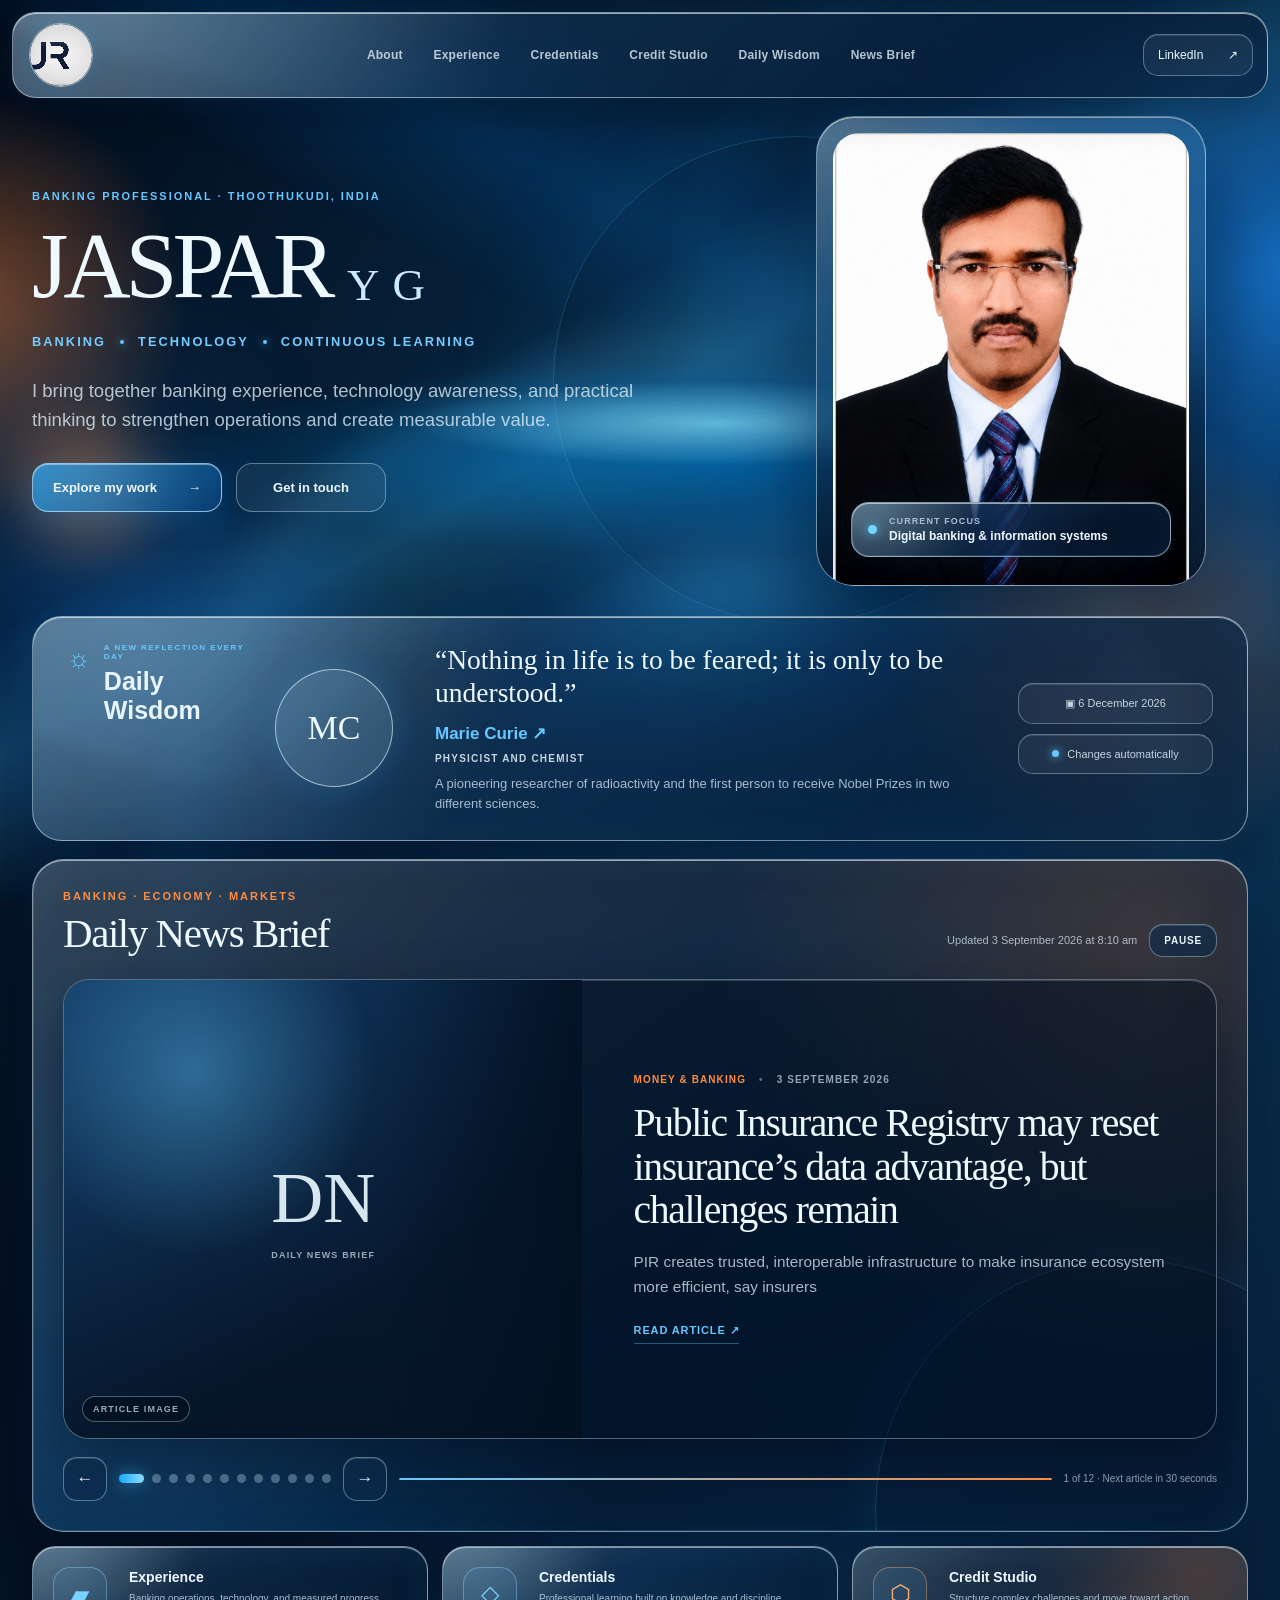
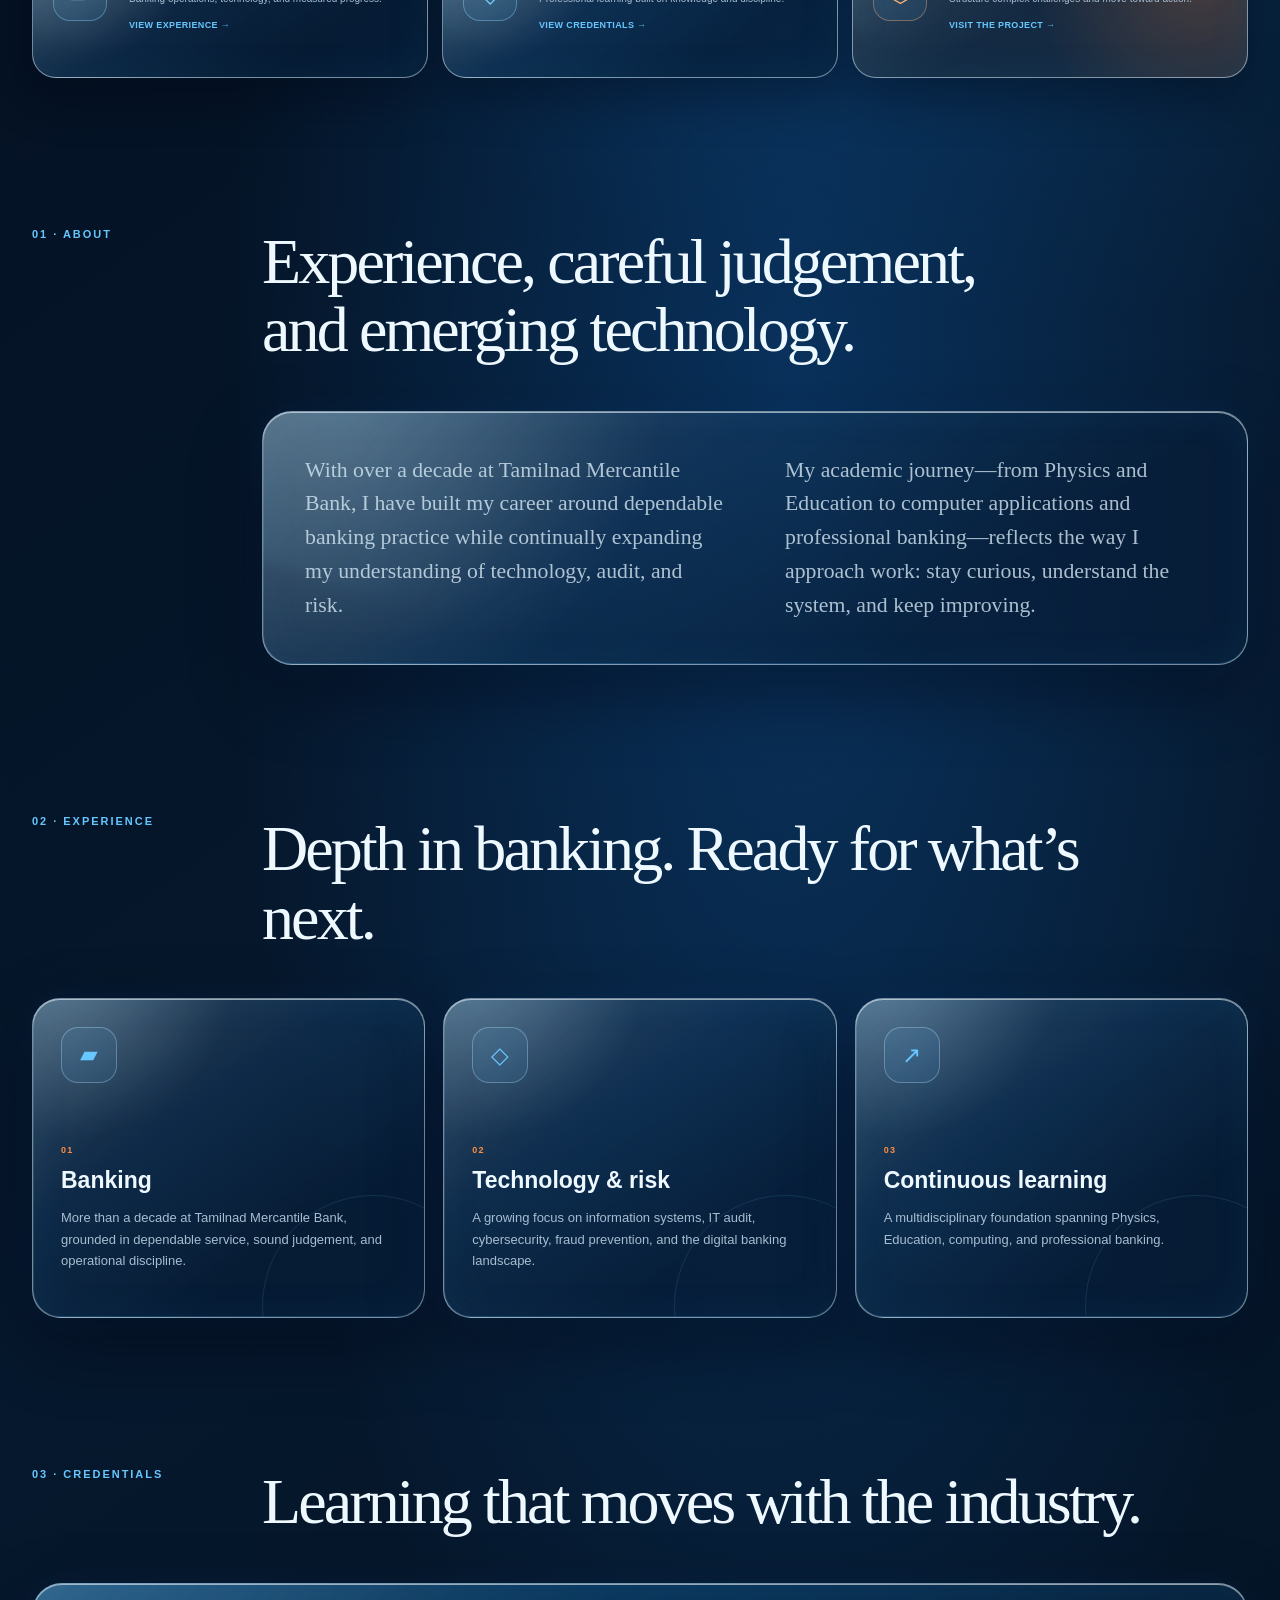
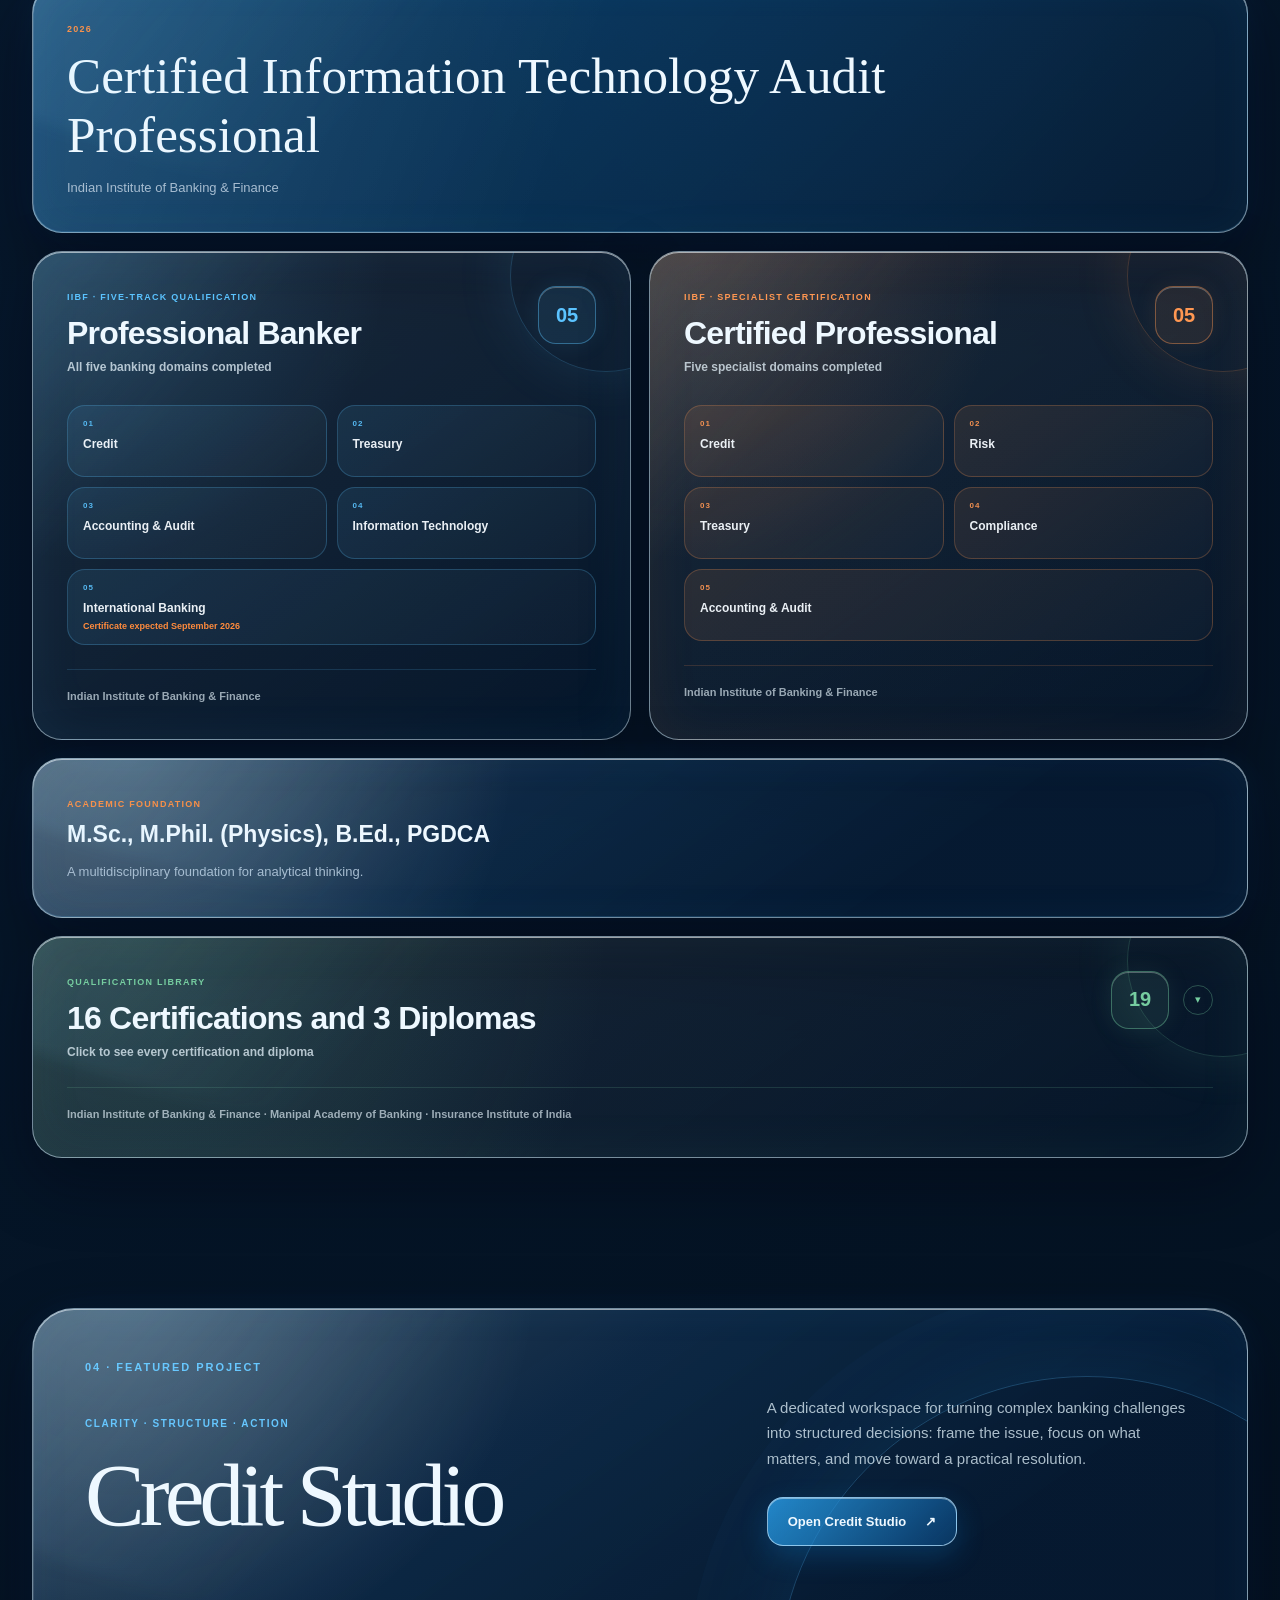
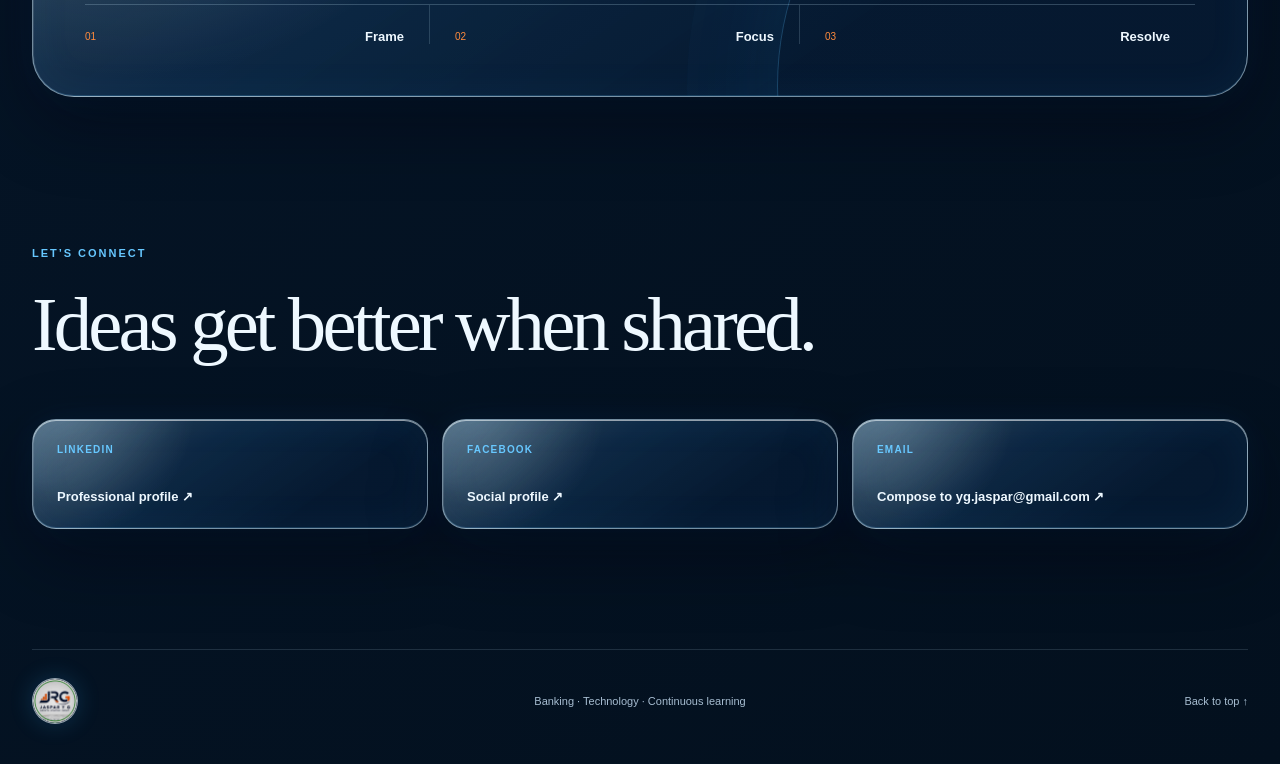
==== portfolio/index.html @ 694147ed "Add files via upload" ====
<!doctype html>
<html lang="en">
  <head>
    <meta charset="utf-8">
    <meta name="viewport" content="width=device-width, initial-scale=1">
    <title>Jaspar Y G — Banking Professional</title>
    <meta name="description" content="Portfolio of Jaspar Y G, a banking professional focused on technology, information systems, and continuous learning.">
    <meta property="og:title" content="Jaspar Y G — Banking Professional">
    <meta property="og:description" content="Experience. Judgement. Progress.">
    <meta property="og:type" content="website">
    <meta property="og:image" content="https://jaspar-yg-portfolio-public.onrender.com/og.png">
    <meta name="twitter:card" content="summary_large_image">
    <meta name="twitter:image" content="https://jaspar-yg-portfolio-public.onrender.com/og.png">
    <link rel="icon" href="jrg-logo-poster.png" type="image/png">
    <link rel="stylesheet" href="styles.css">
    <link rel="stylesheet" href="news.css">
  </head>
  <body>
    <main id="top">
      <div class="ambient ambient-one" aria-hidden="true"></div>
      <div class="ambient ambient-two" aria-hidden="true"></div>
      <div class="ambient ambient-three" aria-hidden="true"></div>

      <header class="site-header glass">
        <a class="brand-seal" href="#top" aria-label="JRG — home">
          <video class="brand-video" autoplay muted loop playsinline preload="metadata" poster="jrg-logo-poster.png" aria-hidden="true">
            <source src="jrg-logo.webm" type="video/webm">
            <source src="jrg-logo.mp4" type="video/mp4">
          </video>
        </a>
        <nav aria-label="Main navigation">
          <a href="#about">About</a>
          <a href="#experience">Experience</a>
          <a href="#credentials">Credentials</a>
          <a href="#resolution-studio">Credit Studio</a>
          <a href="#daily-wisdom">Daily Wisdom</a>
          <a href="#daily-news">News Brief</a>
        </nav>
        <a class="header-link glass-button" href="https://www.linkedin.com/in/jaspar-y-22649a32/">
          LinkedIn <span>↗</span>
        </a>
      </header>

      <section class="hero section-shell">
        <div class="hero-copy">
          <p class="eyebrow">Banking professional · Thoothukudi, India</p>
          <h1 aria-label="Jaspar Y G">
            <span class="hero-name">JASPAR</span>
            <span class="hero-initials">Y G</span>
          </h1>
          <p class="hero-tagline">
            Banking <i></i> Technology <i></i> Continuous learning
          </p>
          <p class="hero-intro">
            I bring together banking experience, technology awareness, and
            practical thinking to strengthen operations and create measurable value.
          </p>
          <div class="hero-actions">
            <a class="primary-action" href="#experience">Explore my work <span>→</span></a>
            <a class="secondary-action" href="#contact">Get in touch</a>
          </div>
        </div>

        <div class="portrait-card glass">
          <div class="portrait-glow" aria-hidden="true"></div>
          <img src="jaspar-profile.jpg" alt="Jaspar Y G">
          <div class="portrait-status glass">
            <span class="status-light"></span>
            <p><small>Current focus</small>Digital banking &amp; information systems</p>
          </div>
        </div>
      </section>

      <section class="wisdom glass section-shell" id="daily-wisdom">
        <div class="wisdom-title">
          <span class="sun-symbol" aria-hidden="true">☼</span>
          <div>
            <p class="eyebrow">A new reflection every day</p>
            <h2>Daily Wisdom</h2>
          </div>
        </div>
        <div class="wisdom-portrait" id="wisdomPortrait">
          <img id="wisdomImage" src="https://commons.wikimedia.org/wiki/Special:FilePath/Albert_Einstein_Head.jpg?width=640" alt="Albert Einstein">
          <span id="wisdomFallback" hidden>AE</span>
        </div>
        <div class="wisdom-copy">
          <blockquote id="wisdomQuote">“The important thing is not to stop questioning.”</blockquote>
          <a id="wisdomName" href="https://en.wikipedia.org/wiki/Albert_Einstein" target="_blank" rel="noreferrer">Albert Einstein <span>↗</span></a>
          <p class="wisdom-role" id="wisdomRole">Theoretical physicist</p>
          <p id="wisdomHistory">A theoretical physicist whose ideas reshaped our understanding of space, time, gravity, and energy.</p>
        </div>
        <div class="wisdom-meta">
          <span class="date-pill glass-button" id="wisdomDate">▣ Today</span>
          <span class="daily-pill glass-button"><i></i> Changes automatically</span>
        </div>
      </section>

      <section class="news-brief glass section-shell" id="daily-news" aria-labelledby="newsBriefTitle">
        <div class="news-brief-head">
          <div>
            <p class="eyebrow">Banking · Economy · Markets</p>
            <h2 id="newsBriefTitle">Daily News Brief</h2>
          </div>
          <div class="news-brief-status">
            <span id="newsUpdated">Loading today’s brief…</span>
            <button class="news-pause glass-button" id="newsPause" type="button" aria-pressed="false">Pause</button>
          </div>
        </div>

        <article class="news-slide" id="newsSlide" aria-live="polite" aria-busy="true">
          <div class="news-image-wrap">
            <img id="newsImage" alt="" hidden>
            <div class="news-image-fallback" id="newsImageFallback">
              <span>DN</span>
              <small>Daily News Brief</small>
            </div>
            <span class="news-image-credit">Article image</span>
          </div>
          <div class="news-copy">
            <div class="news-meta-line">
              <span id="newsCategory">Daily update</span>
              <time id="newsDate">Today</time>
            </div>
            <h3 id="newsHeadline">Preparing the latest business news</h3>
            <p id="newsSummary">The latest verified headlines and short summaries will appear here.</p>
            <a id="newsLink" class="news-source-link" href="https://www.thehindubusinessline.com/" target="_blank" rel="noreferrer">Read article <span>↗</span></a>
          </div>
        </article>

        <div class="news-controls" aria-label="Daily news controls">
          <button class="news-arrow glass-button" id="newsPrevious" type="button" aria-label="Previous article">←</button>
          <div class="news-dots" id="newsDots" aria-label="Choose an article"></div>
          <button class="news-arrow glass-button" id="newsNext" type="button" aria-label="Next article">→</button>
          <div class="news-timer" aria-hidden="true"><span id="newsProgress"></span></div>
          <p><span id="newsPosition">—</span> · Next article in 30 seconds</p>
        </div>
      </section>

      <section class="quick-links section-shell" aria-label="Portfolio highlights">
        <a class="quick-card glass" href="#experience">
          <span class="quick-icon" aria-hidden="true">▰</span>
          <span><strong>Experience</strong><small>Banking operations, technology, and measured progress.</small><em>View experience →</em></span>
        </a>
        <a class="quick-card glass" href="#credentials">
          <span class="quick-icon" aria-hidden="true">◇</span>
          <span><strong>Credentials</strong><small>Professional learning built on knowledge and discipline.</small><em>View credentials →</em></span>
        </a>
        <a class="quick-card glass warm-card" href="#resolution-studio">
          <span class="quick-icon" aria-hidden="true">⬡</span>
          <span><strong>Credit Studio</strong><small>Structure complex challenges and move toward action.</small><em>Visit the project →</em></span>
        </a>
      </section>

      <section class="about section-shell" id="about">
        <div class="section-intro">
          <p class="eyebrow">01 · About</p>
          <h2>Experience, careful judgement,<br>and emerging technology.</h2>
        </div>
        <div class="about-copy glass">
          <p>
            With over a decade at Tamilnad Mercantile Bank, I have built my
            career around dependable banking practice while continually
            expanding my understanding of technology, audit, and risk.
          </p>
          <p>
            My academic journey—from Physics and Education to computer
            applications and professional banking—reflects the way I approach
            work: stay curious, understand the system, and keep improving.
          </p>
        </div>
      </section>

      <section class="experience section-shell" id="experience">
        <div class="section-intro">
          <p class="eyebrow">02 · Experience</p>
          <h2>Depth in banking. Ready for what’s next.</h2>
        </div>
        <div class="strength-grid">
          <article class="strength-card glass">
            <div class="card-icon">▰</div><span>01</span><h3>Banking</h3>
            <p>More than a decade at Tamilnad Mercantile Bank, grounded in dependable service, sound judgement, and operational discipline.</p>
          </article>
          <article class="strength-card glass">
            <div class="card-icon">◇</div><span>02</span><h3>Technology &amp; risk</h3>
            <p>A growing focus on information systems, IT audit, cybersecurity, fraud prevention, and the digital banking landscape.</p>
          </article>
          <article class="strength-card glass">
            <div class="card-icon">↗</div><span>03</span><h3>Continuous learning</h3>
            <p>A multidisciplinary foundation spanning Physics, Education, computing, and professional banking.</p>
          </article>
        </div>
      </section>

      <section class="credentials section-shell" id="credentials">
        <div class="section-intro">
          <p class="eyebrow">03 · Credentials</p>
          <h2>Learning that moves with the industry.</h2>
        </div>
        <div class="credential-grid">
          <article class="credential-feature glass">
            <span>2026</span>
            <h3>Certified Information Technology Audit Professional</h3>
            <p>Indian Institute of Banking &amp; Finance</p>
          </article>
          <article class="credential-card credential-focus-card glass">
            <div class="credential-focus-header">
              <div>
                <span class="credential-kicker">IIBF · Five-track qualification</span>
                <h3>Professional Banker</h3>
                <p class="credential-summary">All five banking domains completed</p>
              </div>
              <strong class="credential-count" aria-label="Five domains">05</strong>
            </div>
            <ul class="credential-domains">
              <li><small>01</small><strong>Credit</strong></li>
              <li><small>02</small><strong>Treasury</strong></li>
              <li><small>03</small><strong>Accounting &amp; Audit</strong></li>
              <li><small>04</small><strong>Information Technology</strong></li>
              <li class="domain-pending"><small>05</small><strong>International Banking</strong><em>Certificate expected September 2026</em></li>
            </ul>
            <p class="credential-issuer">Indian Institute of Banking &amp; Finance</p>
          </article>
          <article class="credential-card credential-focus-card certified-focus-card glass">
            <div class="credential-focus-header">
              <div>
                <span class="credential-kicker">IIBF · Specialist certification</span>
                <h3>Certified Professional</h3>
                <p class="credential-summary">Five specialist domains completed</p>
              </div>
              <strong class="credential-count" aria-label="Five domains">05</strong>
            </div>
            <ul class="credential-domains">
              <li><small>01</small><strong>Credit</strong></li>
              <li><small>02</small><strong>Risk</strong></li>
              <li><small>03</small><strong>Treasury</strong></li>
              <li><small>04</small><strong>Compliance</strong></li>
              <li><small>05</small><strong>Accounting &amp; Audit</strong></li>
            </ul>
            <p class="credential-issuer">Indian Institute of Banking &amp; Finance</p>
          </article>
          <article class="academic-card glass">
            <span>Academic foundation</span>
            <h3>M.Sc., M.Phil. (Physics), B.Ed., PGDCA</h3>
            <p>A multidisciplinary foundation for analytical thinking.</p>
          </article>
          <article class="credential-card credential-focus-card library-focus-card glass">
            <details class="credential-library">
              <summary class="credential-focus-header">
                <div>
                  <span class="credential-kicker">Qualification library</span>
                  <h3>16 Certifications and 3 Diplomas</h3>
                  <p class="credential-summary">Click to see every certification and diploma</p>
                </div>
                <span class="credential-library-toggle" aria-hidden="true">
                  <strong class="credential-count">19</strong>
                  <span class="credential-chevron">▾</span>
                </span>
              </summary>
              <div class="credential-library-body">
                <section class="credential-library-group">
                  <h4>Diplomas <span>03</span></h4>
                  <ol class="credential-list">
                    <li>Diploma in Banking <em>Manipal Academy of Banking</em></li>
                    <li>Diploma in International Banking &amp; Finance <em>IIBF</em></li>
                    <li>Diploma in Information System Audit</li>
                  </ol>
                </section>
                <section class="credential-library-group credential-library-group-wide">
                  <h4>Certifications <span>16</span></h4>
                  <ol class="credential-list">
                    <li>JAIIB — Junior Associate of IIBF</li>
                    <li>CAIIB — Certified Associate of IIBF</li>
                    <li>Certificate Examination in Information Technology <em>IIBF</em></li>
                    <li>Certificate Course in Emerging Technologies <em>IIBF</em></li>
                    <li>Certificate Examination in AML/KYC <em>IIBF</em></li>
                    <li>Certificate Course in Foreign Exchange Operations <em>IIBF</em></li>
                    <li>Certificate Examination in Information System Banker <em>IIBF</em></li>
                    <li>Certificate Course in Strategic Management &amp; Innovations in Banking <em>IIBF</em></li>
                    <li>Certificate Course on MSME <em>IIBF</em></li>
                    <li>Certificate Examination in Prevention of Cyber Crimes and Fraud Management <em>IIBF</em></li>
                    <li>Certificate Examination in IT Security <em>IIBF</em></li>
                    <li>Certificate Course in Digital Banking <em>IIBF</em></li>
                    <li>Certificate in Ethics in Banking <em>IIBF</em></li>
                    <li>Climate Risk &amp; Sustainable Finance — Foundation <em>IIBF</em></li>
                    <li>Climate Risk &amp; Sustainable Finance — Advanced <em>IIBF</em></li>
                    <li>Corporate Agent (Life) Certification <em>Insurance Institute of India</em></li>
                  </ol>
                </section>
              </div>
            </details>
            <p class="credential-issuer">Indian Institute of Banking &amp; Finance · Manipal Academy of Banking · Insurance Institute of India</p>
          </article>
        </div>
      </section>

      <section class="project section-shell glass" id="resolution-studio">
        <div class="project-orbit" aria-hidden="true"></div>
        <p class="eyebrow">04 · Featured project</p>
        <div class="project-content">
          <div>
            <span class="project-kicker">Clarity · Structure · Action</span>
            <h2>Credit Studio</h2>
          </div>
          <div class="project-copy">
            <p>
              A dedicated workspace for turning complex banking challenges into
              structured decisions: frame the issue, focus on what matters, and
              move toward a practical resolution.
            </p>
            <a class="primary-action" href="https://jaspar-1.onrender.com/login?next=/" target="_blank" rel="noreferrer">Open Credit Studio <span>↗</span></a>
          </div>
        </div>
        <div class="resolution-path">
          <div><span>01</span><strong>Frame</strong></div>
          <div><span>02</span><strong>Focus</strong></div>
          <div><span>03</span><strong>Resolve</strong></div>
        </div>
      </section>

      <section class="contact section-shell" id="contact">
        <p class="eyebrow">Let’s connect</p>
        <h2>Ideas get better when shared.</h2>
        <div class="contact-links">
          <a class="glass" href="https://www.linkedin.com/in/jaspar-y-22649a32/"><span>LinkedIn</span><strong>Professional profile ↗</strong></a>
          <a class="glass" href="https://www.facebook.com/yg.jaspar/" target="_blank" rel="noreferrer"><span>Facebook</span><strong>Social profile ↗</strong></a>
          <a class="glass" href="https://mail.google.com/mail/?view=cm&amp;fs=1&amp;to=yg.jaspar%40gmail.com&amp;su=Portfolio%20enquiry"><span>Email</span><strong>Compose to yg.jaspar@gmail.com ↗</strong></a>
        </div>
      </section>

      <footer class="section-shell">
        <a class="brand-seal footer-seal" href="#top" aria-label="JRG — back to top">
          <img class="brand-poster" src="jrg-logo-poster.png" alt="">
        </a>
        <p>Banking · Technology · Continuous learning</p>
        <a href="#top">Back to top ↑</a>
      </footer>
    </main>

    <script>
      (() => {
        const wisdom = [
          {
            name: "Albert Einstein",
            role: "Theoretical physicist",
            quote: "The important thing is not to stop questioning.",
            history: "A theoretical physicist whose ideas reshaped our understanding of space, time, gravity, and energy.",
            image: "https://commons.wikimedia.org/wiki/Special:FilePath/Albert_Einstein_Head.jpg?width=640",
            url: "https://en.wikipedia.org/wiki/Albert_Einstein"
          },
          {
            name: "Marie Curie",
            role: "Physicist and chemist",
            quote: "Nothing in life is to be feared; it is only to be understood.",
            history: "A pioneering researcher of radioactivity and the first person to receive Nobel Prizes in two different sciences.",
            image: "https://commons.wikimedia.org/wiki/Special:FilePath/Marie_Curie.jpg?width=640",
            url: "https://en.wikipedia.org/wiki/Marie_Curie"
          },
          {
            name: "Rabindranath Tagore",
            role: "Poet and philosopher",
            quote: "You can’t cross the sea merely by standing and staring at the water.",
            history: "A Bengali poet, philosopher, composer, and Nobel laureate who transformed modern Indian literature and music.",
            image: "https://commons.wikimedia.org/wiki/Special:FilePath/Rabindranath_Tagore.jpg?width=640",
            url: "https://en.wikipedia.org/wiki/Rabindranath_Tagore"
          },
          {
            name: "Marcus Aurelius",
            role: "Stoic philosopher",
            quote: "You have power over your mind—not outside events.",
            history: "A Roman emperor and Stoic thinker whose private reflections became the enduring work known as Meditations.",
            image: "https://commons.wikimedia.org/wiki/Special:FilePath/Portrait_of_Marcus_Aurelius.jpg?width=640",
            url: "https://en.wikipedia.org/wiki/Marcus_Aurelius"
          },
          {
            name: "Socrates",
            role: "Classical philosopher",
            quote: "The unexamined life is not worth living.",
            history: "An Athenian philosopher whose questioning method became a foundation of Western ethics and critical thought.",
            image: "https://commons.wikimedia.org/wiki/Special:FilePath/Socrates_Louvre.jpg?width=640",
            url: "https://en.wikipedia.org/wiki/Socrates"
          },
          {
            name: "Isaac Newton",
            role: "Mathematician and physicist",
            quote: "If I have seen further, it is by standing on the shoulders of giants.",
            history: "A mathematician and physicist whose work established classical mechanics and transformed the study of light and motion.",
            image: "https://commons.wikimedia.org/wiki/Special:FilePath/GodfreyKneller-IsaacNewton-1689.jpg?width=640",
            url: "https://en.wikipedia.org/wiki/Isaac_Newton"
          },
          {
            name: "Nikola Tesla",
            role: "Inventor and engineer",
            quote: "The present is theirs; the future, for which I really worked, is mine.",
            history: "An inventor and electrical engineer whose alternating-current systems helped shape the modern electrical age.",
            image: "https://commons.wikimedia.org/wiki/Special:FilePath/N.Tesla.JPG?width=640",
            url: "https://en.wikipedia.org/wiki/Nikola_Tesla"
          },
          {
            name: "A. P. J. Abdul Kalam",
            role: "Scientist and statesman",
            quote: "Dream, dream, dream. Dreams transform into thoughts and thoughts result in action.",
            history: "An aerospace scientist, educator, and former President of India remembered for inspiring young people to dream boldly.",
            image: "https://commons.wikimedia.org/wiki/Special:FilePath/A._P._J._Abdul_Kalam.jpg?width=640",
            url: "https://en.wikipedia.org/wiki/A._P._J._Abdul_Kalam"
          }
        ];
        const today = new Date();
        const day = Math.floor(Date.UTC(today.getFullYear(), today.getMonth(), today.getDate()) / 86400000);
        const item = wisdom[day % wisdom.length];
        const image = document.getElementById("wisdomImage");
        const fallback = document.getElementById("wisdomFallback");
        document.getElementById("wisdomQuote").textContent = `“${item.quote}”`;
        document.getElementById("wisdomName").firstChild.textContent = `${item.name} `;
        document.getElementById("wisdomName").href = item.url;
        document.getElementById("wisdomRole").textContent = item.role;
        document.getElementById("wisdomHistory").textContent = item.history;
        document.getElementById("wisdomDate").textContent = `▣ ${today.toLocaleDateString("en-IN", { day: "numeric", month: "long", year: "numeric" })}`;
        image.src = item.image;
        image.alt = item.name;
        image.addEventListener("error", () => {
          image.hidden = true;
          fallback.hidden = false;
          fallback.textContent = item.name.split(" ").map(part => part[0]).join("").slice(0, 2);
        });
      })();

      (() => {
        const intervalMs = 30000;
        const section = document.getElementById("daily-news");
        const slide = document.getElementById("newsSlide");
        const image = document.getElementById("newsImage");
        const fallback = document.getElementById("newsImageFallback");
        const category = document.getElementById("newsCategory");
        const date = document.getElementById("newsDate");
        const headline = document.getElementById("newsHeadline");
        const summary = document.getElementById("newsSummary");
        const link = document.getElementById("newsLink");
        const dots = document.getElementById("newsDots");
        const position = document.getElementById("newsPosition");
        const pause = document.getElementById("newsPause");
        const progress = document.getElementById("newsProgress");
        const updated = document.getElementById("newsUpdated");
        const reduceMotion = window.matchMedia("(prefers-reduced-motion: reduce)").matches;
        let news = [];
        let current = 0;
        let timer;
        let paused = reduceMotion;

        const formatDate = (value, includeTime = false) => {
          const parsed = new Date(value);
          if (Number.isNaN(parsed.getTime())) return value || "Today";
          const options = { day: "numeric", month: "long", year: "numeric" };
          if (includeTime) Object.assign(options, { hour: "numeric", minute: "2-digit" });
          return parsed.toLocaleString("en-IN", options);
        };

        const restartProgress = () => {
          progress.classList.remove("is-running");
          void progress.offsetWidth;
          if (!paused && news.length > 1) progress.classList.add("is-running");
        };

        const schedule = () => {
          window.clearTimeout(timer);
          restartProgress();
          if (!paused && news.length > 1) timer = window.setTimeout(() => show(current + 1), intervalMs);
        };

        const show = (index) => {
          if (!news.length) return;
          current = (index + news.length) % news.length;
          const item = news[current];
          slide.classList.remove("is-changing");
          void slide.offsetWidth;
          slide.classList.add("is-changing");
          image.hidden = !item.image;
          fallback.hidden = Boolean(item.image);
          image.src = item.image || "";
          image.alt = item.image_alt || `Article image for ${item.title}`;
          category.textContent = item.category;
          date.textContent = formatDate(item.date);
          date.dateTime = item.date;
          headline.textContent = item.title;
          summary.textContent = item.summary;
          link.href = item.url;
          position.textContent = `${current + 1} of ${news.length}`;
          [...dots.children].forEach((dot, dotIndex) => {
            dot.classList.toggle("is-active", dotIndex === current);
            dot.setAttribute("aria-current", dotIndex === current ? "true" : "false");
          });
          schedule();
        };

        const installDots = () => {
          dots.replaceChildren();
          news.forEach((item, index) => {
            const dot = document.createElement("button");
            dot.type = "button";
            dot.setAttribute("aria-label", `Show article ${index + 1}: ${item.title}`);
            dot.addEventListener("click", () => show(index));
            dots.appendChild(dot);
          });
        };

        const showError = () => {
          slide.setAttribute("aria-busy", "false");
          updated.textContent = "Feed temporarily unavailable";
          headline.textContent = "Today’s news brief could not be loaded";
          summary.textContent = "Please use the article link to visit the source directly and try this page again shortly.";
          link.href = "https://www.thehindubusinessline.com/";
          pause.disabled = true;
        };

        image.addEventListener("error", () => {
          image.hidden = true;
          fallback.hidden = false;
        });
        document.getElementById("newsPrevious").addEventListener("click", () => show(current - 1));
        document.getElementById("newsNext").addEventListener("click", () => show(current + 1));
        pause.addEventListener("click", () => {
          paused = !paused;
          pause.textContent = paused ? "Resume" : "Pause";
          pause.setAttribute("aria-pressed", paused ? "true" : "false");
          schedule();
        });
        section.addEventListener("mouseenter", () => {
          if (!paused) window.clearTimeout(timer);
          progress.classList.remove("is-running");
        });
        section.addEventListener("mouseleave", schedule);
        section.addEventListener("focusin", () => {
          if (!paused) window.clearTimeout(timer);
          progress.classList.remove("is-running");
        });
        section.addEventListener("focusout", (event) => {
          if (!section.contains(event.relatedTarget)) schedule();
        });

        if (reduceMotion) {
          pause.textContent = "Resume";
          pause.setAttribute("aria-pressed", "true");
        }

        fetch(`news.json?v=${Date.now()}`, { cache: "no-store" })
          .then((response) => {
            if (!response.ok) throw new Error(`HTTP ${response.status}`);
            return response.json();
          })
          .then((payload) => {
            news = Array.isArray(payload.articles) ? payload.articles.filter((item) => item.title && item.summary && item.url) : [];
            if (!news.length) throw new Error("No valid articles");
            updated.textContent = `Updated ${formatDate(payload.updated_at, true)}`;
            installDots();
            slide.setAttribute("aria-busy", "false");
            show(0);
          })
          .catch(showError);
      })();

      (() => {
        const logo = document.querySelector(".brand-video");
        const reduceMotion = window.matchMedia("(prefers-reduced-motion: reduce)");
        if (!logo || !reduceMotion.matches) return;

        const showCompletedLogo = () => {
          logo.pause();
          logo.currentTime = Math.min(9.1, logo.duration || 9.1);
        };
        if (logo.readyState >= 1) showCompletedLogo();
        else logo.addEventListener("loadedmetadata", showCompletedLogo, { once: true });
      })();
    </script>
  </body>
</html>
---- portfolio/styles.css ----
:root {
  --night: #061426;
  --night-soft: #0b2441;
  --blue: #66c7ff;
  --blue-bright: #16a9ff;
  --ice: #eef8ff;
  --muted: #a7bdd1;
  --orange: #ff8b3d;
  --glass: rgba(14, 44, 76, 0.48);
  --glass-light: rgba(255, 255, 255, 0.08);
  --line: rgba(215, 241, 255, 0.52);
  --shadow:
    0 26px 70px rgba(0, 5, 18, 0.46),
    0 0 34px rgba(32, 155, 242, 0.08);
}

* {
  box-sizing: border-box;
}

html {
  scroll-behavior: smooth;
  background: var(--night);
}

body {
  position: relative;
  margin: 0;
  min-height: 100vh;
  overflow-x: hidden;
  background:
    radial-gradient(ellipse 72% 46% at 62% 36%, rgba(17, 114, 210, 0.3), transparent 62%),
    radial-gradient(circle at 84% 12%, rgba(28, 165, 255, 0.27), transparent 25%),
    linear-gradient(145deg, #020b19 0%, #06182d 46%, #03101e 100%);
  color: var(--ice);
  font-family: Inter, ui-sans-serif, -apple-system, BlinkMacSystemFont, "Segoe UI", sans-serif;
}

body::before {
  position: fixed;
  z-index: 0;
  inset: 0;
  background:
    radial-gradient(ellipse 46% 9% at 56% 47%, rgba(152, 226, 255, 0.8), transparent 52%),
    radial-gradient(ellipse 70% 18% at 55% 51%, rgba(25, 153, 255, 0.48), transparent 60%),
    linear-gradient(151deg, transparent 39%, rgba(93, 197, 255, 0.24) 47%, transparent 57%),
    linear-gradient(27deg, transparent 55%, rgba(27, 134, 245, 0.17) 65%, transparent 76%);
  content: "";
  filter: saturate(125%);
  opacity: 0.9;
  pointer-events: none;
}

body::after {
  position: fixed;
  z-index: 0;
  inset: 0;
  background:
    radial-gradient(circle at 101% 30%, rgba(31, 148, 255, 0.65), transparent 17%),
    radial-gradient(circle at -2% 34%, rgba(255, 127, 45, 0.46), transparent 15%),
    radial-gradient(circle at 88% 72%, rgba(255, 131, 57, 0.34), transparent 18%),
    radial-gradient(circle at 12% 76%, rgba(20, 132, 255, 0.3), transparent 20%);
  content: "";
  pointer-events: none;
}

main {
  position: relative;
  z-index: 1;
  isolation: isolate;
}

a {
  color: inherit;
  text-decoration: none;
}

button,
a {
  -webkit-tap-highlight-color: transparent;
}

.section-shell {
  position: relative;
  z-index: 2;
  width: min(1380px, calc(100% - 64px));
  margin-inline: auto;
}

.glass {
  position: relative;
  isolation: isolate;
  overflow: hidden;
  border: 1px solid var(--line);
  background:
    radial-gradient(circle at 8% -10%, rgba(194, 235, 255, 0.26), transparent 34%),
    linear-gradient(
      145deg,
      rgba(255, 255, 255, 0.18),
      rgba(88, 183, 242, 0.08) 38%,
      rgba(3, 20, 39, 0.28) 72%
    ),
    rgba(9, 37, 68, 0.56);
  box-shadow:
    inset 0 1px 0 rgba(255, 255, 255, 0.56),
    inset 1px 0 0 rgba(255, 255, 255, 0.12),
    inset 0 -1px 0 rgba(94, 194, 255, 0.18),
    inset 0 0 44px rgba(71, 172, 235, 0.06),
    var(--shadow);
  backdrop-filter: blur(30px) saturate(175%) brightness(1.08);
  -webkit-backdrop-filter: blur(30px) saturate(175%) brightness(1.08);
}

.glass::before {
  position: absolute;
  z-index: 0;
  top: -70%;
  left: -22%;
  width: 76%;
  height: 145%;
  border-radius: 50%;
  background: linear-gradient(
    118deg,
    rgba(255, 255, 255, 0.2),
    rgba(136, 216, 255, 0.08) 42%,
    transparent 68%
  );
  content: "";
  filter: blur(7px);
  pointer-events: none;
  transform: rotate(13deg);
}

.ambient {
  position: fixed;
  z-index: 0;
  border-radius: 50%;
  filter: blur(22px);
  mix-blend-mode: screen;
  pointer-events: none;
}

.ambient-one {
  top: -11vh;
  right: -16vw;
  width: 62vw;
  height: 62vw;
  border: 1px solid rgba(105, 203, 255, 0.17);
  background:
    radial-gradient(circle at 27% 61%, rgba(42, 176, 255, 0.58), transparent 12%),
    radial-gradient(circle, rgba(17, 112, 235, 0.2), transparent 66%);
  box-shadow: inset 0 0 80px rgba(52, 172, 255, 0.12);
}

.ambient-two {
  top: 22vh;
  left: -18vw;
  width: 45vw;
  height: 45vw;
  background:
    radial-gradient(ellipse at 55% 50%, rgba(255, 151, 77, 0.48), transparent 22%),
    radial-gradient(circle, rgba(34, 146, 255, 0.14), transparent 66%);
}

.ambient-three {
  right: 8vw;
  bottom: -36vw;
  width: 78vw;
  height: 78vw;
  border: 2px solid rgba(143, 222, 255, 0.24);
  box-shadow:
    0 -4px 26px rgba(112, 218, 255, 0.34),
    inset 0 22px 80px rgba(14, 132, 255, 0.16);
}

.site-header {
  position: fixed;
  z-index: 30;
  top: 12px;
  left: 50%;
  display: grid;
  width: min(1420px, calc(100% - 24px));
  grid-template-columns: 110px 1fr 110px;
  align-items: center;
  border-radius: 24px;
  padding: 10px 14px 10px 16px;
  transform: translateX(-50%);
  box-shadow:
    inset 0 1px 0 rgba(255, 255, 255, 0.62),
    0 10px 40px rgba(0, 7, 20, 0.42),
    0 0 28px rgba(52, 173, 255, 0.1);
}

.brand-seal {
  position: relative;
  display: block;
  width: 64px;
  height: 64px;
  overflow: hidden;
  border: 1px solid rgba(230, 246, 255, 0.65);
  border-radius: 50%;
  background:
    radial-gradient(circle at 35% 20%, rgba(255, 255, 255, 0.18), transparent 35%),
    rgba(3, 19, 37, 0.72);
  box-shadow:
    inset 0 0 0 3px rgba(172, 223, 255, 0.08),
    0 0 24px rgba(56, 173, 255, 0.2);
  color: #f5fbff;
}

.brand-video,
.brand-poster {
  display: block;
  width: 100%;
  height: 100%;
  border-radius: inherit;
  object-fit: cover;
}

.site-header nav {
  display: flex;
  justify-content: center;
  gap: clamp(18px, 2.4vw, 40px);
}

.site-header nav a {
  color: rgba(238, 248, 255, 0.76);
  font-size: 12px;
  font-weight: 650;
  letter-spacing: 0.02em;
  transition: color 180ms ease;
}

.site-header nav a:hover,
.site-header nav a:focus-visible {
  color: #fff;
}

.glass-button {
  border: 1px solid rgba(203, 237, 255, 0.35);
  background: rgba(255, 255, 255, 0.055);
  box-shadow: inset 0 1px 0 rgba(255, 255, 255, 0.13);
}

.header-link {
  display: flex;
  align-items: center;
  justify-content: space-between;
  border-radius: 15px;
  padding: 13px 14px;
  font-size: 12px;
}

.hero {
  position: relative;
  display: grid;
  min-height: 610px;
  grid-template-columns: minmax(0, 1.25fr) minmax(360px, 0.75fr);
  align-items: center;
  gap: clamp(42px, 5vw, 86px);
  padding-top: 116px;
  padding-bottom: 30px;
}

.hero::before {
  position: absolute;
  z-index: -1;
  top: 22%;
  right: 17%;
  width: 38vw;
  height: 38vw;
  border: 1px solid rgba(104, 201, 255, 0.2);
  border-radius: 50%;
  box-shadow: 0 0 120px rgba(35, 155, 255, 0.12);
  content: "";
}

.hero::after {
  position: absolute;
  z-index: -1;
  right: 18%;
  bottom: -22%;
  width: 48vw;
  height: 24vw;
  border-radius: 50%;
  background: radial-gradient(
    ellipse,
    rgba(53, 176, 255, 0.42),
    rgba(18, 105, 188, 0.12) 42%,
    transparent 72%
  );
  content: "";
  filter: blur(22px);
  transform: rotate(-10deg);
}

.eyebrow {
  margin: 0 0 22px;
  color: var(--blue);
  font-size: 11px;
  font-weight: 800;
  letter-spacing: 0.18em;
  text-transform: uppercase;
}

.hero h1 {
  display: flex;
  align-items: baseline;
  gap: 0.18em;
  margin: 0;
  font-family: Georgia, "Times New Roman", serif;
  font-size: clamp(62px, 7.3vw, 112px);
  font-weight: 400;
  letter-spacing: -0.055em;
  line-height: 0.9;
  white-space: nowrap;
}

.hero-name {
  font-style: normal;
}

.hero-initials {
  position: relative;
  top: 0.06em;
  color: #cceaff;
  font-size: 0.48em;
  font-style: normal;
  letter-spacing: 0.04em;
  line-height: 1;
}

.hero-tagline {
  display: flex;
  align-items: center;
  gap: 14px;
  margin: 26px 0 0;
  color: #74ccff;
  font-size: clamp(10px, 1vw, 13px);
  font-weight: 750;
  letter-spacing: 0.16em;
  text-transform: uppercase;
}

.hero-tagline i {
  width: 4px;
  height: 4px;
  border-radius: 50%;
  background: var(--blue);
  box-shadow: 0 0 9px var(--blue);
}

.hero-intro {
  max-width: 650px;
  margin: 28px 0 0;
  color: rgba(226, 242, 252, 0.77);
  font-size: clamp(16px, 1.45vw, 21px);
  line-height: 1.55;
}

.hero-actions {
  display: flex;
  gap: 14px;
  margin-top: 28px;
}

.primary-action,
.secondary-action {
  display: inline-flex;
  align-items: center;
  justify-content: space-between;
  min-width: 190px;
  border-radius: 16px;
  padding: 16px 20px;
  font-size: 13px;
  font-weight: 750;
  transition: transform 180ms ease, box-shadow 180ms ease;
}

.primary-action {
  border: 1px solid rgba(183, 228, 255, 0.72);
  background:
    linear-gradient(135deg, rgba(45, 174, 255, 0.72), rgba(13, 81, 145, 0.5));
  box-shadow:
    inset 0 1px 0 rgba(255, 255, 255, 0.42),
    0 10px 28px rgba(12, 133, 224, 0.24);
}

.secondary-action {
  min-width: 150px;
  justify-content: center;
  border: 1px solid rgba(210, 239, 255, 0.4);
  background: rgba(255, 255, 255, 0.055);
}

.primary-action:hover,
.secondary-action:hover {
  transform: translateY(-2px);
}

.portrait-card {
  position: relative;
  overflow: hidden;
  align-self: center;
  aspect-ratio: 0.83;
  max-height: 470px;
  border-radius: 38px;
  padding: 16px 16px 0;
  box-shadow:
    inset 0 1px 0 rgba(255, 255, 255, 0.65),
    inset 0 0 60px rgba(80, 187, 255, 0.1),
    0 28px 80px rgba(0, 5, 18, 0.5),
    0 0 34px rgba(45, 164, 255, 0.12);
}

.portrait-card::after {
  position: absolute;
  inset: auto 0 0;
  height: 45%;
  background: linear-gradient(transparent, rgba(2, 14, 29, 0.65));
  content: "";
}

.portrait-glow {
  position: absolute;
  top: -20%;
  right: -35%;
  width: 110%;
  height: 70%;
  border-radius: 50%;
  background: rgba(69, 175, 255, 0.26);
  filter: blur(44px);
}

.portrait-card > img {
  position: relative;
  z-index: 1;
  width: 100%;
  height: 100%;
  border-radius: 26px 26px 0 0;
  object-fit: cover;
  object-position: center 24%;
}

.portrait-status {
  position: absolute;
  z-index: 3;
  right: 34px;
  bottom: 28px;
  left: 34px;
  display: flex;
  align-items: center;
  gap: 12px;
  border-radius: 18px;
  padding: 13px 16px;
}

.status-light {
  width: 9px;
  height: 9px;
  flex: 0 0 auto;
  border-radius: 50%;
  background: #71d6ff;
  box-shadow: 0 0 12px #54caff;
}

.portrait-status p {
  margin: 0;
  font-size: 12px;
  font-weight: 700;
}

.portrait-status small {
  display: block;
  margin-bottom: 3px;
  color: var(--muted);
  font-size: 9px;
  letter-spacing: 0.12em;
  text-transform: uppercase;
}

.wisdom {
  display: grid;
  grid-template-columns: 180px 132px 1fr 195px;
  align-items: center;
  gap: 28px;
  border-radius: 30px;
  padding: 26px 34px;
  box-shadow:
    inset 0 1px 0 rgba(255, 255, 255, 0.62),
    inset 0 0 68px rgba(79, 183, 246, 0.08),
    0 25px 68px rgba(0, 5, 18, 0.44),
    0 0 38px rgba(38, 165, 255, 0.1);
}

.wisdom-title {
  align-self: start;
  display: flex;
  gap: 13px;
}

.sun-symbol {
  color: var(--blue);
  font-size: 26px;
}

.wisdom-title .eyebrow {
  margin-bottom: 6px;
  font-size: 8px;
}

.wisdom-title h2 {
  margin: 0;
  font-size: 25px;
}

.wisdom-portrait {
  display: grid;
  overflow: hidden;
  width: 118px;
  height: 118px;
  place-items: center;
  border: 1px solid rgba(220, 243, 255, 0.65);
  border-radius: 50%;
  background: rgba(163, 215, 246, 0.16);
  box-shadow: 0 0 30px rgba(45, 170, 255, 0.18);
}

.wisdom-portrait img {
  width: 100%;
  height: 100%;
  filter: grayscale(1) contrast(1.06);
  object-fit: cover;
}

.wisdom-portrait > span {
  font-family: Georgia, serif;
  font-size: 34px;
}

.wisdom-copy blockquote {
  max-width: 700px;
  margin: 0 0 14px;
  font-family: Georgia, "Times New Roman", serif;
  font-size: clamp(23px, 2.15vw, 34px);
  line-height: 1.2;
}

.wisdom-copy > a {
  color: var(--blue);
  font-size: 17px;
  font-weight: 750;
}

.wisdom-copy > p {
  max-width: 650px;
  margin: 7px 0 0;
  color: var(--muted);
  font-size: 13px;
  line-height: 1.55;
}

.wisdom-copy .wisdom-role {
  color: rgba(233, 247, 255, 0.84);
  font-size: 10px;
  font-weight: 800;
  letter-spacing: 0.12em;
  text-transform: uppercase;
}

.wisdom-meta {
  display: flex;
  flex-direction: column;
  align-items: stretch;
  gap: 10px;
}

.wisdom-meta > span {
  border-radius: 15px;
  padding: 13px 15px;
  color: rgba(234, 247, 255, 0.82);
  font-size: 11px;
  text-align: center;
}

.daily-pill {
  display: flex;
  align-items: center;
  justify-content: center;
  gap: 8px;
}

.daily-pill i {
  width: 7px;
  height: 7px;
  border-radius: 50%;
  background: var(--blue);
  box-shadow: 0 0 10px var(--blue);
}

.quick-links {
  display: grid;
  grid-template-columns: repeat(3, 1fr);
  gap: 14px;
  margin-top: 14px;
}

.quick-card {
  display: grid;
  min-height: 132px;
  grid-template-columns: 58px 1fr;
  gap: 18px;
  align-items: start;
  border-radius: 24px;
  padding: 20px;
  transition: border-color 180ms ease, transform 180ms ease;
  box-shadow:
    inset 0 1px 0 rgba(255, 255, 255, 0.5),
    inset 0 0 42px rgba(68, 178, 247, 0.07),
    0 18px 48px rgba(0, 5, 18, 0.38);
}

.quick-card:hover,
.quick-card:focus-visible {
  border-color: rgba(148, 220, 255, 0.72);
  transform: translateY(-2px);
}

.quick-card > span:last-child {
  display: flex;
  min-width: 0;
  flex-direction: column;
}

.quick-icon {
  display: grid;
  width: 54px;
  height: 54px;
  place-items: center;
  border: 1px solid rgba(150, 218, 255, 0.38);
  border-radius: 17px;
  background: rgba(77, 176, 241, 0.09);
  color: #78d1ff;
  font-size: 24px;
}

.quick-card strong {
  margin-top: 2px;
  font-size: 14px;
}

.quick-card small {
  max-width: 330px;
  margin-top: 7px;
  color: var(--muted);
  font-size: 10px;
  line-height: 1.45;
}

.quick-card em {
  margin-top: 14px;
  color: var(--blue);
  font-size: 9px;
  font-style: normal;
  font-weight: 700;
  letter-spacing: 0.04em;
  text-transform: uppercase;
}

.warm-card {
  background:
    radial-gradient(circle at 88% 20%, rgba(255, 142, 67, 0.22), transparent 46%),
    linear-gradient(145deg, rgba(255, 255, 255, 0.13), rgba(255, 255, 255, 0.025) 45%),
    rgba(19, 36, 55, 0.66);
}

.warm-card .quick-icon {
  border-color: rgba(255, 172, 112, 0.4);
  color: #ffad71;
}

.about,
.experience,
.credentials,
.contact {
  padding-top: 150px;
}

.section-intro {
  display: grid;
  grid-template-columns: 230px 1fr;
  align-items: start;
  margin-bottom: 46px;
}

.section-intro h2 {
  max-width: 900px;
  margin: 0;
  font-family: Georgia, "Times New Roman", serif;
  font-size: clamp(38px, 5vw, 72px);
  font-weight: 400;
  letter-spacing: -0.045em;
  line-height: 1.07;
}

.about-copy {
  display: grid;
  grid-template-columns: 1fr 1fr;
  gap: 60px;
  margin-left: 230px;
  border-radius: 30px;
  padding: 42px;
}

.about-copy p {
  margin: 0;
  color: rgba(224, 241, 251, 0.76);
  font-family: Georgia, "Times New Roman", serif;
  font-size: clamp(18px, 1.7vw, 24px);
  line-height: 1.55;
}

.strength-grid {
  display: grid;
  grid-template-columns: repeat(3, 1fr);
  gap: 18px;
}

.strength-card {
  position: relative;
  overflow: hidden;
  min-height: 320px;
  border-radius: 28px;
  padding: 28px;
}

.strength-card::after {
  position: absolute;
  right: -60px;
  bottom: -100px;
  width: 220px;
  height: 220px;
  border: 1px solid rgba(107, 202, 255, 0.13);
  border-radius: 50%;
  content: "";
}

.card-icon {
  display: grid;
  width: 56px;
  height: 56px;
  margin-bottom: 56px;
  place-items: center;
  border: 1px solid rgba(180, 226, 255, 0.35);
  border-radius: 17px;
  color: var(--blue);
  font-size: 23px;
  background: rgba(84, 177, 235, 0.09);
}

.strength-card > span,
.credential-grid article > span {
  color: var(--orange);
  font-size: 9px;
  font-weight: 850;
  letter-spacing: 0.14em;
  text-transform: uppercase;
}

.strength-card h3,
.credential-grid h3 {
  margin: 10px 0 13px;
  font-size: 23px;
}

.strength-card p,
.credential-grid p {
  margin: 0;
  color: var(--muted);
  font-size: 13px;
  line-height: 1.65;
}

.credential-grid {
  display: grid;
  grid-template-columns: 1fr 1fr;
  gap: 18px;
}

.credential-grid article {
  border-radius: 30px;
  padding: 34px;
}

.credential-feature {
  grid-column: 1 / -1;
  background:
    linear-gradient(110deg, rgba(255, 255, 255, 0.1), transparent 45%),
    linear-gradient(135deg, rgba(21, 132, 211, 0.42), rgba(9, 31, 56, 0.66));
}

.credential-feature h3 {
  max-width: 850px;
  font-family: Georgia, "Times New Roman", serif;
  font-size: clamp(30px, 4vw, 58px);
  font-weight: 400;
}

.credential-card ul {
  display: flex;
  flex-wrap: wrap;
  gap: 8px;
  margin: 25px 0;
  padding: 0;
  list-style: none;
}

.credential-card li {
  border: 1px solid rgba(190, 230, 255, 0.26);
  border-radius: 999px;
  padding: 9px 12px;
  background: rgba(255, 255, 255, 0.045);
  color: rgba(237, 248, 255, 0.86);
  font-size: 11px;
}

.credential-card li small {
  display: block;
  margin-top: 4px;
  color: var(--orange);
  font-size: 8px;
}

.credential-focus-card {
  --credential-accent: 91, 195, 255;
  position: relative;
  overflow: hidden;
  background:
    radial-gradient(circle at 8% 0%, rgba(var(--credential-accent), 0.18), transparent 42%),
    linear-gradient(145deg, rgba(255, 255, 255, 0.09), rgba(5, 24, 47, 0.44));
  box-shadow:
    inset 0 1px 0 rgba(255, 255, 255, 0.58),
    inset 0 0 54px rgba(var(--credential-accent), 0.07),
    0 24px 64px rgba(0, 5, 18, 0.4);
}

.certified-focus-card {
  --credential-accent: 255, 151, 82;
}

.credential-focus-card::after {
  position: absolute;
  top: -72px;
  right: -72px;
  width: 190px;
  height: 190px;
  border: 1px solid rgba(var(--credential-accent), 0.2);
  border-radius: 50%;
  box-shadow: 0 0 60px rgba(var(--credential-accent), 0.11);
  content: "";
  pointer-events: none;
}

.credential-focus-header {
  position: relative;
  z-index: 1;
  display: flex;
  align-items: flex-start;
  justify-content: space-between;
  gap: 22px;
}

.credential-focus-card .credential-kicker {
  color: rgba(var(--credential-accent), 1);
  font-size: 9px;
  font-weight: 850;
  letter-spacing: 0.14em;
  text-transform: uppercase;
}

.credential-focus-card h3 {
  margin: 11px 0 6px;
  font-size: clamp(28px, 2.5vw, 38px);
  letter-spacing: -0.025em;
}

.credential-focus-card .credential-summary {
  color: rgba(233, 247, 255, 0.74);
  font-size: 12px;
  font-weight: 650;
}

.credential-count {
  display: grid;
  width: 58px;
  height: 58px;
  flex: 0 0 58px;
  place-items: center;
  border: 1px solid rgba(var(--credential-accent), 0.42);
  border-radius: 18px;
  color: rgba(var(--credential-accent), 1);
  font-size: 20px;
  background: rgba(var(--credential-accent), 0.09);
  box-shadow: inset 0 1px 0 rgba(255, 255, 255, 0.28), 0 0 24px rgba(var(--credential-accent), 0.09);
}

.credential-card .credential-domains {
  position: relative;
  z-index: 1;
  display: grid;
  grid-template-columns: repeat(2, minmax(0, 1fr));
  gap: 10px;
  margin: 27px 0 24px;
}

.credential-card .credential-domains li {
  min-height: 72px;
  border-color: rgba(var(--credential-accent), 0.24);
  border-radius: 18px;
  padding: 13px 15px;
  background: linear-gradient(145deg, rgba(var(--credential-accent), 0.1), rgba(255, 255, 255, 0.025));
}

.credential-card .credential-domains li:last-child {
  grid-column: 1 / -1;
}

.credential-card .credential-domains li small {
  margin: 0 0 8px;
  color: rgba(var(--credential-accent), 0.92);
  font-weight: 850;
  letter-spacing: 0.13em;
}

.credential-domains strong {
  display: block;
  color: rgba(246, 251, 255, 0.95);
  font-size: 12px;
  line-height: 1.35;
}

.credential-domains em {
  display: block;
  margin-top: 5px;
  color: var(--orange);
  font-size: 9px;
  font-style: normal;
  font-weight: 750;
}

.credential-focus-card .credential-issuer {
  position: relative;
  z-index: 1;
  padding-top: 17px;
  border-top: 1px solid rgba(var(--credential-accent), 0.16);
  color: rgba(233, 247, 255, 0.64);
  font-size: 11px;
  font-weight: 650;
}

.academic-card {
  grid-column: 1 / -1;
}

/* Qualification library — click-to-expand list of certifications and diplomas */
.library-focus-card {
  --credential-accent: 118, 205, 160;
  grid-column: 1 / -1;
}

.credential-library > summary {
  cursor: pointer;
  list-style: none;
  border-radius: 18px;
  outline-offset: 6px;
  transition: opacity 180ms ease;
}

.credential-library > summary::-webkit-details-marker {
  display: none;
}

.credential-library > summary:hover {
  opacity: 0.86;
}

.credential-library-toggle {
  display: flex;
  flex: 0 0 auto;
  align-items: center;
  gap: 14px;
}

.credential-chevron {
  display: grid;
  width: 30px;
  height: 30px;
  place-items: center;
  border: 1px solid rgba(var(--credential-accent), 0.32);
  border-radius: 50%;
  color: rgba(var(--credential-accent), 1);
  font-size: 11px;
  line-height: 1;
  transition: transform 220ms ease;
}

.credential-library[open] .credential-chevron {
  transform: rotate(180deg);
}

.credential-library-body {
  position: relative;
  z-index: 1;
  display: grid;
  grid-template-columns: minmax(0, 1fr);
  gap: 28px;
  margin: 26px 0 24px;
  animation: credential-library-reveal 260ms ease both;
}

@keyframes credential-library-reveal {
  from {
    opacity: 0;
    transform: translateY(-6px);
  }
}

.credential-library-group h4 {
  display: flex;
  align-items: center;
  gap: 10px;
  margin: 0 0 14px;
  color: rgba(var(--credential-accent), 1);
  font-size: 10px;
  font-weight: 850;
  letter-spacing: 0.14em;
  text-transform: uppercase;
}

.credential-library-group h4 span {
  padding: 3px 8px;
  border: 1px solid rgba(var(--credential-accent), 0.3);
  border-radius: 999px;
  color: rgba(233, 247, 255, 0.7);
  font-size: 9px;
  letter-spacing: 0.08em;
}

.credential-card .credential-list {
  margin: 0;
  padding: 0;
  list-style: none;
  counter-reset: credential-item;
}

.credential-library-group-wide .credential-list {
  columns: 2;
  column-gap: 40px;
}

.credential-library-group-wide .credential-list li {
  break-inside: avoid;
}

.credential-card .credential-list li {
  display: block;
  min-height: 0;
  padding: 9px 0 9px 30px;
  border: 0;
  text-indent: -30px;
  border-top: 1px solid rgba(190, 230, 255, 0.11);
  border-radius: 0;
  background: none;
  color: rgba(240, 250, 255, 0.9);
  font-size: 12.5px;
  line-height: 1.45;
  counter-increment: credential-item;
}

.credential-card .credential-list li::before {
  display: inline-block;
  width: 30px;
  text-indent: 0;
  color: rgba(var(--credential-accent), 0.85);
  font-size: 9px;
  font-weight: 850;
  letter-spacing: 0.08em;
  content: counter(credential-item, decimal-leading-zero);
}

.library-focus-card .credential-library:not([open]) + .credential-issuer {
  margin-top: 24px;
}

.credential-card .credential-list li em {
  display: inline;
  margin: 0 0 0 6px;
  color: rgba(233, 247, 255, 0.5);
  font-size: 10.5px;
  font-style: normal;
  font-weight: 650;
  white-space: nowrap;
}

.project {
  position: relative;
  overflow: hidden;
  margin-top: 150px;
  border-radius: 42px;
  padding: 52px;
}

.project-orbit {
  position: absolute;
  right: -150px;
  bottom: -300px;
  width: 620px;
  height: 620px;
  border: 1px solid rgba(87, 189, 255, 0.26);
  border-radius: 50%;
  box-shadow:
    0 0 0 90px rgba(37, 149, 225, 0.025),
    0 0 100px rgba(49, 167, 246, 0.09);
}

.project-content {
  position: relative;
  z-index: 1;
  display: grid;
  grid-template-columns: 1fr 0.7fr;
  align-items: end;
  gap: 70px;
}

.project-kicker {
  color: var(--blue);
  font-size: 10px;
  font-weight: 800;
  letter-spacing: 0.16em;
  text-transform: uppercase;
}

.project h2 {
  margin: 12px 0 0;
  font-family: Georgia, "Times New Roman", serif;
  font-size: clamp(52px, 7vw, 104px);
  font-weight: 400;
  letter-spacing: -0.055em;
}

.project-copy > p {
  margin: 0 0 26px;
  color: rgba(223, 240, 250, 0.76);
  font-size: 15px;
  line-height: 1.7;
}

.resolution-path {
  position: relative;
  z-index: 1;
  display: grid;
  grid-template-columns: repeat(3, 1fr);
  margin-top: 58px;
  border-top: 1px solid rgba(199, 235, 255, 0.22);
}

.resolution-path div {
  display: flex;
  align-items: center;
  justify-content: space-between;
  padding: 24px 25px 0 0;
}

.resolution-path div:not(:last-child) {
  border-right: 1px solid rgba(199, 235, 255, 0.17);
  margin-right: 25px;
}

.resolution-path span {
  color: var(--orange);
  font-size: 10px;
}

.resolution-path strong {
  font-size: 13px;
}

.contact {
  padding-bottom: 120px;
}

.contact > h2 {
  max-width: 900px;
  margin: 0 0 50px;
  font-family: Georgia, "Times New Roman", serif;
  font-size: clamp(46px, 6vw, 86px);
  font-weight: 400;
  letter-spacing: -0.05em;
}

.contact-links {
  display: grid;
  grid-template-columns: repeat(3, 1fr);
  gap: 14px;
}

.contact-links a {
  display: flex;
  flex-direction: column;
  gap: 34px;
  border-radius: 24px;
  padding: 24px;
}

.contact-links span {
  color: var(--blue);
  font-size: 10px;
  font-weight: 800;
  letter-spacing: 0.12em;
  text-transform: uppercase;
}

.contact-links strong {
  font-size: 13px;
}

footer {
  display: grid;
  grid-template-columns: 1fr auto 1fr;
  align-items: center;
  border-top: 1px solid rgba(199, 235, 255, 0.14);
  padding-block: 28px 40px;
  color: var(--muted);
  font-size: 11px;
}

.footer-seal {
  width: 46px;
  height: 46px;
}

footer a:last-child {
  justify-self: end;
}

@media (max-width: 1100px) {
  .site-header {
    grid-template-columns: 74px 1fr 96px;
  }

  .site-header nav {
    gap: 18px;
  }

  .site-header nav a:nth-child(3),
  .site-header nav a:nth-child(4) {
    display: none;
  }

  .hero {
    grid-template-columns: 1fr 0.72fr;
    gap: 40px;
  }

  .wisdom {
    grid-template-columns: 160px 120px 1fr;
  }

  .wisdom-portrait {
    width: 110px;
    height: 110px;
  }

  .wisdom-meta {
    grid-column: 2 / -1;
    flex-direction: row;
  }

  .quick-card {
    grid-template-columns: 48px 1fr;
    padding: 17px;
  }

  .quick-icon {
    width: 46px;
    height: 46px;
  }

  .section-intro {
    grid-template-columns: 170px 1fr;
  }

  .about-copy {
    margin-left: 170px;
  }
}

@media (max-width: 760px) {
  .section-shell {
    width: min(100% - 32px, 640px);
  }

  .site-header {
    top: 10px;
    width: calc(100% - 20px);
    grid-template-columns: 58px 1fr 40px;
    border-radius: 20px;
    padding: 8px 10px;
  }

  .brand-seal {
    width: 50px;
    height: 50px;
  }

  .site-header nav {
    justify-content: flex-end;
  }

  .site-header nav a {
    display: none;
  }

  .site-header nav a:last-child {
    display: block;
  }

  .header-link {
    width: 36px;
    overflow: hidden;
    padding: 10px;
    color: transparent;
  }

  .header-link span {
    color: var(--ice);
  }

  .hero {
    min-height: auto;
    grid-template-columns: 1fr;
    gap: 46px;
    padding-top: 112px;
    padding-bottom: 70px;
  }

  .hero h1 {
    font-size: clamp(52px, 16.8vw, 88px);
    gap: 0.14em;
    white-space: nowrap;
  }

  .hero-initials {
    font-size: 0.46em;
  }

  .hero-tagline {
    flex-wrap: wrap;
    line-height: 1.6;
  }

  .hero-intro {
    font-size: 18px;
  }

  .hero-actions {
    align-items: stretch;
    flex-direction: column;
  }

  .portrait-card {
    width: min(100%, 430px);
    justify-self: center;
    border-radius: 34px;
  }

  .wisdom {
    grid-template-columns: 92px 1fr;
    gap: 22px;
    border-radius: 28px;
    padding: 26px 22px;
  }

  .wisdom-title {
    grid-column: 1 / -1;
  }

  .wisdom-portrait {
    width: 86px;
    height: 86px;
  }

  .wisdom-copy blockquote {
    font-size: 25px;
  }

  .wisdom-meta {
    grid-column: 1 / -1;
    flex-direction: column;
  }

  .quick-links {
    grid-template-columns: 1fr;
  }

  .about,
  .experience,
  .credentials,
  .contact {
    padding-top: 100px;
  }

  .section-intro {
    grid-template-columns: 1fr;
    gap: 10px;
  }

  .section-intro h2 {
    font-size: 41px;
  }

  .about-copy {
    grid-template-columns: 1fr;
    gap: 30px;
    margin-left: 0;
    padding: 28px;
  }

  .strength-grid,
  .credential-grid,
  .contact-links {
    grid-template-columns: 1fr;
  }

  .strength-card {
    min-height: 280px;
  }

  .credential-feature,
  .academic-card,
  .library-focus-card {
    grid-column: auto;
  }

  .credential-library-body {
    gap: 22px;
  }

  .credential-library-group-wide .credential-list {
    columns: 1;
  }

  .library-focus-card h3 {
    font-size: clamp(21px, 5.4vw, 32px);
  }

  .credential-library-toggle {
    gap: 9px;
  }

  .library-focus-card .credential-count {
    width: 46px;
    height: 46px;
    flex-basis: 46px;
    border-radius: 15px;
    font-size: 16px;
  }

  .credential-card .credential-list li em {
    white-space: normal;
  }

  .project {
    margin-top: 100px;
    border-radius: 30px;
    padding: 32px 24px;
  }

  .project-content {
    grid-template-columns: 1fr;
    gap: 30px;
  }

  .project h2 {
    font-size: 54px;
  }

  .resolution-path {
    grid-template-columns: 1fr;
  }

  .resolution-path div {
    border-right: 0 !important;
    border-bottom: 1px solid rgba(199, 235, 255, 0.12);
    margin-right: 0 !important;
    padding: 18px 0;
  }

  footer {
    grid-template-columns: 1fr auto;
    gap: 20px;
  }

  footer p {
    display: none;
  }
}

@media (prefers-reduced-motion: reduce) {
  html {
    scroll-behavior: auto;
  }

  *,
  *::before,
  *::after {
    transition-duration: 0.01ms !important;
  }
}
---- portfolio/news.css ----
.news-brief {
  scroll-margin-top: 100px;
  margin-top: 18px;
  border-radius: 32px;
  padding: 30px;
  background:
    radial-gradient(circle at 92% 12%, rgba(255, 145, 70, 0.2), transparent 34%),
    radial-gradient(circle at 8% 82%, rgba(24, 158, 255, 0.23), transparent 38%),
    linear-gradient(145deg, rgba(255, 255, 255, 0.15), rgba(7, 29, 54, 0.5) 58%),
    rgba(5, 24, 48, 0.7);
}

.news-brief::after {
  position: absolute;
  z-index: 0;
  right: -130px;
  bottom: -230px;
  width: 500px;
  height: 500px;
  border: 1px solid rgba(133, 213, 255, 0.18);
  border-radius: 50%;
  box-shadow: 0 0 55px rgba(53, 177, 255, 0.1);
  content: "";
  pointer-events: none;
}

.news-brief-head,
.news-slide,
.news-controls {
  position: relative;
  z-index: 2;
}

.news-brief-head {
  display: flex;
  align-items: flex-end;
  justify-content: space-between;
  gap: 24px;
  margin-bottom: 22px;
}

.news-brief-head .eyebrow {
  margin-bottom: 7px;
  color: var(--orange);
}

.news-brief-head h2 {
  margin: 0;
  font-family: Georgia, "Times New Roman", serif;
  font-size: clamp(28px, 3.2vw, 46px);
  font-weight: 400;
  letter-spacing: -0.035em;
}

.news-brief-status {
  display: flex;
  align-items: center;
  gap: 12px;
  color: rgba(230, 245, 255, 0.7);
  font-size: 11px;
}

.news-pause,
.news-arrow {
  border: 1px solid rgba(201, 235, 255, 0.4);
  background: rgba(12, 43, 75, 0.62);
  color: var(--ice);
  cursor: pointer;
  font: inherit;
}

.news-pause {
  border-radius: 14px;
  padding: 10px 14px;
  font-size: 10px;
  font-weight: 800;
  letter-spacing: 0.08em;
  text-transform: uppercase;
}

.news-pause:disabled {
  cursor: not-allowed;
  opacity: 0.55;
}

.news-slide {
  display: grid;
  height: 460px;
  min-height: 410px;
  grid-template-columns: minmax(320px, 0.9fr) minmax(380px, 1.1fr);
  overflow: hidden;
  border: 1px solid rgba(213, 241, 255, 0.36);
  border-radius: 26px;
  background: rgba(1, 14, 31, 0.48);
  box-shadow:
    inset 0 1px 0 rgba(255, 255, 255, 0.2),
    0 24px 56px rgba(0, 5, 18, 0.38);
}

.news-slide.is-changing {
  animation: news-reveal 520ms ease both;
}

.news-image-wrap {
  position: relative;
  min-height: 410px;
  overflow: hidden;
  background:
    radial-gradient(circle at 25% 20%, rgba(97, 201, 255, 0.38), transparent 34%),
    linear-gradient(145deg, #123c67, #07182e 66%);
}

.news-image-wrap::after {
  position: absolute;
  inset: 0;
  background:
    linear-gradient(90deg, transparent 62%, rgba(2, 15, 32, 0.8)),
    linear-gradient(0deg, rgba(2, 14, 28, 0.36), transparent 44%);
  content: "";
  pointer-events: none;
}

.news-image-wrap img {
  position: absolute;
  inset: 0;
  width: 100%;
  height: 100%;
  min-height: 0;
  object-fit: cover;
  object-position: center;
}

.news-image-fallback {
  display: grid;
  position: absolute;
  inset: 0;
  place-content: center;
  gap: 10px;
  text-align: center;
}

.news-image-fallback[hidden] {
  display: none;
}

.news-image-fallback span {
  color: rgba(232, 247, 255, 0.92);
  font-family: Georgia, serif;
  font-size: 72px;
}

.news-image-fallback small,
.news-image-credit {
  color: rgba(225, 244, 255, 0.68);
  font-size: 9px;
  font-weight: 800;
  letter-spacing: 0.13em;
  text-transform: uppercase;
}

.news-image-credit {
  position: absolute;
  z-index: 2;
  left: 18px;
  bottom: 16px;
  border: 1px solid rgba(220, 243, 255, 0.34);
  border-radius: 99px;
  padding: 7px 10px;
  background: rgba(2, 14, 28, 0.62);
  backdrop-filter: blur(12px);
}

.news-copy {
  display: flex;
  min-width: 0;
  max-height: 100%;
  flex-direction: column;
  justify-content: center;
  overflow-y: auto;
  padding: clamp(30px, 4vw, 58px);
  scrollbar-width: thin;
  scrollbar-color: rgba(98, 199, 255, 0.4) transparent;
}

.news-meta-line {
  display: flex;
  align-items: center;
  gap: 13px;
  color: rgba(214, 238, 253, 0.66);
  font-size: 10px;
  font-weight: 750;
  letter-spacing: 0.11em;
  text-transform: uppercase;
}

.news-meta-line span {
  color: var(--orange);
}

.news-meta-line span::after {
  margin-left: 13px;
  color: rgba(197, 230, 249, 0.42);
  content: "•";
}

.news-copy h3 {
  max-width: 710px;
  margin: 17px 0 16px;
  font-family: Georgia, "Times New Roman", serif;
  font-size: clamp(27px, 3.1vw, 45px);
  font-weight: 400;
  letter-spacing: -0.035em;
  line-height: 1.1;
  overflow-wrap: anywhere;
}

.news-copy p {
  max-width: 720px;
  margin: 0;
  color: rgba(222, 239, 250, 0.75);
  font-size: clamp(13px, 1.2vw, 16px);
  line-height: 1.65;
}

.news-source-link {
  align-self: flex-start;
  margin-top: 24px;
  border-bottom: 1px solid rgba(94, 202, 255, 0.38);
  padding-bottom: 6px;
  color: var(--blue);
  font-size: 11px;
  font-weight: 800;
  letter-spacing: 0.08em;
  text-transform: uppercase;
}

.news-controls {
  display: grid;
  grid-template-columns: 44px auto 44px minmax(120px, 1fr) auto;
  gap: 12px;
  align-items: center;
  margin-top: 18px;
}

.news-arrow {
  display: grid;
  width: 44px;
  height: 44px;
  place-items: center;
  border-radius: 14px;
  font-size: 17px;
}

.news-pause:hover,
.news-pause:focus-visible,
.news-arrow:hover,
.news-arrow:focus-visible {
  border-color: rgba(120, 213, 255, 0.78);
  outline: none;
  box-shadow: 0 0 20px rgba(47, 177, 255, 0.18);
}

.news-dots {
  display: flex;
  gap: 8px;
}

.news-dots button {
  width: 9px;
  height: 9px;
  border: 0;
  border-radius: 50%;
  padding: 0;
  background: rgba(207, 237, 255, 0.32);
  cursor: pointer;
}

.news-dots button.is-active {
  width: 25px;
  border-radius: 10px;
  background: linear-gradient(90deg, var(--blue-bright), #91ddff);
  box-shadow: 0 0 15px rgba(76, 192, 255, 0.52);
}

.news-timer {
  overflow: hidden;
  height: 2px;
  border-radius: 5px;
  background: rgba(200, 232, 251, 0.16);
}

.news-timer span {
  display: block;
  width: 0;
  height: 100%;
  border-radius: inherit;
  background: linear-gradient(90deg, var(--blue), var(--orange));
}

.news-timer span.is-running {
  animation: news-progress 30s linear forwards;
}

.news-controls p {
  margin: 0;
  color: rgba(219, 238, 250, 0.62);
  font-size: 10px;
  white-space: nowrap;
}

@keyframes news-progress {
  to { width: 100%; }
}

@keyframes news-reveal {
  from { opacity: 0.58; transform: translateY(7px); }
  to { opacity: 1; transform: translateY(0); }
}

@media (max-width: 1100px) {
  .news-slide {
    grid-template-columns: minmax(0, 0.9fr) minmax(0, 1.1fr);
  }

  .news-copy {
    padding: 32px;
  }

  .news-brief-head {
    align-items: flex-start;
    flex-direction: column;
  }

  .news-brief-status {
    width: 100%;
    justify-content: space-between;
  }
}

@media (max-width: 760px) {
  .news-brief {
    border-radius: 28px;
    padding: 22px;
  }

  .news-slide {
    height: auto;
    min-height: 0;
    grid-template-columns: 1fr;
  }

  .news-image-wrap {
    height: 240px;
    min-height: 240px;
  }

  .news-copy {
    max-height: none;
    overflow: visible;
    padding: 28px 24px 32px;
  }

  .news-copy h3 {
    font-size: 31px;
  }

  .news-controls {
    grid-template-columns: 44px 1fr 44px;
  }

  .news-dots {
    justify-content: center;
  }

  .news-timer,
  .news-controls p {
    grid-column: 1 / -1;
  }

  .news-controls p {
    text-align: center;
  }
}

@media (prefers-reduced-motion: reduce) {
  .news-slide,
  .news-timer span {
    animation-duration: 0.01ms !important;
  }
}
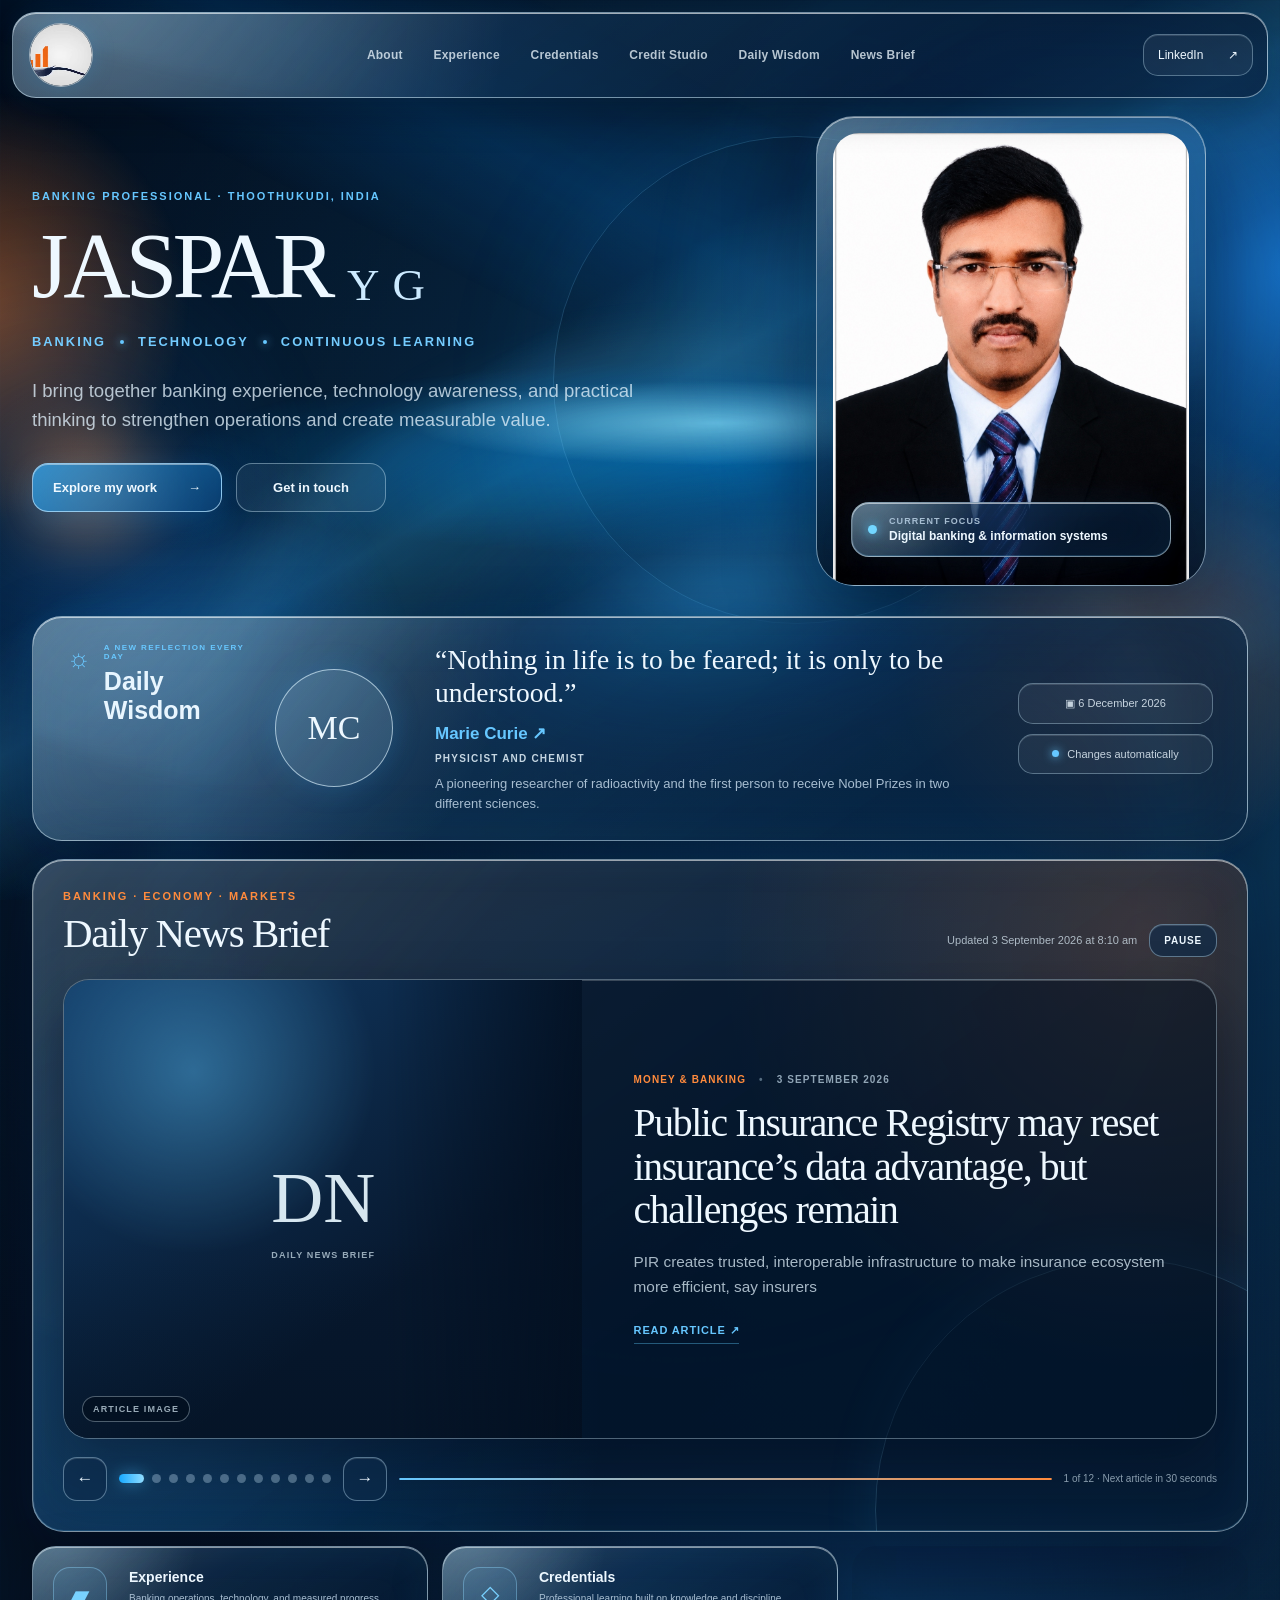
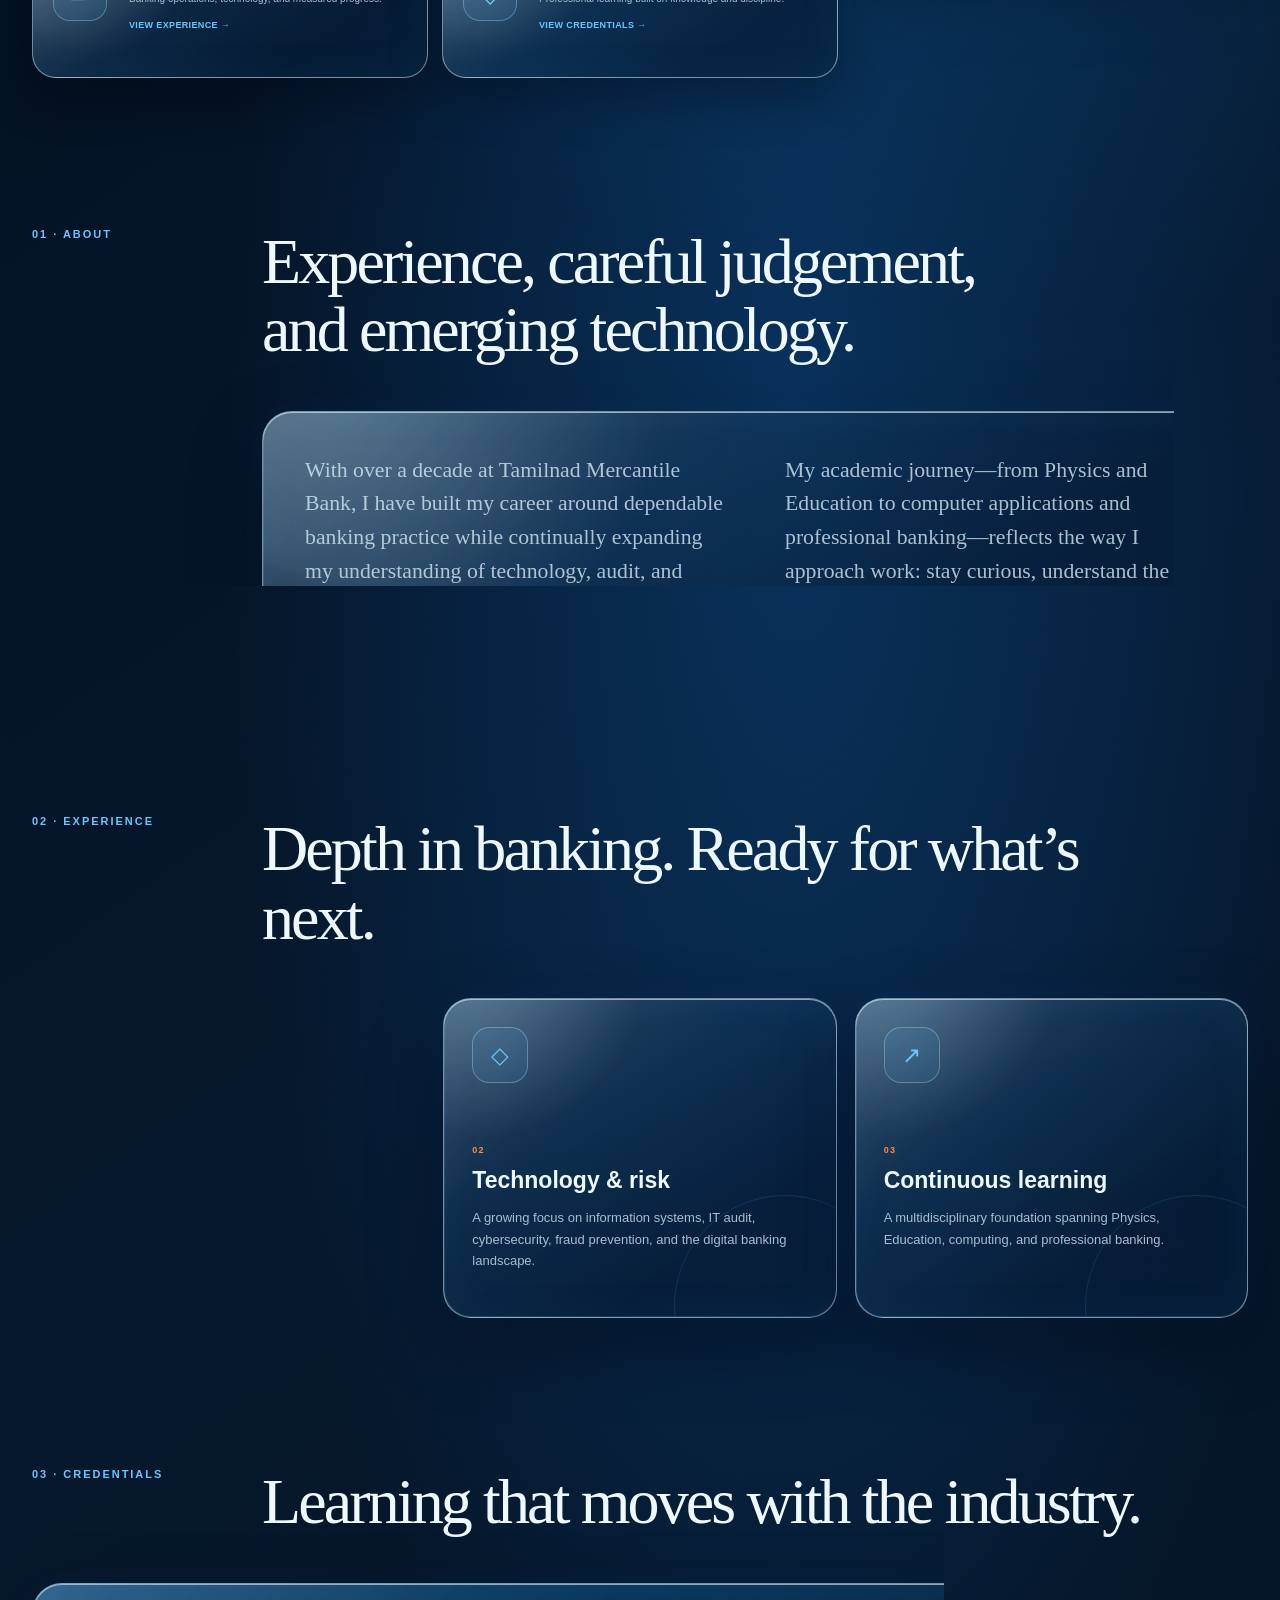
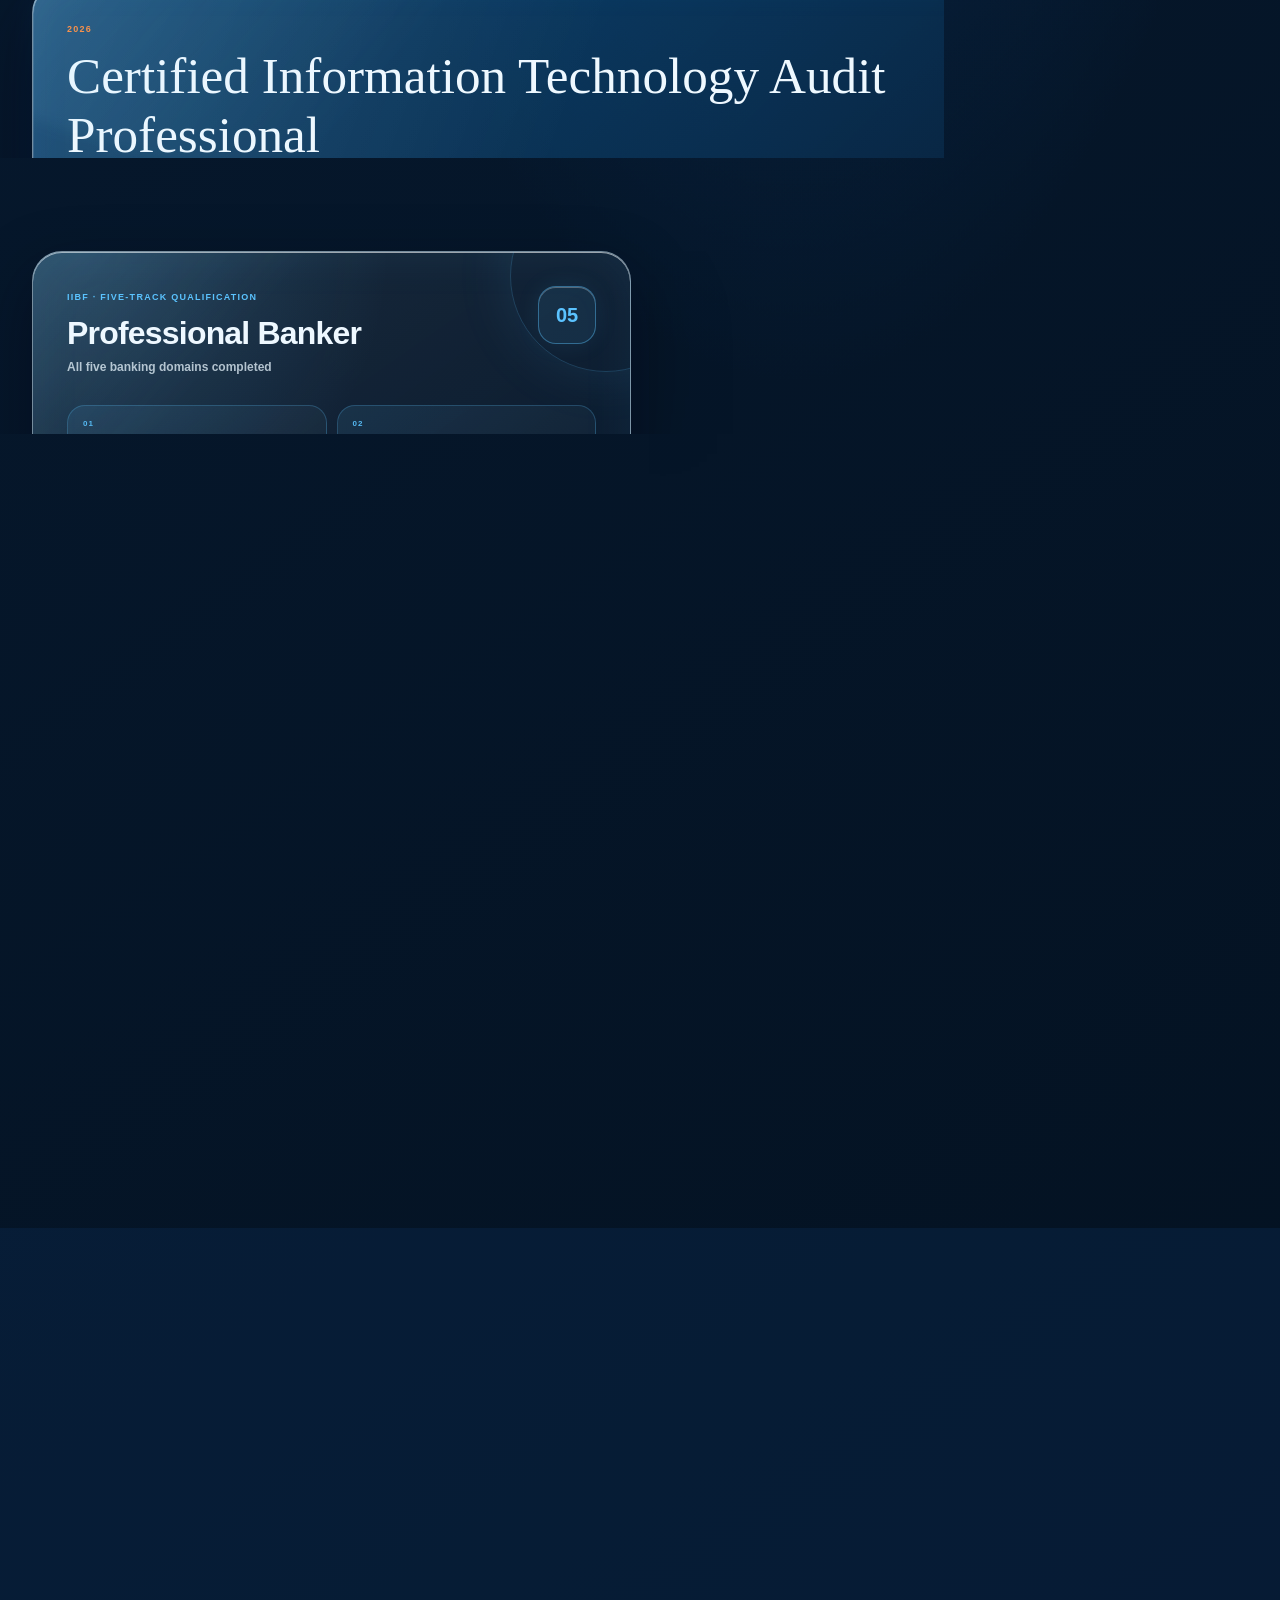
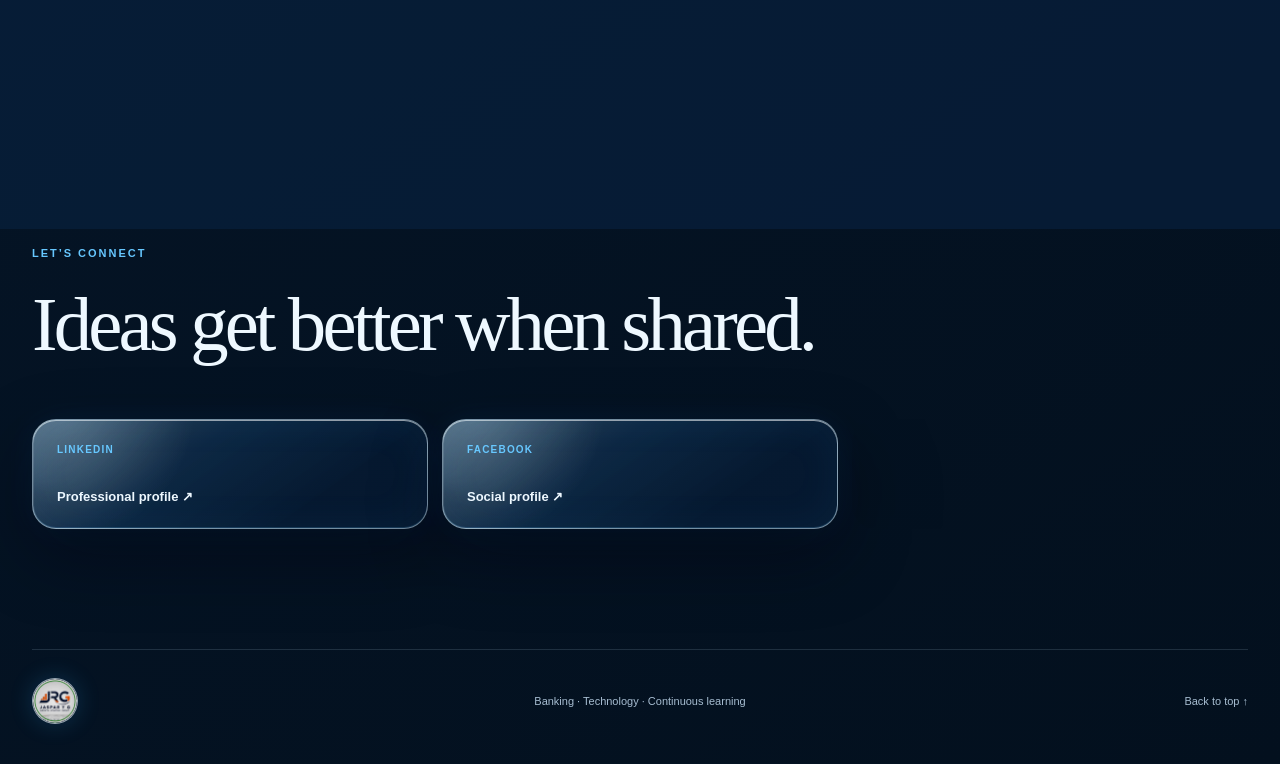
==== commit 2e024a8e: "Add IIBF in DISA" ====
--- a/portfolio/index.html
+++ b/portfolio/index.html
@@ -262,7 +262,7 @@
                   <ol class="credential-list">
                     <li>Diploma in Banking <em>Manipal Academy of Banking</em></li>
                     <li>Diploma in International Banking &amp; Finance <em>IIBF</em></li>
-                    <li>Diploma in Information System Audit</li>
+                    <li>Diploma in Information System Audit <em>IIBF</em></li>
                   </ol>
                 </section>
                 <section class="credential-library-group credential-library-group-wide">
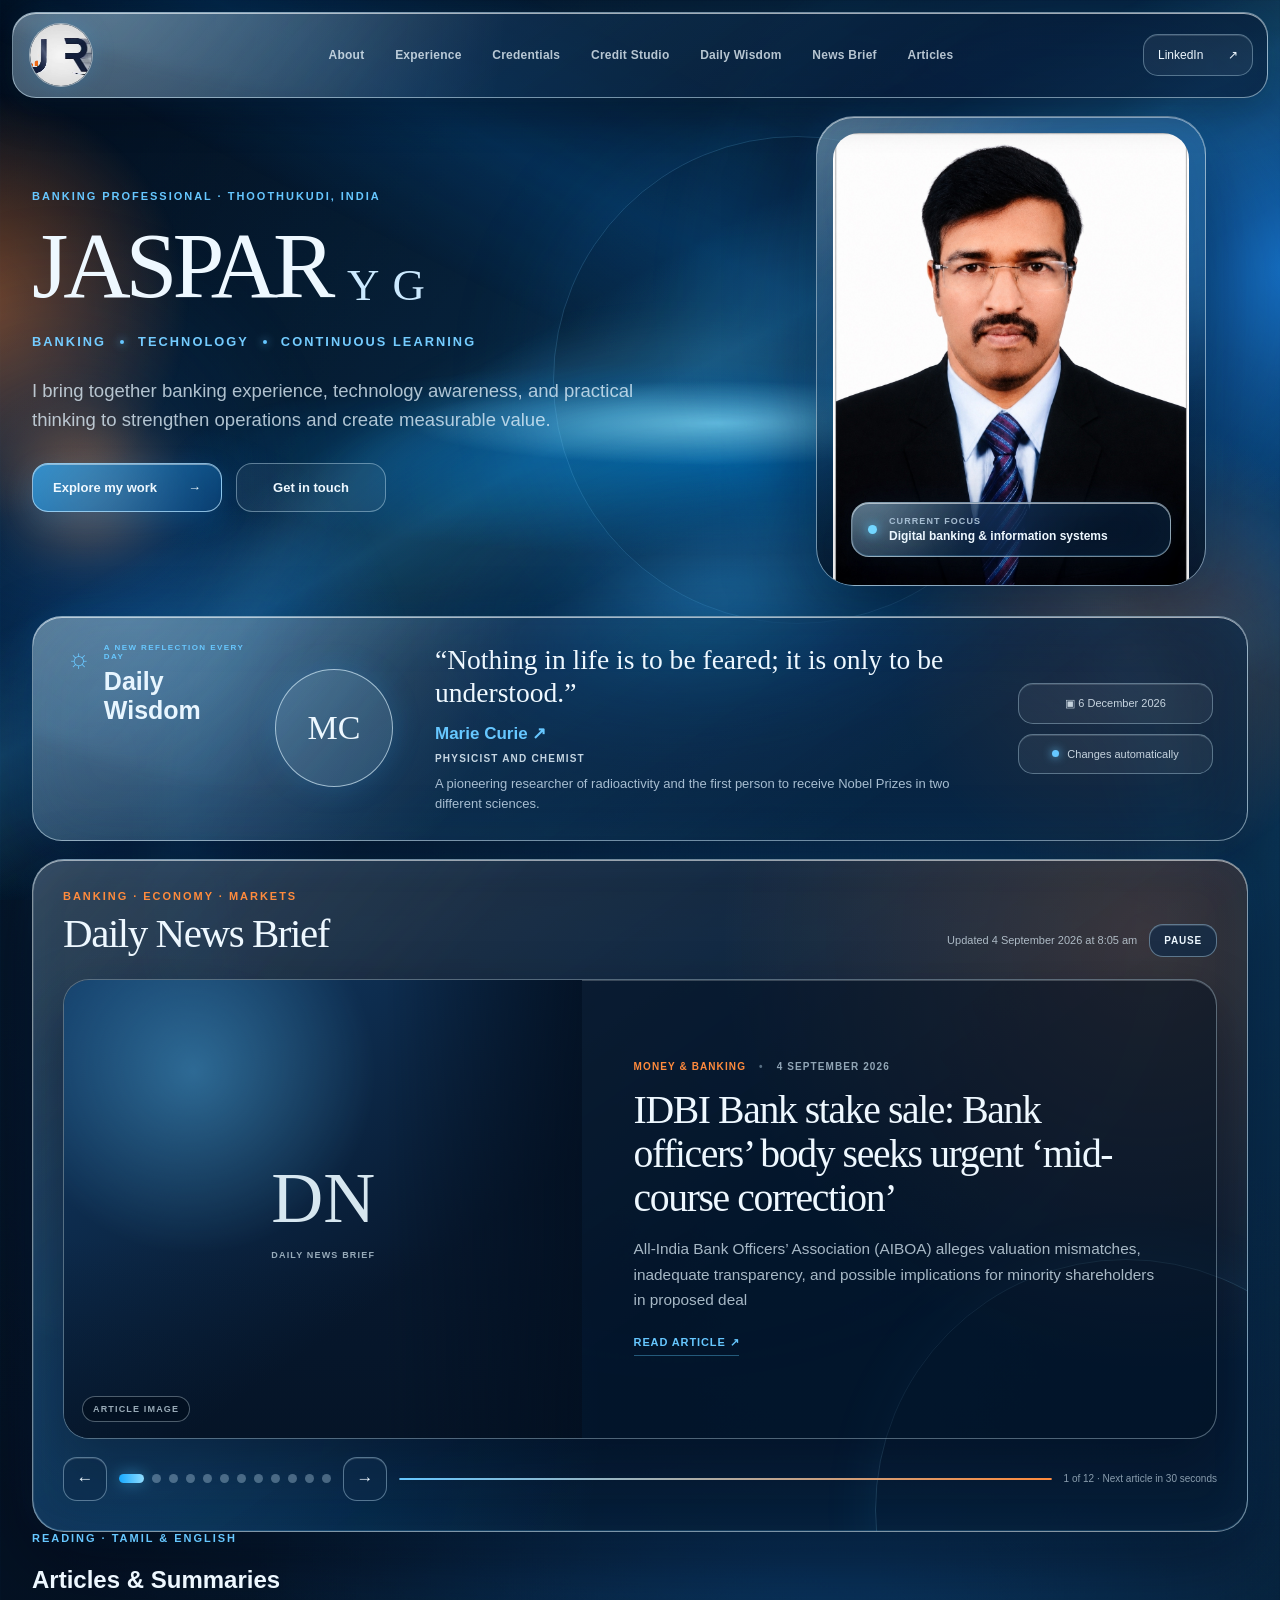
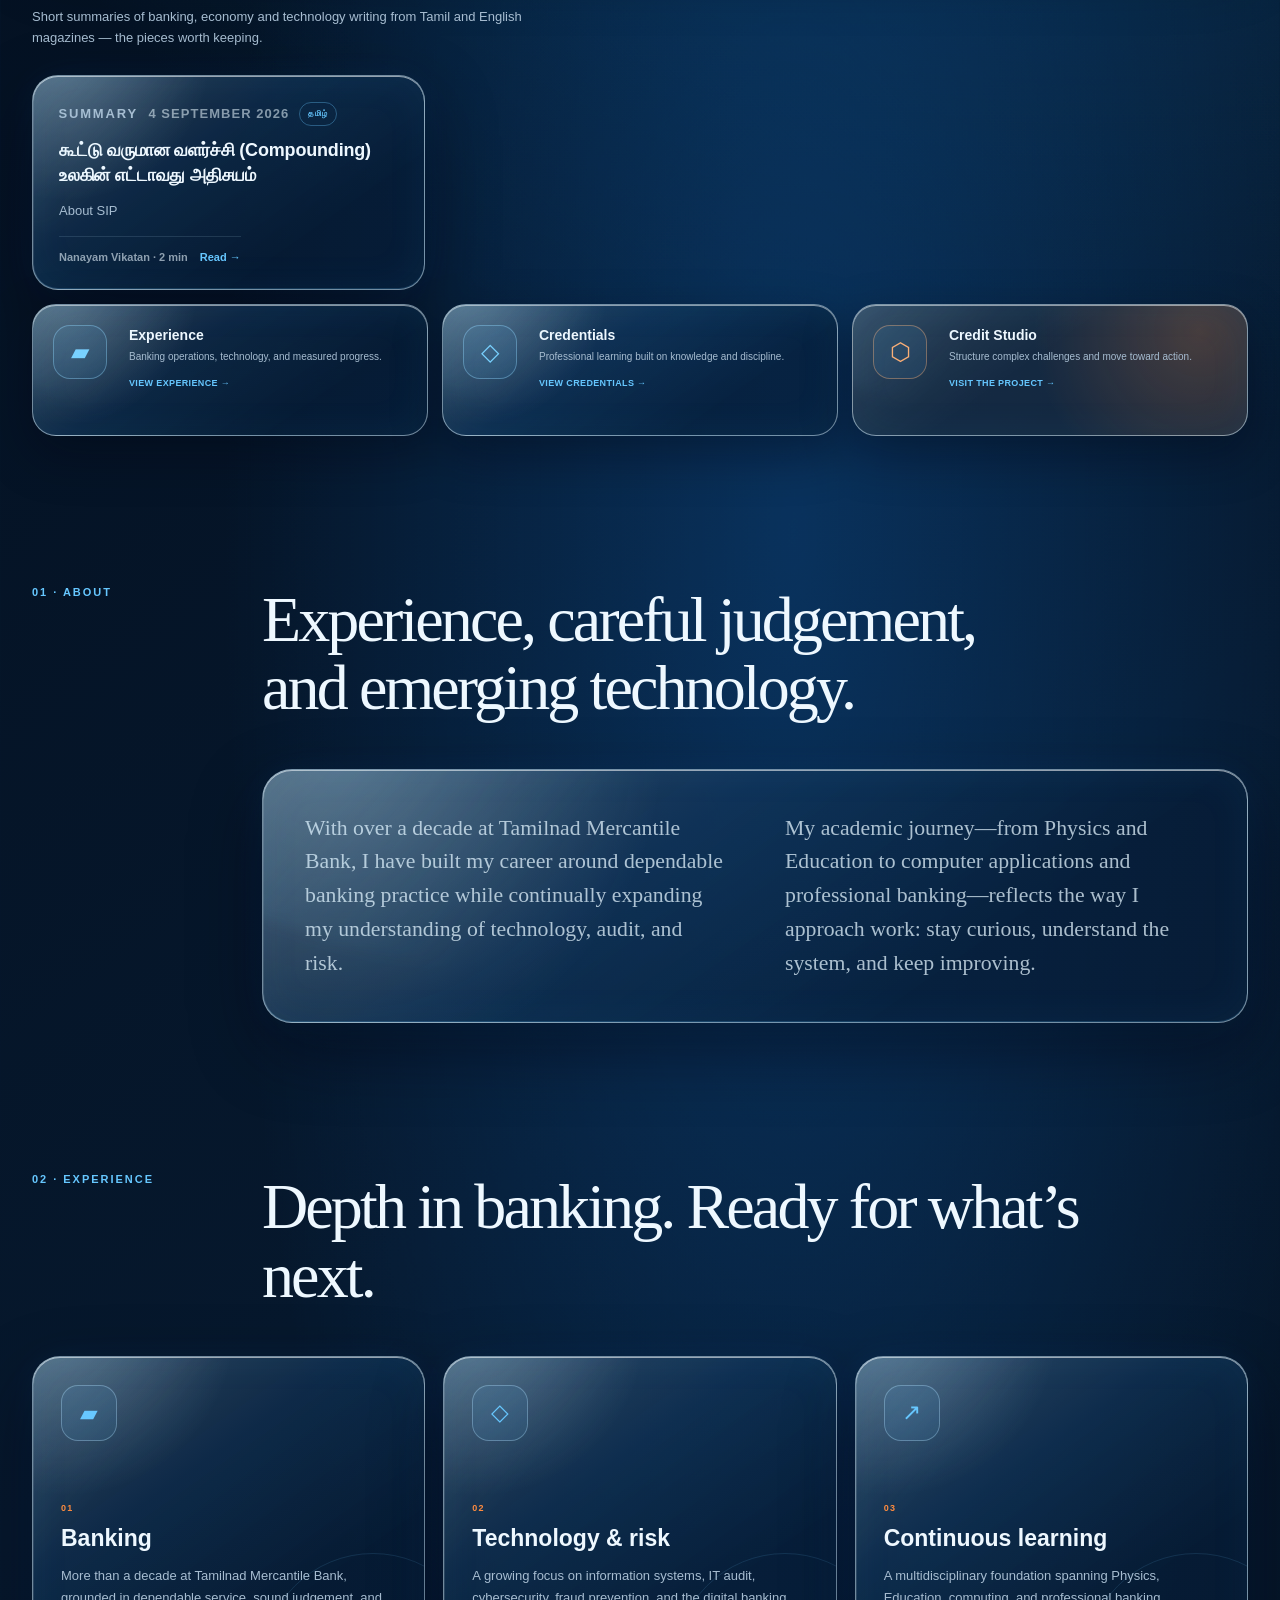
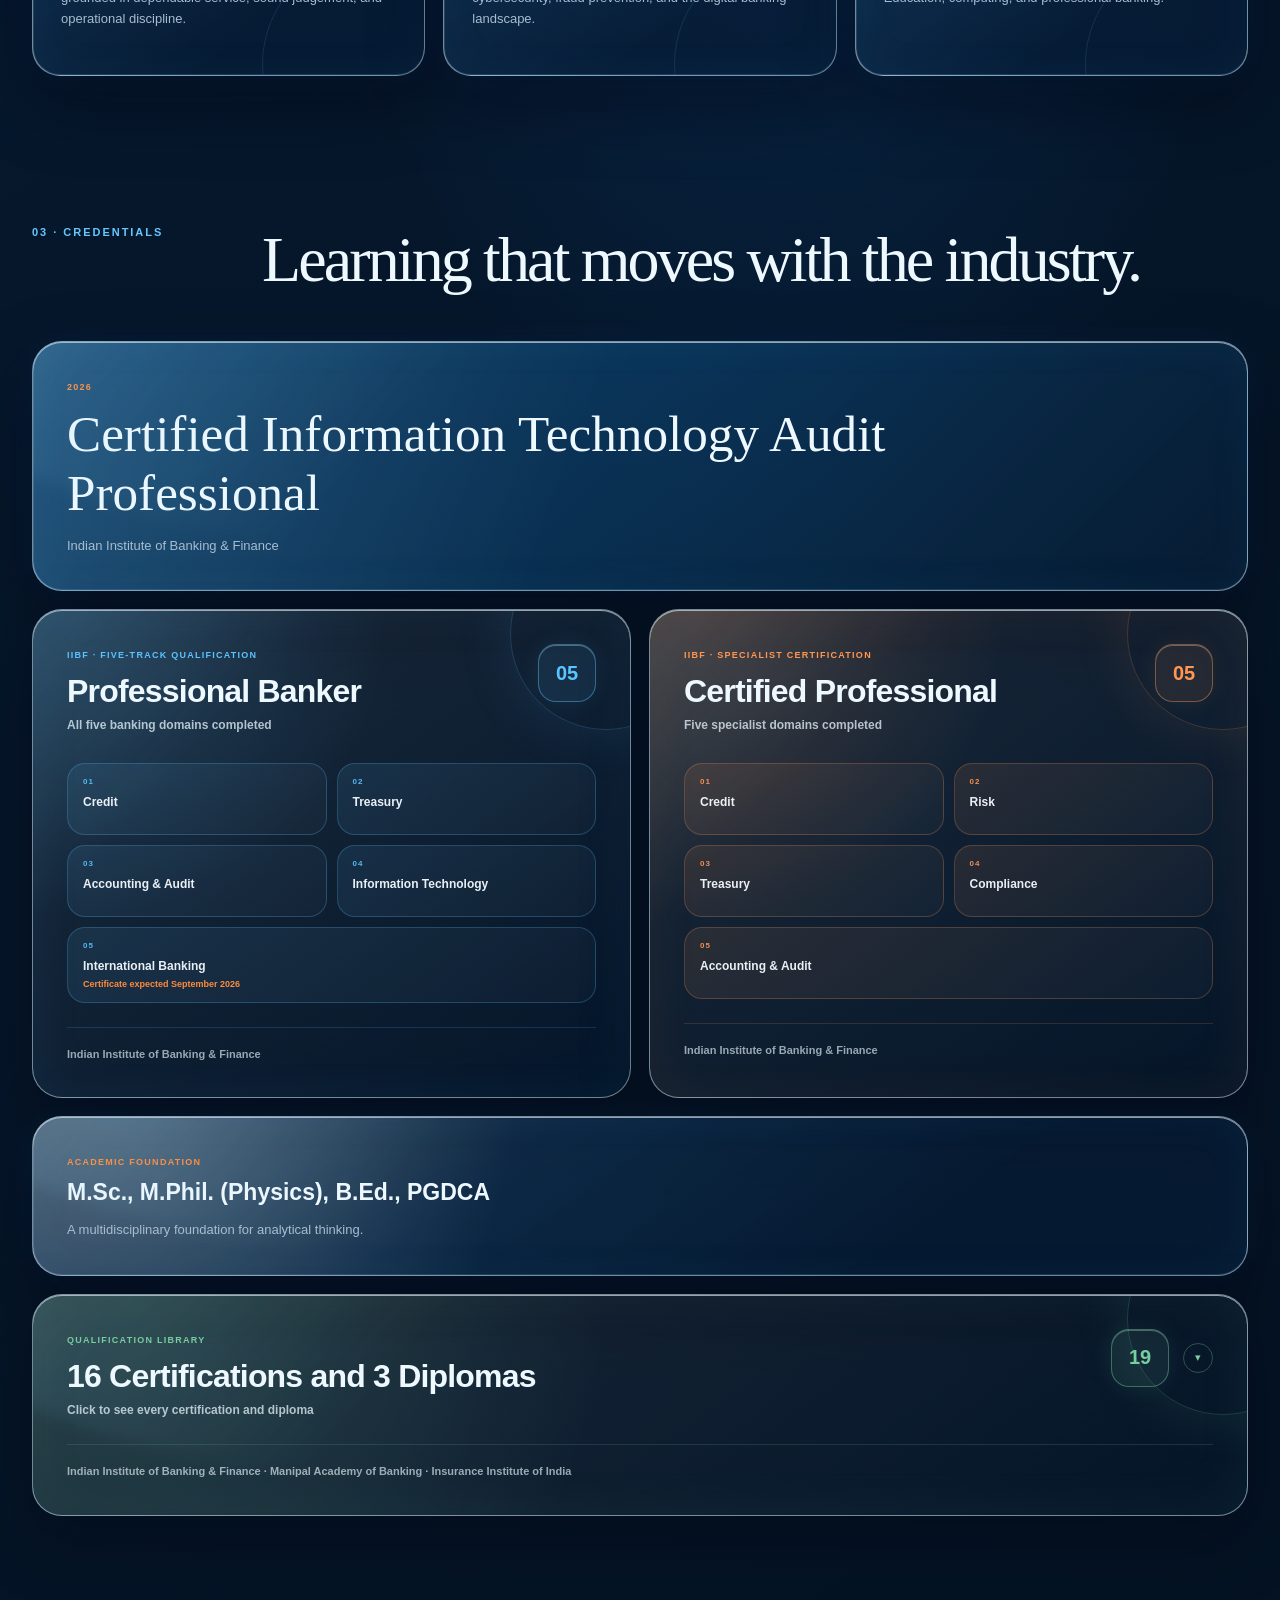
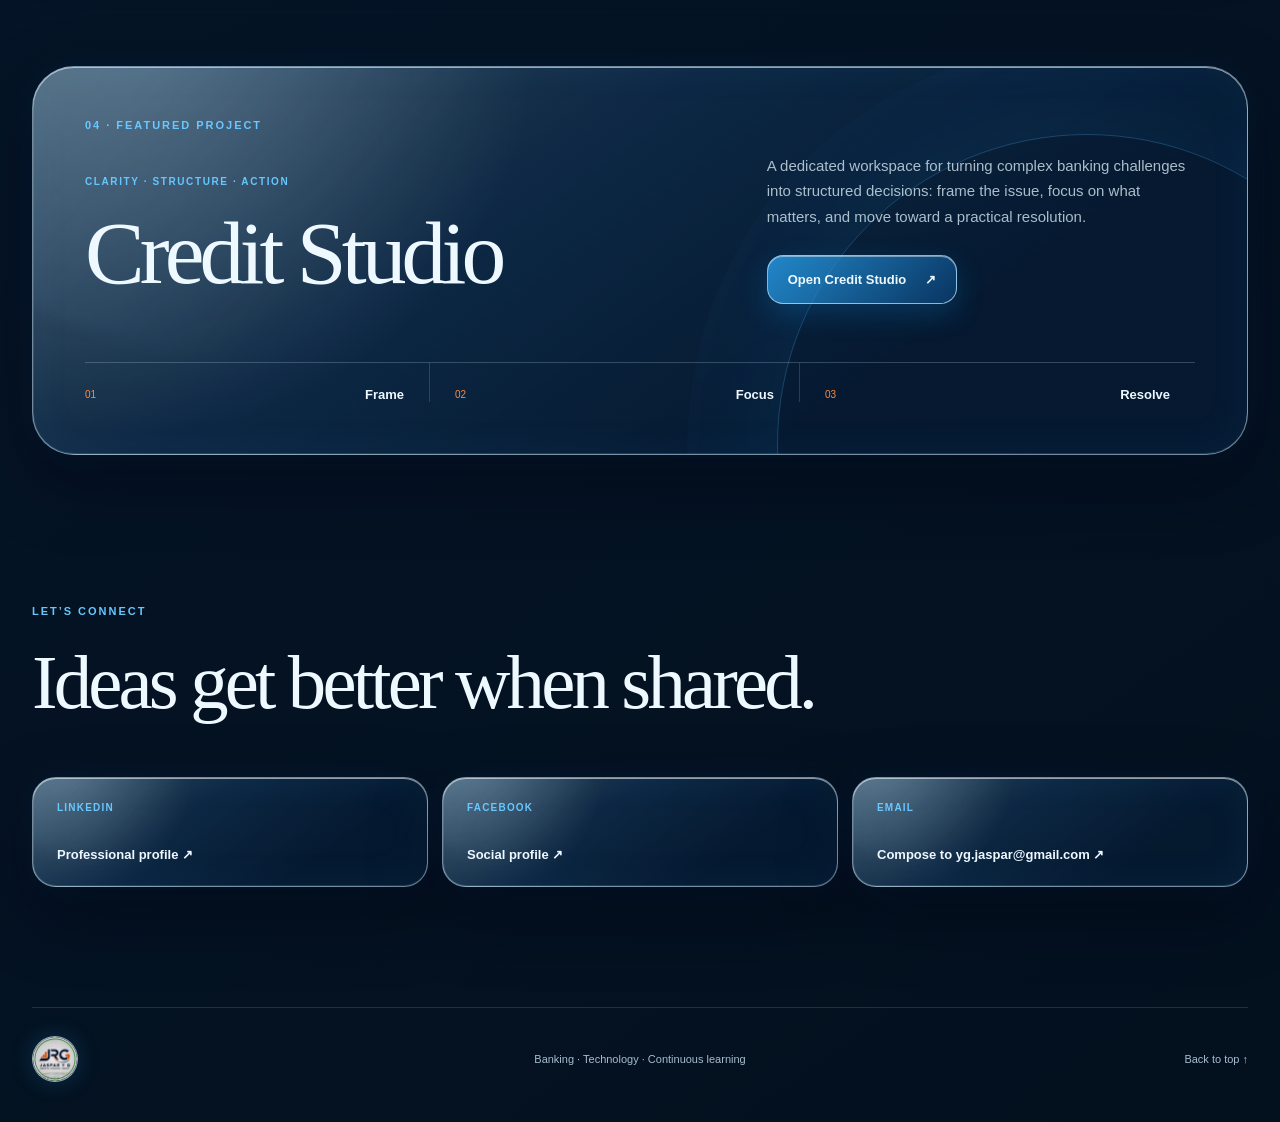
==== commit 26fc1c38: "Articles Section" ====
--- a/portfolio/index.html
+++ b/portfolio/index.html
@@ -14,6 +14,7 @@
     <link rel="icon" href="jrg-logo-poster.png" type="image/png">
     <link rel="stylesheet" href="styles.css">
     <link rel="stylesheet" href="news.css">
+    <link rel="stylesheet" href="articles.css">
   </head>
   <body>
     <main id="top">
@@ -35,6 +36,7 @@
           <a href="#resolution-studio">Credit Studio</a>
           <a href="#daily-wisdom">Daily Wisdom</a>
           <a href="#daily-news">News Brief</a>
+          <a href="#articles">Articles</a>
         </nav>
         <a class="header-link glass-button" href="https://www.linkedin.com/in/jaspar-y-22649a32/">
           LinkedIn <span>↗</span>
@@ -135,6 +137,41 @@
           <p><span id="newsPosition">—</span> · Next article in 30 seconds</p>
         </div>
       </section>
+
+      <section class="articles section-shell" id="articles" aria-labelledby="articlesTitle">
+        <div class="articles-head">
+          <div>
+            <p class="eyebrow">Reading · Tamil &amp; English</p>
+            <h2 id="articlesTitle">Articles &amp; Summaries</h2>
+            <p class="articles-lede">
+              Short summaries of banking, economy and technology writing from Tamil and
+              English magazines — the pieces worth keeping.
+            </p>
+          </div>
+          <div class="articles-filters" id="articleFilters" role="group" aria-label="Filter by language"></div>
+        </div>
+        <div class="articles-grid" id="articlesGrid" aria-busy="true">
+          <p class="articles-status" id="articlesStatus">Loading summaries…</p>
+        </div>
+      </section>
+
+      <div class="article-reader" id="articleReader" hidden>
+        <div class="article-reader-backdrop" data-reader-close></div>
+        <article class="article-reader-panel glass" role="dialog" aria-modal="true" aria-labelledby="readerTitle">
+          <button class="article-reader-close glass-button" id="readerClose" type="button" aria-label="Close">✕</button>
+          <p class="article-reader-meta">
+            <span id="readerCategory"></span>
+            <time id="readerDate"></time>
+            <span class="article-read-time" id="readerRead"></span>
+          </p>
+          <h3 id="readerTitle"></h3>
+          <p class="article-reader-source" id="readerSource"></p>
+          <div class="article-reader-body" id="readerBody"></div>
+          <a class="news-source-link" id="readerLink" href="#" target="_blank" rel="noreferrer" hidden>
+            Read the original <span>↗</span>
+          </a>
+        </article>
+      </div>
 
       <section class="quick-links section-shell" aria-label="Portfolio highlights">
         <a class="quick-card glass" href="#experience">
@@ -262,7 +299,7 @@
                   <ol class="credential-list">
                     <li>Diploma in Banking <em>Manipal Academy of Banking</em></li>
                     <li>Diploma in International Banking &amp; Finance <em>IIBF</em></li>
-                    <li>Diploma in Information System Audit <em>IIBF</em></li>
+                    <li>Diploma in Information System Audit</li>
                   </ol>
                 </section>
                 <section class="credential-library-group credential-library-group-wide">
@@ -562,12 +599,240 @@
         const reduceMotion = window.matchMedia("(prefers-reduced-motion: reduce)");
         if (!logo || !reduceMotion.matches) return;
 
+        // The seal rests on the finished mark, before the dissolve back to the start.
         const showCompletedLogo = () => {
           logo.pause();
-          logo.currentTime = Math.min(9.1, logo.duration || 9.1);
+          logo.currentTime = Math.min(19.5, logo.duration || 19.5);
         };
         if (logo.readyState >= 1) showCompletedLogo();
         else logo.addEventListener("loadedmetadata", showCompletedLogo, { once: true });
+      })();
+
+      /* Articles & Summaries — cards from articles.json, full text from articles/<slug>.json */
+      (() => {
+        const grid = document.getElementById("articlesGrid");
+        const status = document.getElementById("articlesStatus");
+        const filters = document.getElementById("articleFilters");
+        const reader = document.getElementById("articleReader");
+        const panel = reader.querySelector(".article-reader-panel");
+        const closeButton = document.getElementById("readerClose");
+        const field = {
+          category: document.getElementById("readerCategory"),
+          date: document.getElementById("readerDate"),
+          read: document.getElementById("readerRead"),
+          title: document.getElementById("readerTitle"),
+          source: document.getElementById("readerSource"),
+          body: document.getElementById("readerBody"),
+          link: document.getElementById("readerLink"),
+        };
+        const LANGUAGES = { ta: "தமிழ்", en: "English" };
+        const cache = new Map();
+        let articles = [];
+        let language = "all";
+        let lastFocused = null;
+
+        const formatDate = (value) => {
+          const parsed = new Date(value);
+          if (Number.isNaN(parsed.getTime())) return value || "";
+          return parsed.toLocaleDateString("en-IN", { day: "numeric", month: "long", year: "numeric" });
+        };
+
+        const setStatus = (message) => {
+          grid.replaceChildren();
+          const note = document.createElement("p");
+          note.className = "articles-status";
+          note.textContent = message;
+          grid.append(note);
+        };
+
+        const card = (article) => {
+          const button = document.createElement("button");
+          button.type = "button";
+          button.className = `article-card glass${article.language === "ta" ? " lang-ta" : ""}`;
+          button.dataset.slug = article.slug;
+
+          const meta = document.createElement("p");
+          meta.className = "article-card-meta";
+          const category = document.createElement("span");
+          category.textContent = article.category || "Summary";
+          const time = document.createElement("time");
+          time.dateTime = article.date || "";
+          time.textContent = formatDate(article.date);
+          const lang = document.createElement("span");
+          lang.className = "article-lang";
+          lang.textContent = LANGUAGES[article.language] || "English";
+          meta.append(category, time, lang);
+
+          const title = document.createElement("h3");
+          title.textContent = article.title || "";
+          const summary = document.createElement("p");
+          summary.textContent = article.summary || "";
+
+          const foot = document.createElement("div");
+          foot.className = "article-card-foot";
+          const source = document.createElement("span");
+          source.textContent = article.source
+            ? `${article.source} · ${article.reading_minutes || 1} min`
+            : `${article.reading_minutes || 1} min read`;
+          const action = document.createElement("span");
+          action.textContent = "Read →";
+          foot.append(source, action);
+
+          button.append(meta, title, summary, foot);
+          button.addEventListener("click", () => open(article.slug));
+          return button;
+        };
+
+        const render = () => {
+          const visible = language === "all"
+            ? articles
+            : articles.filter((item) => item.language === language);
+          if (!visible.length) {
+            setStatus("Nothing here yet in that language.");
+            return;
+          }
+          grid.replaceChildren(...visible.map(card));
+        };
+
+        const installFilters = () => {
+          const present = [...new Set(articles.map((item) => item.language))];
+          if (present.length < 2) return;
+          const options = [["all", "All"], ...present.map((code) => [code, LANGUAGES[code] || code])];
+          filters.replaceChildren(...options.map(([code, label]) => {
+            const button = document.createElement("button");
+            button.type = "button";
+            button.className = "articles-filter";
+            button.textContent = label;
+            button.setAttribute("aria-pressed", String(code === language));
+            button.addEventListener("click", () => {
+              language = code;
+              filters.querySelectorAll(".articles-filter").forEach((other) => {
+                other.setAttribute("aria-pressed", String(other === button));
+              });
+              render();
+            });
+            return button;
+          }));
+        };
+
+        // **bold** becomes real <strong> nodes built from text, never parsed as markup.
+        const rich = (element, text) => {
+          String(text || "").split(/\*\*(.+?)\*\*/s).forEach((piece, index) => {
+            if (!piece) return;
+            if (index % 2) {
+              const strong = document.createElement("strong");
+              strong.textContent = piece;
+              element.append(strong);
+            } else {
+              element.append(document.createTextNode(piece));
+            }
+          });
+          return element;
+        };
+
+        const renderBody = (blocks) => {
+          const nodes = (blocks || []).map((block) => {
+            if (block.type === "h") {
+              return rich(document.createElement("h4"), block.text);
+            }
+            if (block.type === "quote") {
+              return rich(document.createElement("blockquote"), block.text);
+            }
+            if (block.type === "list" || block.type === "olist") {
+              const list = document.createElement(block.type === "olist" ? "ol" : "ul");
+              (block.items || []).forEach((item) => {
+                list.append(rich(document.createElement("li"), item));
+              });
+              return list;
+            }
+            return rich(document.createElement("p"), block.text);
+          });
+          field.body.replaceChildren(...nodes);
+        };
+
+        const fill = (article) => {
+          panel.classList.toggle("lang-ta", article.language === "ta");
+          field.category.textContent = article.category || "Summary";
+          field.date.dateTime = article.date || "";
+          field.date.textContent = formatDate(article.date);
+          field.read.textContent = `${article.reading_minutes || 1} min read`;
+          field.title.textContent = article.title || "";
+          field.source.textContent = article.source
+            ? `From ${article.source}`
+            : "Summary";
+          renderBody(article.body);
+          if (article.source_url && /^https?:\/\//i.test(article.source_url)) {
+            field.link.href = article.source_url;
+            field.link.hidden = false;
+          } else {
+            field.link.hidden = true;
+          }
+        };
+
+        const show = () => {
+          lastFocused = document.activeElement;
+          reader.hidden = false;
+          document.body.style.overflow = "hidden";
+          panel.scrollTop = 0;
+          closeButton.focus();
+        };
+
+        const close = () => {
+          reader.hidden = true;
+          document.body.style.overflow = "";
+          if (window.location.hash.startsWith("#article/")) {
+            history.replaceState(null, "", window.location.pathname + window.location.search);
+          }
+          if (lastFocused && lastFocused.focus) lastFocused.focus();
+        };
+
+        const open = async (slug) => {
+          const listed = articles.find((item) => item.slug === slug);
+          if (!listed) return;
+          history.replaceState(null, "", `#article/${slug}`);
+          fill({ ...listed, body: [{ type: "p", text: "Loading…" }] });
+          show();
+          try {
+            if (!cache.has(slug)) {
+              const response = await fetch(`articles/${encodeURIComponent(slug)}.json?v=${Date.now()}`,
+                { cache: "no-store" });
+              if (!response.ok) throw new Error(String(response.status));
+              cache.set(slug, await response.json());
+            }
+            fill({ ...listed, ...cache.get(slug) });
+          } catch (error) {
+            renderBody([{ type: "p", text: "This summary could not be loaded just now." }]);
+          }
+        };
+
+        closeButton.addEventListener("click", close);
+        reader.querySelector("[data-reader-close]").addEventListener("click", close);
+        document.addEventListener("keydown", (event) => {
+          if (event.key === "Escape" && !reader.hidden) close();
+        });
+
+        fetch(`articles.json?v=${Date.now()}`, { cache: "no-store" })
+          .then((response) => {
+            if (!response.ok) throw new Error(String(response.status));
+            return response.json();
+          })
+          .then((payload) => {
+            articles = (Array.isArray(payload.articles) ? payload.articles : [])
+              .filter((item) => item && item.slug && item.title);
+            grid.setAttribute("aria-busy", "false");
+            if (!articles.length) {
+              setStatus("Summaries are on the way.");
+              return;
+            }
+            installFilters();
+            render();
+            const match = window.location.hash.match(/^#article\/(.+)$/);
+            if (match) open(decodeURIComponent(match[1]));
+          })
+          .catch(() => {
+            grid.setAttribute("aria-busy", "false");
+            setStatus("Summaries are on the way.");
+          });
       })();
     </script>
   </body>
--- a/portfolio/articles.css
+++ b/portfolio/articles.css
@@ -0,0 +1,330 @@
+/* Articles & Summaries — card grid plus a reading overlay, fed by articles.json */
+
+.articles {
+  scroll-margin-top: 100px;
+}
+
+.articles-head {
+  display: flex;
+  align-items: flex-end;
+  justify-content: space-between;
+  gap: 26px;
+  margin-bottom: 26px;
+  flex-wrap: wrap;
+}
+
+.articles-head h2 {
+  margin: 0 0 12px;
+}
+
+.articles-lede {
+  max-width: 520px;
+  margin: 0;
+  color: var(--muted);
+  font-size: 13px;
+  line-height: 1.65;
+}
+
+.articles-filters {
+  display: flex;
+  gap: 8px;
+  flex-wrap: wrap;
+}
+
+.articles-filter {
+  border: 1px solid rgba(190, 230, 255, 0.24);
+  border-radius: 999px;
+  padding: 8px 15px;
+  color: rgba(237, 248, 255, 0.78);
+  font-family: inherit;
+  font-size: 11px;
+  font-weight: 700;
+  letter-spacing: 0.04em;
+  background: rgba(255, 255, 255, 0.045);
+  cursor: pointer;
+  transition: border-color 180ms ease, color 180ms ease, background 180ms ease;
+}
+
+.articles-filter:hover {
+  border-color: rgba(102, 199, 255, 0.5);
+  color: var(--ice);
+}
+
+.articles-filter[aria-pressed="true"] {
+  border-color: rgba(102, 199, 255, 0.62);
+  color: var(--night);
+  background: var(--blue);
+}
+
+.articles-grid {
+  display: grid;
+  grid-template-columns: repeat(auto-fill, minmax(300px, 1fr));
+  gap: 18px;
+}
+
+.articles-status {
+  grid-column: 1 / -1;
+  margin: 0;
+  padding: 26px 0;
+  color: var(--muted);
+  font-size: 13px;
+}
+
+.article-card {
+  display: flex;
+  flex-direction: column;
+  gap: 12px;
+  border-radius: 26px;
+  padding: 26px;
+  text-align: left;
+  color: inherit;
+  font-family: inherit;
+  cursor: pointer;
+  transition: transform 220ms ease, border-color 220ms ease;
+}
+
+.article-card:hover,
+.article-card:focus-visible {
+  transform: translateY(-4px);
+  border-color: rgba(102, 199, 255, 0.55);
+}
+
+.article-card-meta {
+  display: flex;
+  align-items: center;
+  gap: 10px;
+  flex-wrap: wrap;
+  color: var(--orange);
+  font-size: 9px;
+  font-weight: 850;
+  letter-spacing: 0.14em;
+  text-transform: uppercase;
+}
+
+.article-card-meta time {
+  color: rgba(233, 247, 255, 0.55);
+  letter-spacing: 0.08em;
+}
+
+.article-lang {
+  padding: 3px 8px;
+  border: 1px solid rgba(102, 199, 255, 0.34);
+  border-radius: 999px;
+  color: var(--blue);
+  font-size: 8px;
+  letter-spacing: 0.1em;
+}
+
+.article-card h3 {
+  margin: 0;
+  font-size: 18px;
+  font-weight: 700;
+  line-height: 1.35;
+  letter-spacing: -0.01em;
+}
+
+.article-card p {
+  margin: 0;
+  color: var(--muted);
+  font-size: 13px;
+  line-height: 1.65;
+}
+
+.article-card-foot {
+  display: flex;
+  align-items: center;
+  justify-content: space-between;
+  gap: 12px;
+  margin-top: auto;
+  padding-top: 14px;
+  border-top: 1px solid rgba(190, 230, 255, 0.13);
+  color: rgba(233, 247, 255, 0.6);
+  font-size: 11px;
+  font-weight: 650;
+}
+
+.article-card-foot span:last-child {
+  color: var(--blue);
+}
+
+/* Reading overlay */
+
+.article-reader {
+  position: fixed;
+  z-index: 60;
+  inset: 0;
+  display: grid;
+  place-items: center;
+  padding: 24px;
+}
+
+/* display:grid would otherwise defeat the hidden attribute. */
+.article-reader[hidden] {
+  display: none;
+}
+
+.article-reader-backdrop {
+  position: absolute;
+  inset: 0;
+  background: rgba(2, 10, 22, 0.76);
+  backdrop-filter: blur(6px);
+}
+
+.article-reader-panel {
+  position: relative;
+  z-index: 1;
+  width: min(760px, 100%);
+  max-height: min(86vh, 900px);
+  overflow-y: auto;
+  border-radius: 30px;
+  padding: 40px clamp(24px, 4vw, 46px);
+  animation: article-reader-in 240ms ease both;
+}
+
+@keyframes article-reader-in {
+  from {
+    opacity: 0;
+    transform: translateY(14px);
+  }
+}
+
+.article-reader-close {
+  position: absolute;
+  top: 20px;
+  right: 20px;
+  width: 38px;
+  height: 38px;
+  padding: 0;
+  border-radius: 50%;
+  font-size: 13px;
+  line-height: 1;
+  cursor: pointer;
+}
+
+.article-reader-meta {
+  display: flex;
+  align-items: center;
+  gap: 12px;
+  flex-wrap: wrap;
+  margin: 0 0 14px;
+  color: var(--orange);
+  font-size: 9px;
+  font-weight: 850;
+  letter-spacing: 0.14em;
+  text-transform: uppercase;
+}
+
+.article-reader-meta time,
+.article-reader-meta .article-read-time {
+  color: rgba(233, 247, 255, 0.55);
+  letter-spacing: 0.08em;
+}
+
+.article-reader-panel h3 {
+  max-width: 34ch;
+  margin: 0 0 10px;
+  font-size: clamp(24px, 3vw, 34px);
+  font-weight: 700;
+  line-height: 1.25;
+  letter-spacing: -0.02em;
+}
+
+.article-reader-source {
+  margin: 0 0 24px;
+  padding-bottom: 22px;
+  border-bottom: 1px solid rgba(190, 230, 255, 0.14);
+  color: rgba(233, 247, 255, 0.62);
+  font-size: 12px;
+  font-weight: 650;
+}
+
+.article-reader-body > * {
+  margin: 0 0 17px;
+}
+
+.article-reader-body p {
+  color: rgba(240, 250, 255, 0.88);
+  font-size: 14.5px;
+  line-height: 1.78;
+}
+
+.article-reader-body h4 {
+  margin-top: 30px;
+  color: var(--blue);
+  font-size: 12px;
+  font-weight: 850;
+  letter-spacing: 0.13em;
+  text-transform: uppercase;
+}
+
+.article-reader-body ul,
+.article-reader-body ol {
+  padding-left: 22px;
+  color: rgba(240, 250, 255, 0.86);
+  font-size: 14px;
+  line-height: 1.7;
+}
+
+.article-reader-body li {
+  margin-bottom: 8px;
+}
+
+.article-reader-body li::marker {
+  color: var(--blue);
+}
+
+.article-reader-body strong {
+  color: #fff;
+  font-weight: 700;
+}
+
+.article-reader-body blockquote {
+  padding: 4px 0 4px 20px;
+  border-left: 2px solid rgba(255, 139, 61, 0.6);
+  color: rgba(245, 251, 255, 0.9);
+  font-size: 15px;
+  font-style: italic;
+  line-height: 1.7;
+}
+
+.article-reader-body .article-figure-note {
+  color: var(--muted);
+  font-size: 12px;
+}
+
+/* Tamil copy needs a font stack that actually has the glyphs */
+
+.lang-ta,
+.lang-ta h3,
+.lang-ta p,
+.lang-ta li,
+.lang-ta blockquote {
+  font-family: "Noto Sans Tamil", "Tamil Sangam MN", "Tamil MN", "Nirmala UI", "Latha",
+    Inter, ui-sans-serif, sans-serif;
+}
+
+.lang-ta p,
+.lang-ta li {
+  line-height: 1.9;
+}
+
+@media (max-width: 760px) {
+  .articles-grid {
+    grid-template-columns: 1fr;
+  }
+
+  .articles-head {
+    align-items: flex-start;
+  }
+
+  .article-reader {
+    padding: 0;
+  }
+
+  .article-reader-panel {
+    max-height: 100vh;
+    height: 100%;
+    border-radius: 0;
+    padding: 64px 22px 40px;
+  }
+}
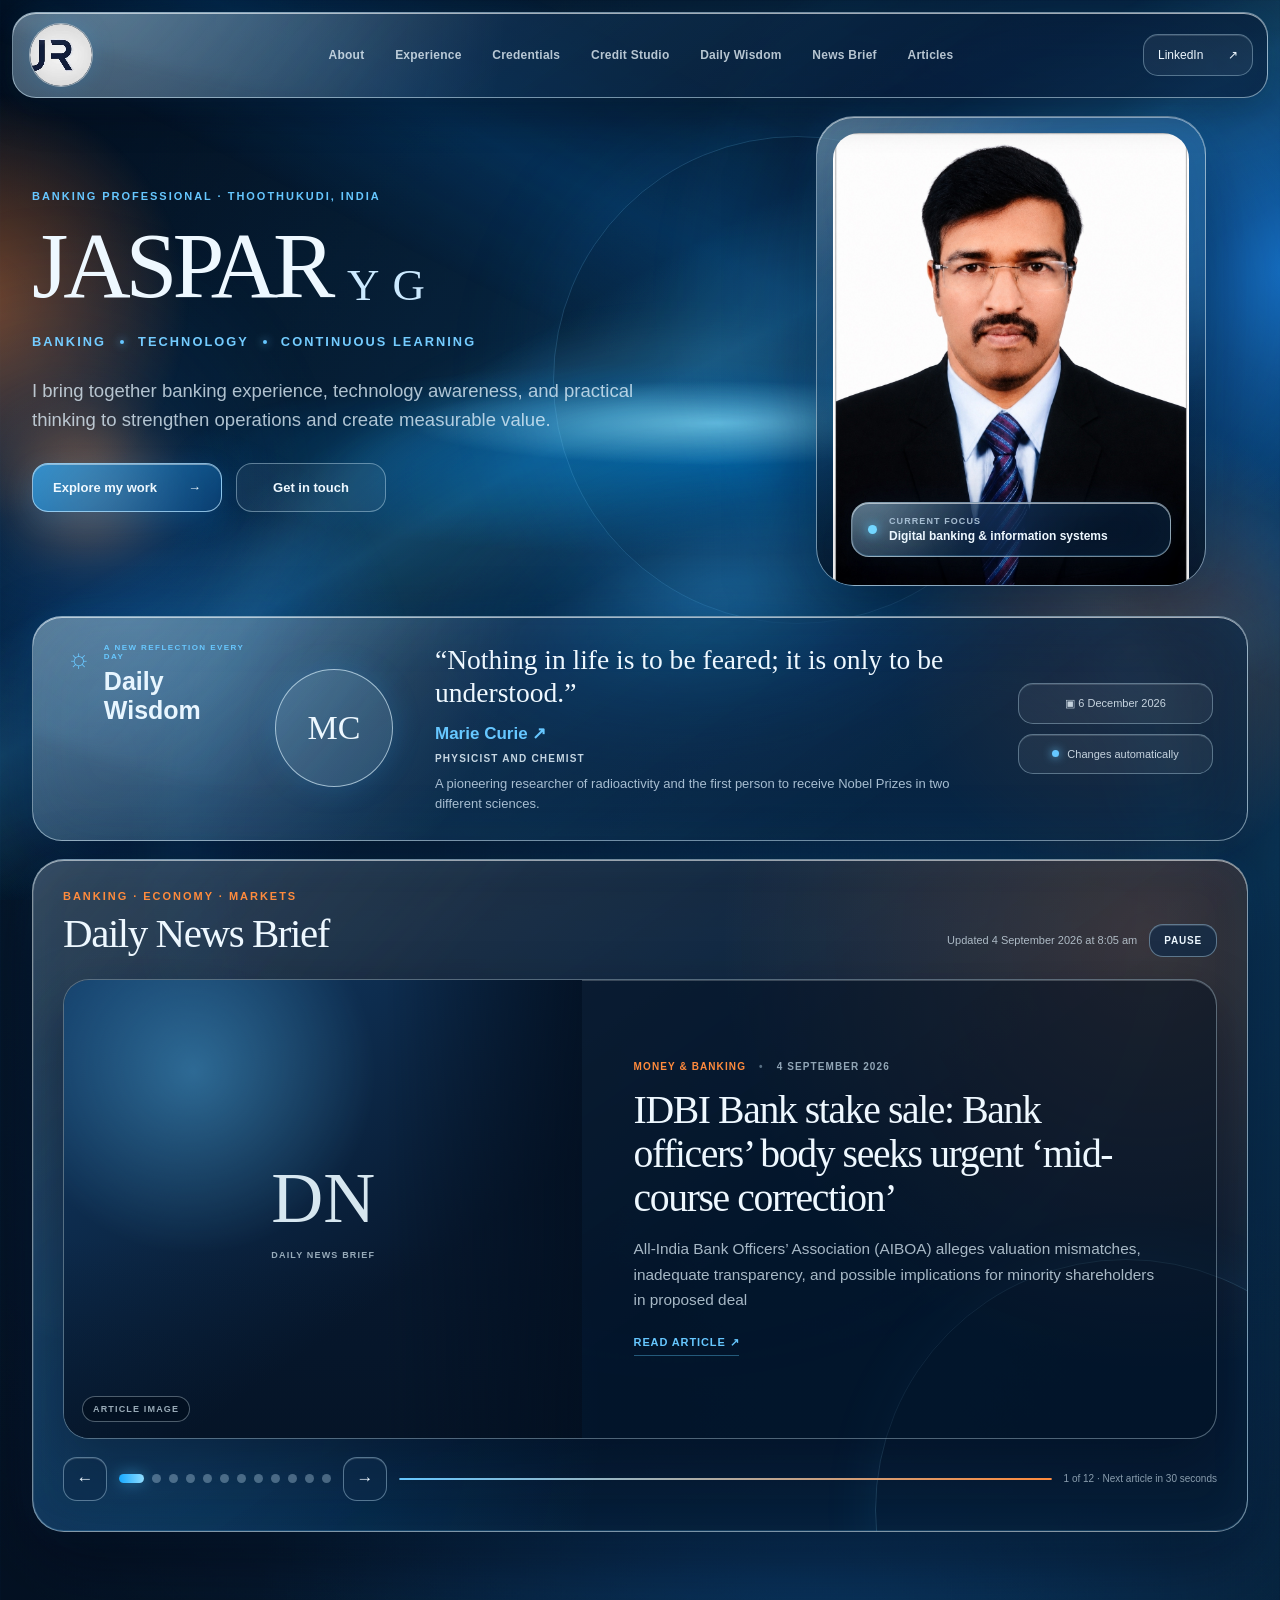
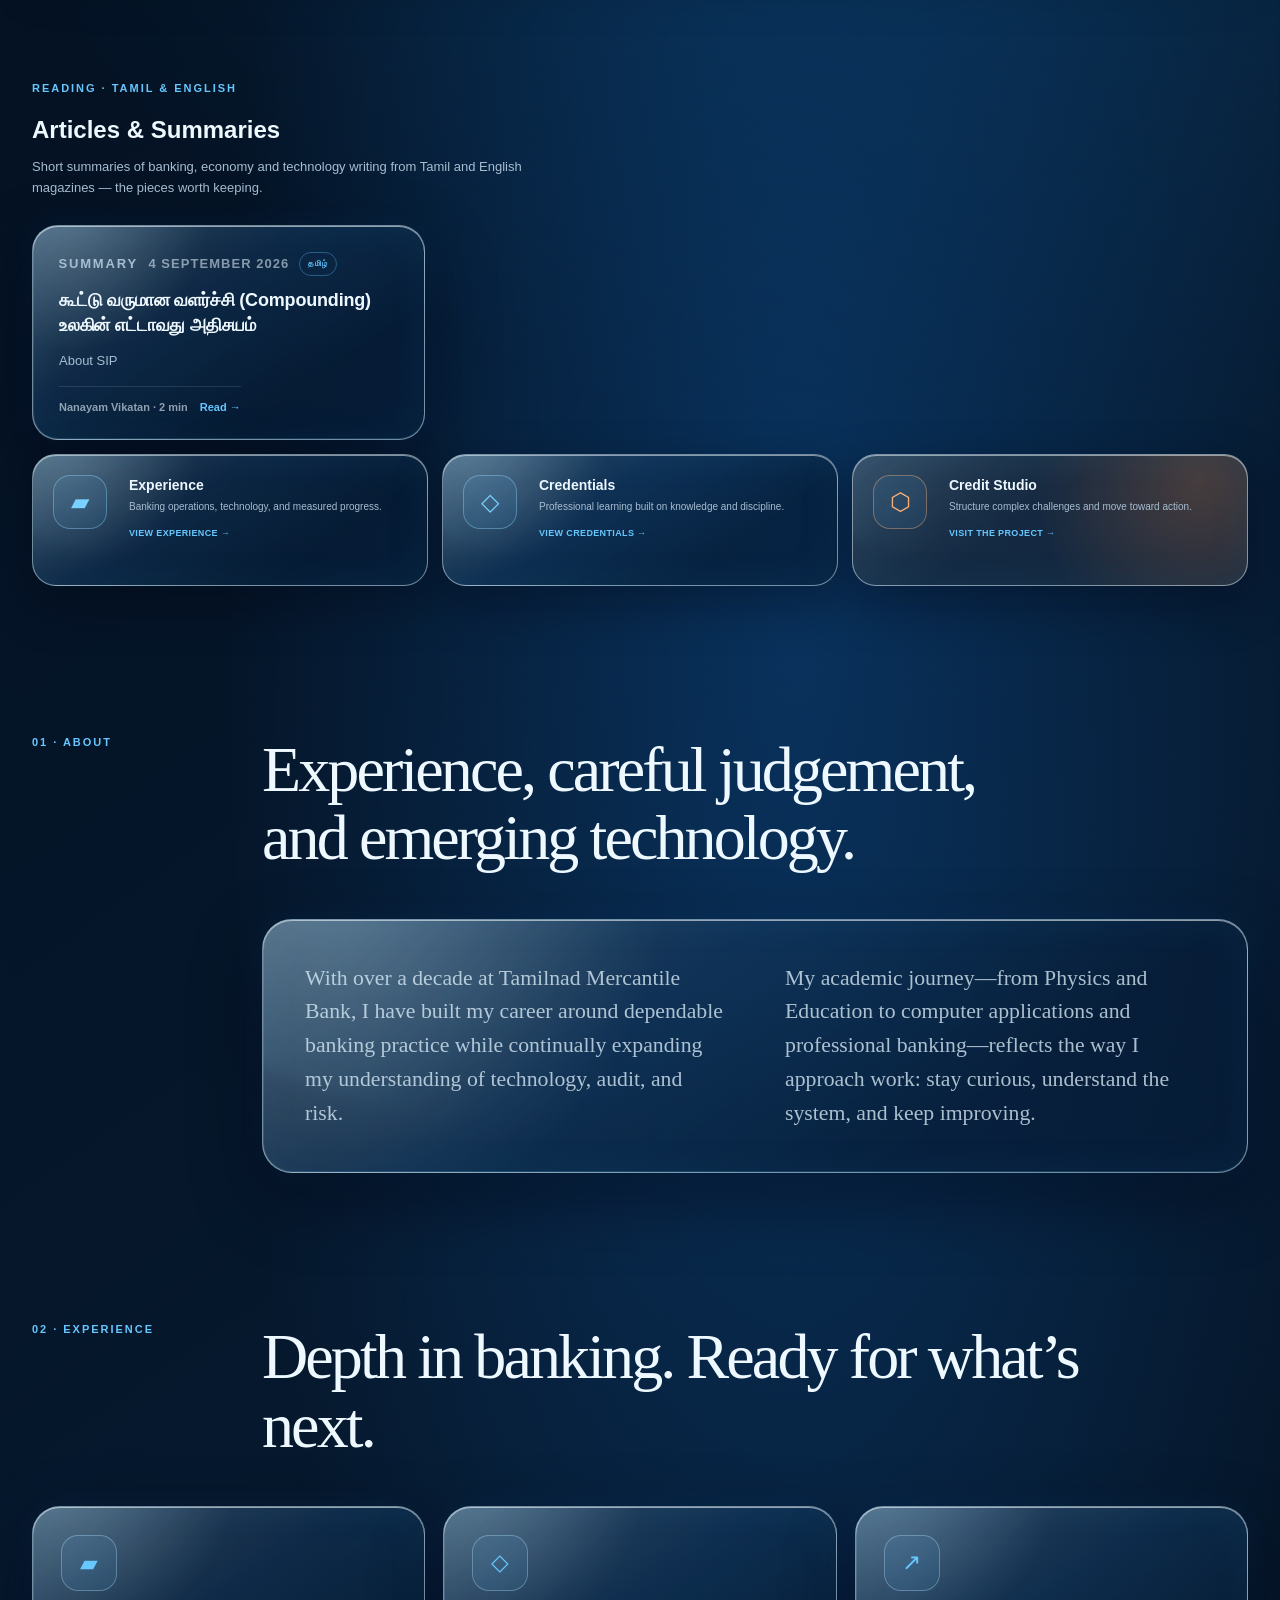
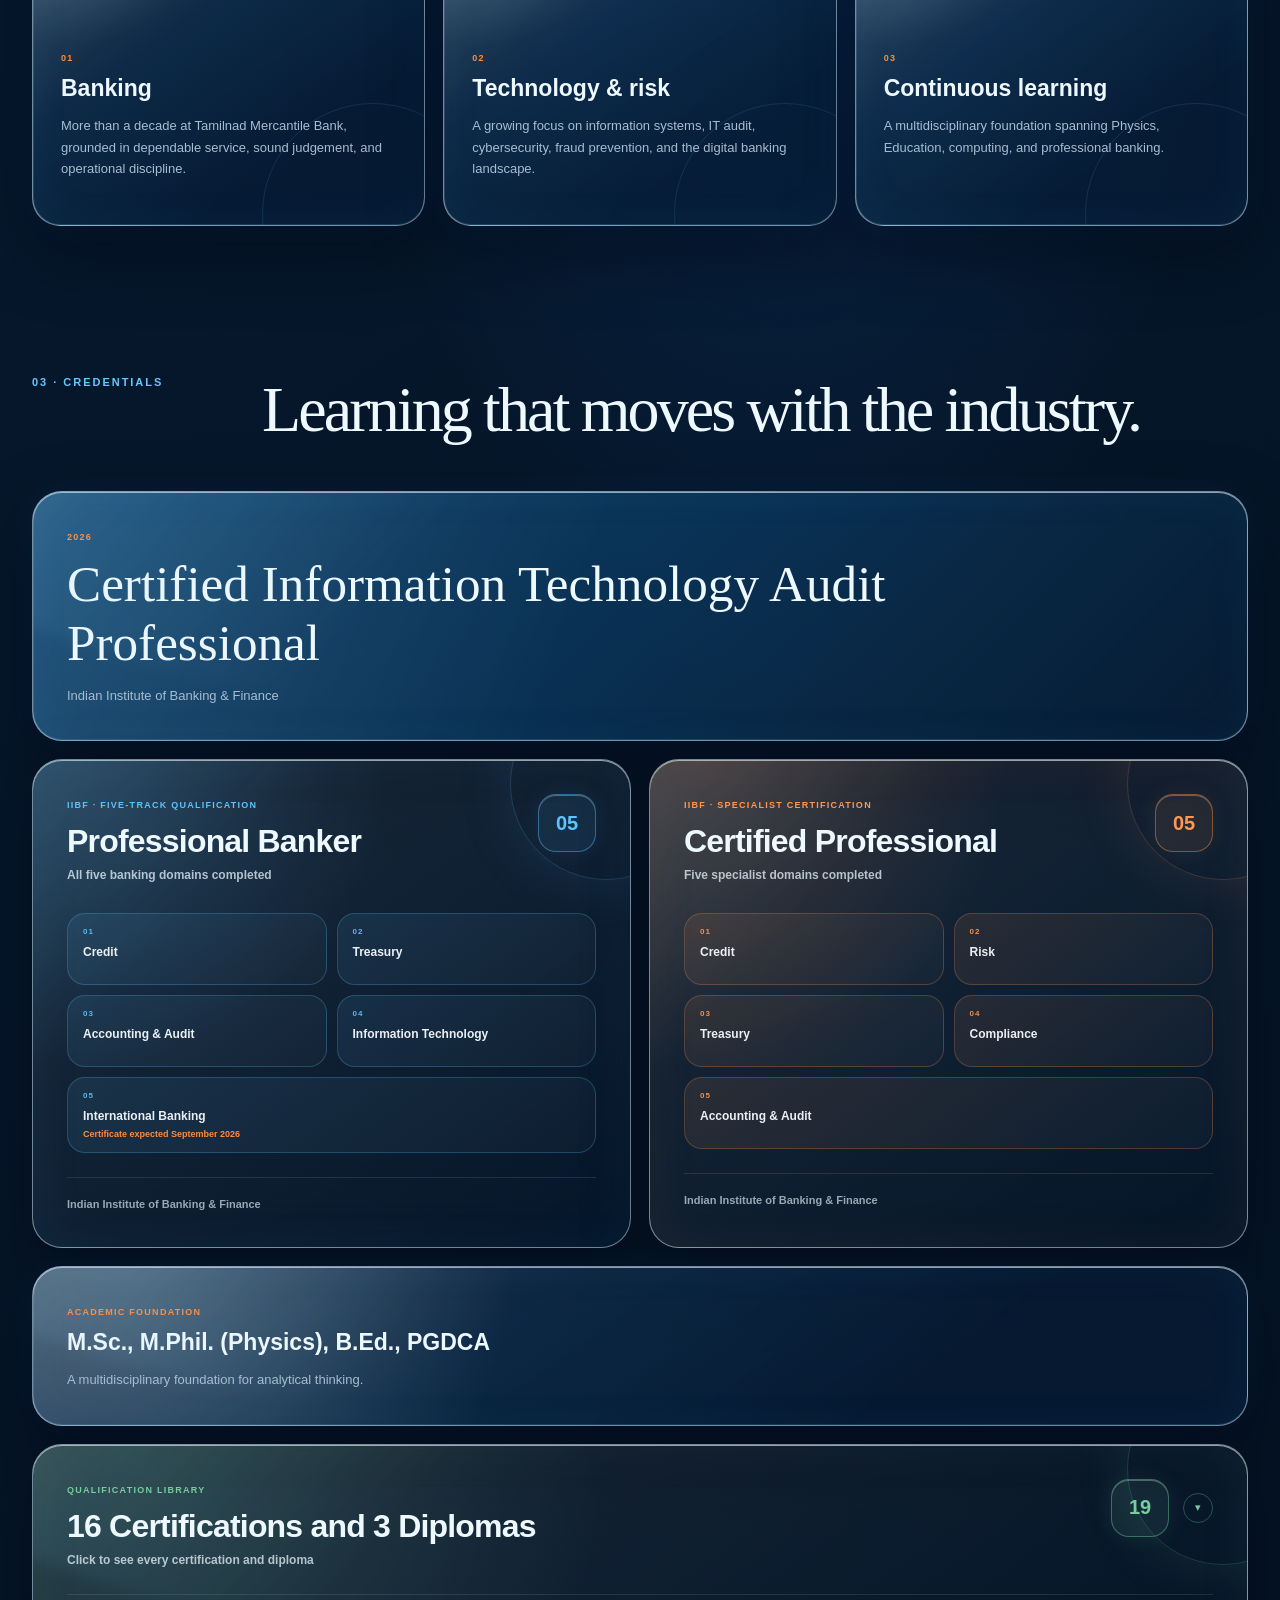
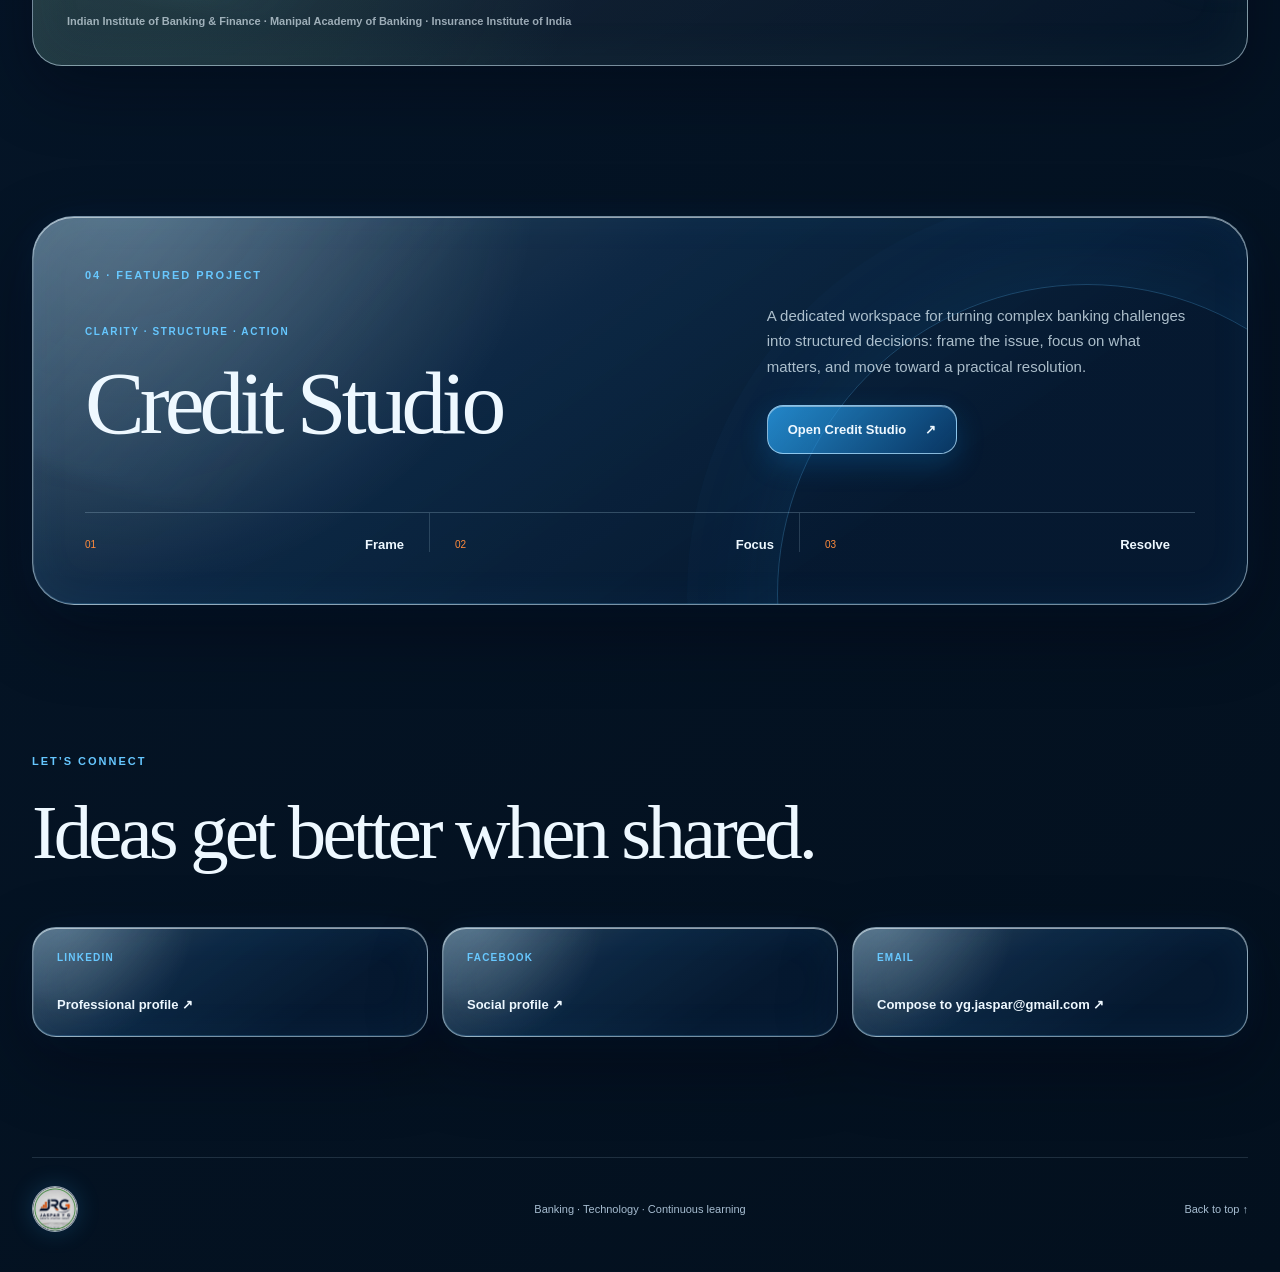
==== commit 045539cc: "Article Space removal" ====
--- a/portfolio/index.html
+++ b/portfolio/index.html
@@ -152,6 +152,9 @@
         </div>
         <div class="articles-grid" id="articlesGrid" aria-busy="true">
           <p class="articles-status" id="articlesStatus">Loading summaries…</p>
+        </div>
+        <div class="articles-more" id="articlesMore" hidden>
+          <button type="button" id="articlesMoreButton" aria-controls="articlesGrid"></button>
         </div>
       </section>
 
@@ -613,6 +616,8 @@
         const grid = document.getElementById("articlesGrid");
         const status = document.getElementById("articlesStatus");
         const filters = document.getElementById("articleFilters");
+        const more = document.getElementById("articlesMore");
+        const moreButton = document.getElementById("articlesMoreButton");
         const reader = document.getElementById("articleReader");
         const panel = reader.querySelector(".article-reader-panel");
         const closeButton = document.getElementById("readerClose");
@@ -629,6 +634,7 @@
         const cache = new Map();
         let articles = [];
         let language = "all";
+        let expanded = false;
         let lastFocused = null;
 
         const formatDate = (value) => {
@@ -683,15 +689,28 @@
           return button;
         };
 
+        // Six fills two rows on a wide screen; beyond that the section would swamp the
+        // page, so the rest waits behind a button.
+        const PAGE_SIZE = 6;
+
         const render = () => {
           const visible = language === "all"
             ? articles
             : articles.filter((item) => item.language === language);
           if (!visible.length) {
             setStatus("Nothing here yet in that language.");
+            more.hidden = true;
             return;
           }
-          grid.replaceChildren(...visible.map(card));
+          const shown = expanded ? visible : visible.slice(0, PAGE_SIZE);
+          grid.replaceChildren(...shown.map(card));
+          const hidden = visible.length - shown.length;
+          more.hidden = visible.length <= PAGE_SIZE;
+          moreButton.textContent = expanded
+            ? "Show fewer"
+            : `Show all ${visible.length} summaries`;
+          moreButton.setAttribute("aria-expanded", String(expanded));
+          if (hidden === 0 && !expanded) more.hidden = true;
         };
 
         const installFilters = () => {
@@ -706,6 +725,7 @@
             button.setAttribute("aria-pressed", String(code === language));
             button.addEventListener("click", () => {
               language = code;
+              expanded = false;
               filters.querySelectorAll(".articles-filter").forEach((other) => {
                 other.setAttribute("aria-pressed", String(other === button));
               });
@@ -804,6 +824,16 @@
             renderBody([{ type: "p", text: "This summary could not be loaded just now." }]);
           }
         };
+
+        moreButton.addEventListener("click", () => {
+          const collapsing = expanded;
+          expanded = !expanded;
+          render();
+          if (collapsing) {
+            document.getElementById("articles").scrollIntoView({ block: "start" });
+          }
+          moreButton.focus();
+        });
 
         closeButton.addEventListener("click", close);
         reader.querySelector("[data-reader-close]").addEventListener("click", close);
--- a/portfolio/articles.css
+++ b/portfolio/articles.css
@@ -1,7 +1,9 @@
 /* Articles & Summaries — card grid plus a reading overlay, fed by articles.json */
 
+/* Matches the 150px the other full sections use, so the news brief has room to end. */
 .articles {
   scroll-margin-top: 100px;
+  padding-top: 150px;
 }
 
 .articles-head {
@@ -62,12 +64,58 @@
   gap: 18px;
 }
 
+/* Three across on a wide screen, so the six-card first page is two full rows and
+   summary text keeps a comfortable measure rather than stretching thin. */
+@media (min-width: 1080px) {
+  .articles-grid {
+    grid-template-columns: repeat(3, minmax(0, 1fr));
+  }
+}
+
 .articles-status {
   grid-column: 1 / -1;
   margin: 0;
   padding: 26px 0;
   color: var(--muted);
   font-size: 13px;
+}
+
+.articles-more {
+  display: flex;
+  align-items: center;
+  gap: 16px;
+  margin-top: 22px;
+}
+
+/* Same trap as the reader: display:flex would override the hidden attribute. */
+.articles-more[hidden] {
+  display: none;
+}
+
+.articles-more::after {
+  height: 1px;
+  flex: 1;
+  background: linear-gradient(90deg, rgba(190, 230, 255, 0.22), transparent);
+  content: "";
+}
+
+.articles-more button {
+  border: 1px solid rgba(190, 230, 255, 0.28);
+  border-radius: 999px;
+  padding: 11px 22px;
+  color: var(--ice);
+  font-family: inherit;
+  font-size: 12px;
+  font-weight: 700;
+  letter-spacing: 0.03em;
+  background: rgba(255, 255, 255, 0.05);
+  cursor: pointer;
+  transition: border-color 180ms ease, background 180ms ease;
+}
+
+.articles-more button:hover {
+  border-color: rgba(102, 199, 255, 0.6);
+  background: rgba(102, 199, 255, 0.1);
 }
 
 .article-card {
@@ -309,6 +357,10 @@
 }
 
 @media (max-width: 760px) {
+  .articles {
+    padding-top: 100px;
+  }
+
   .articles-grid {
     grid-template-columns: 1fr;
   }
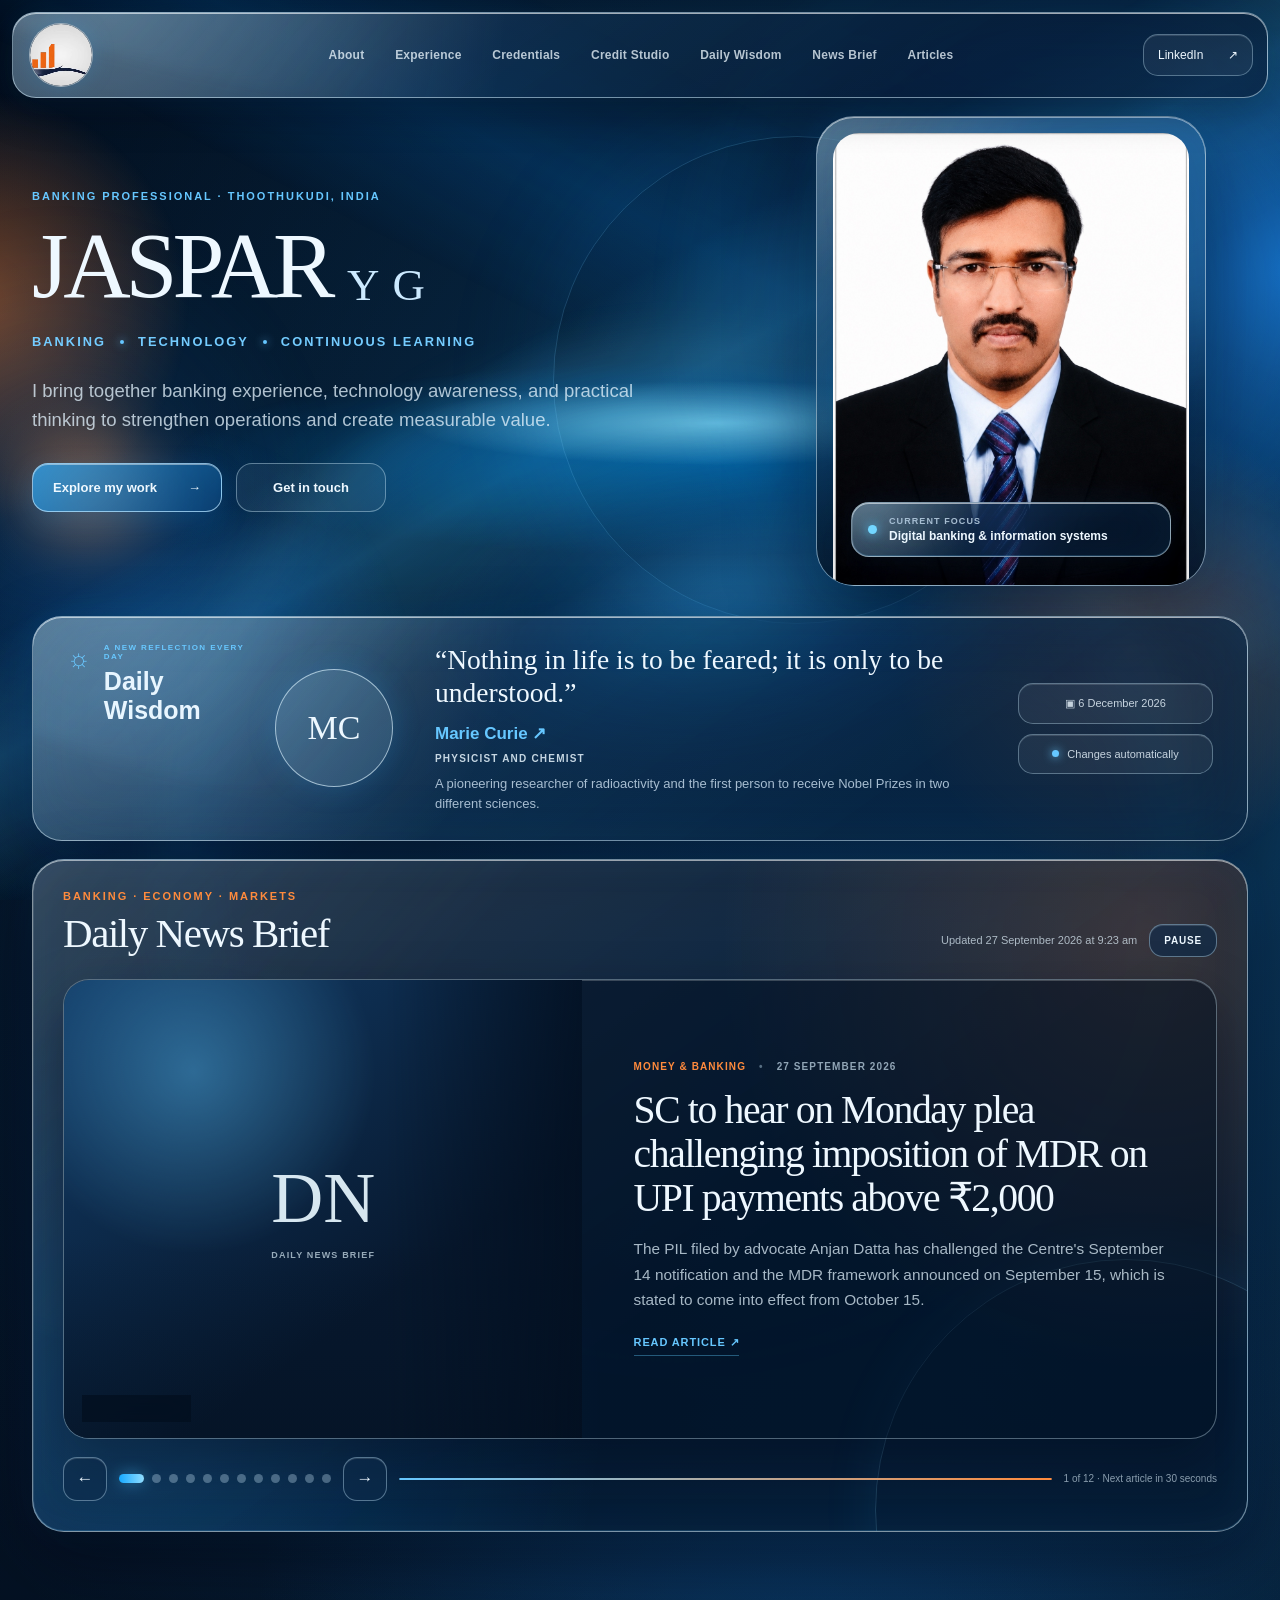
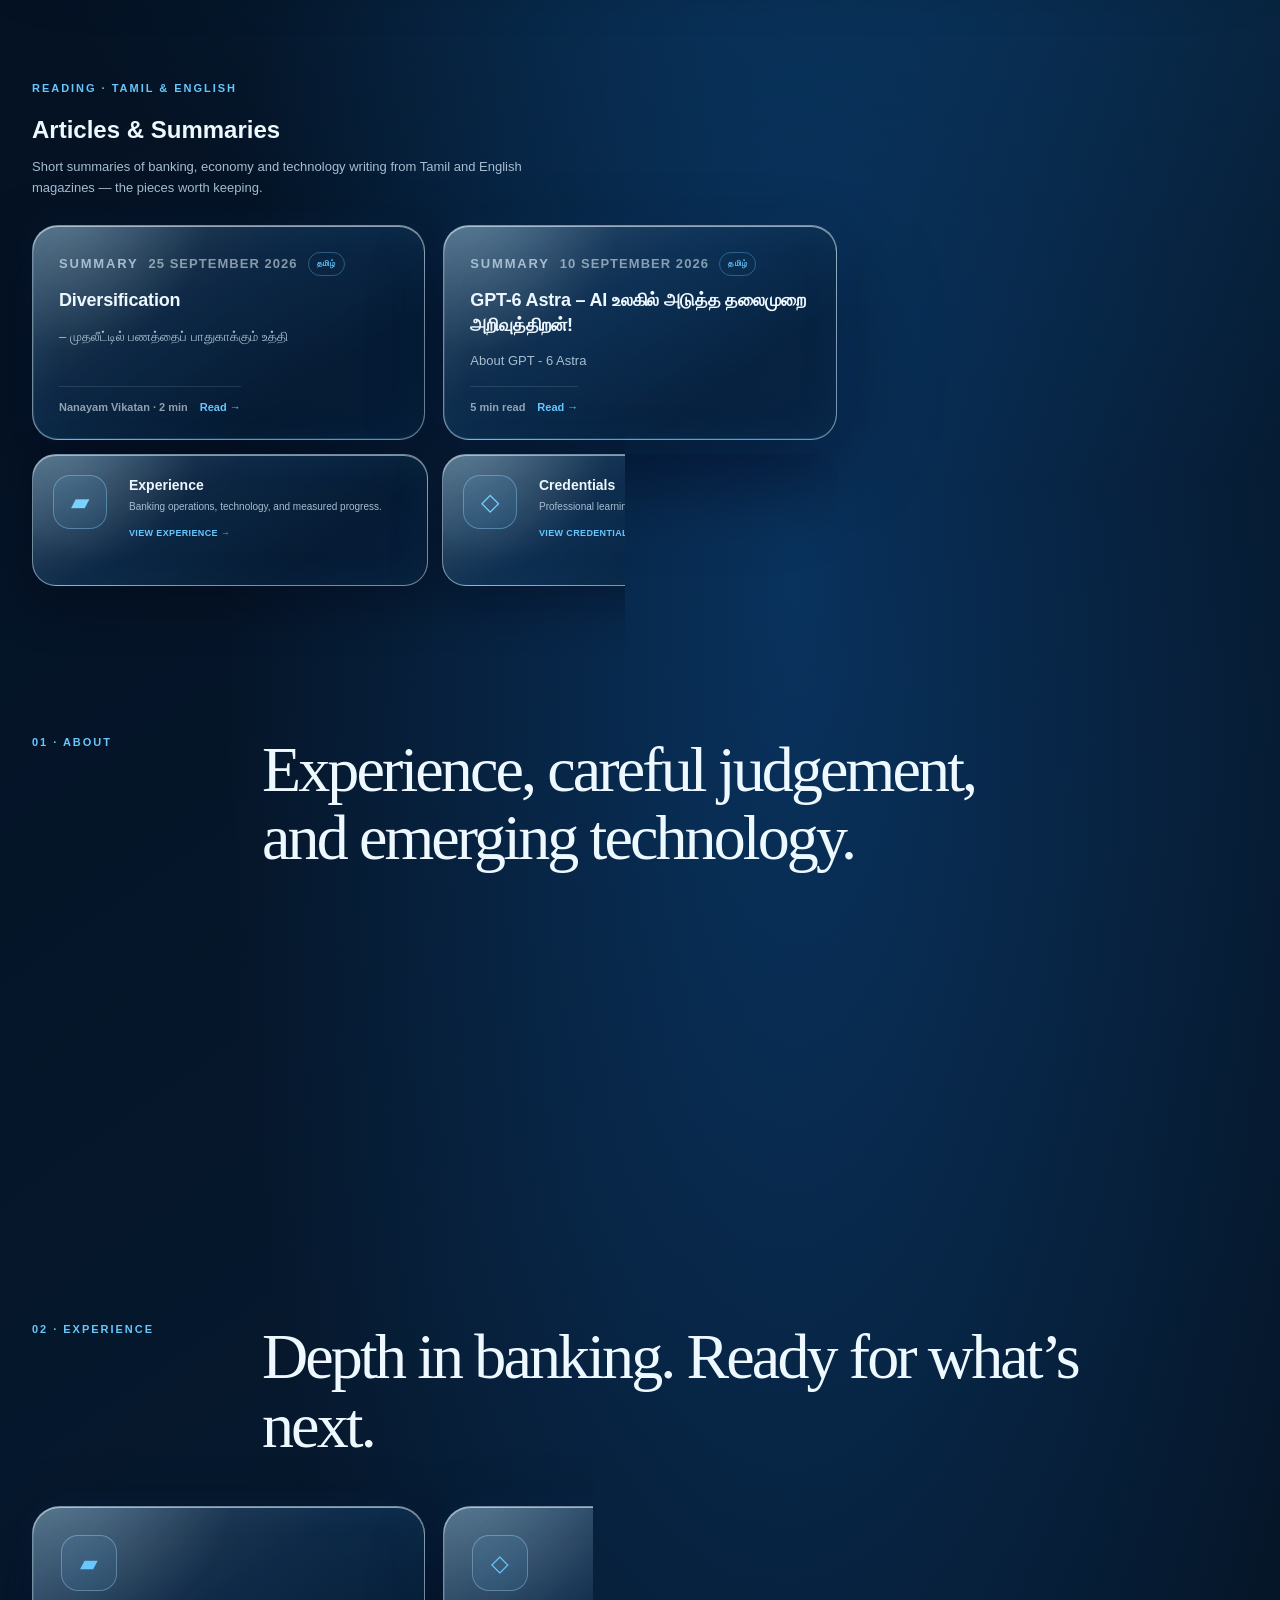
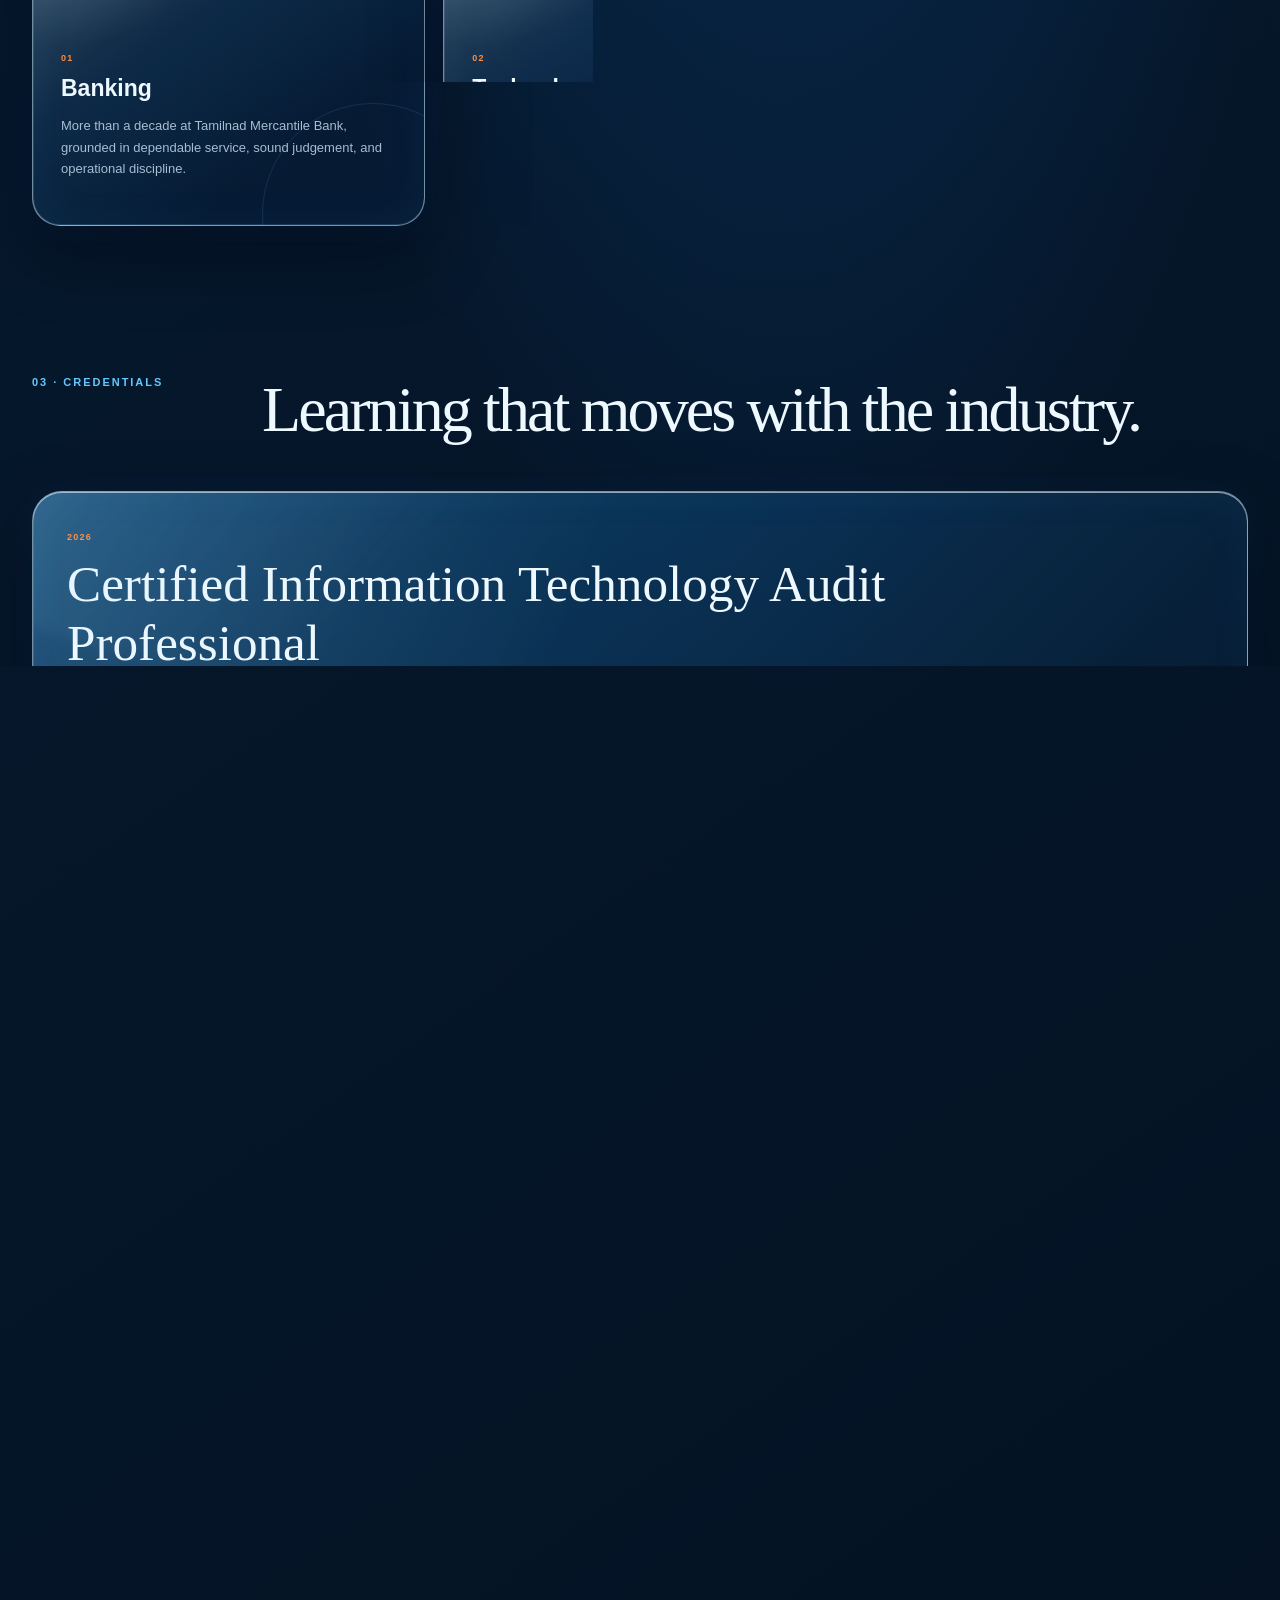
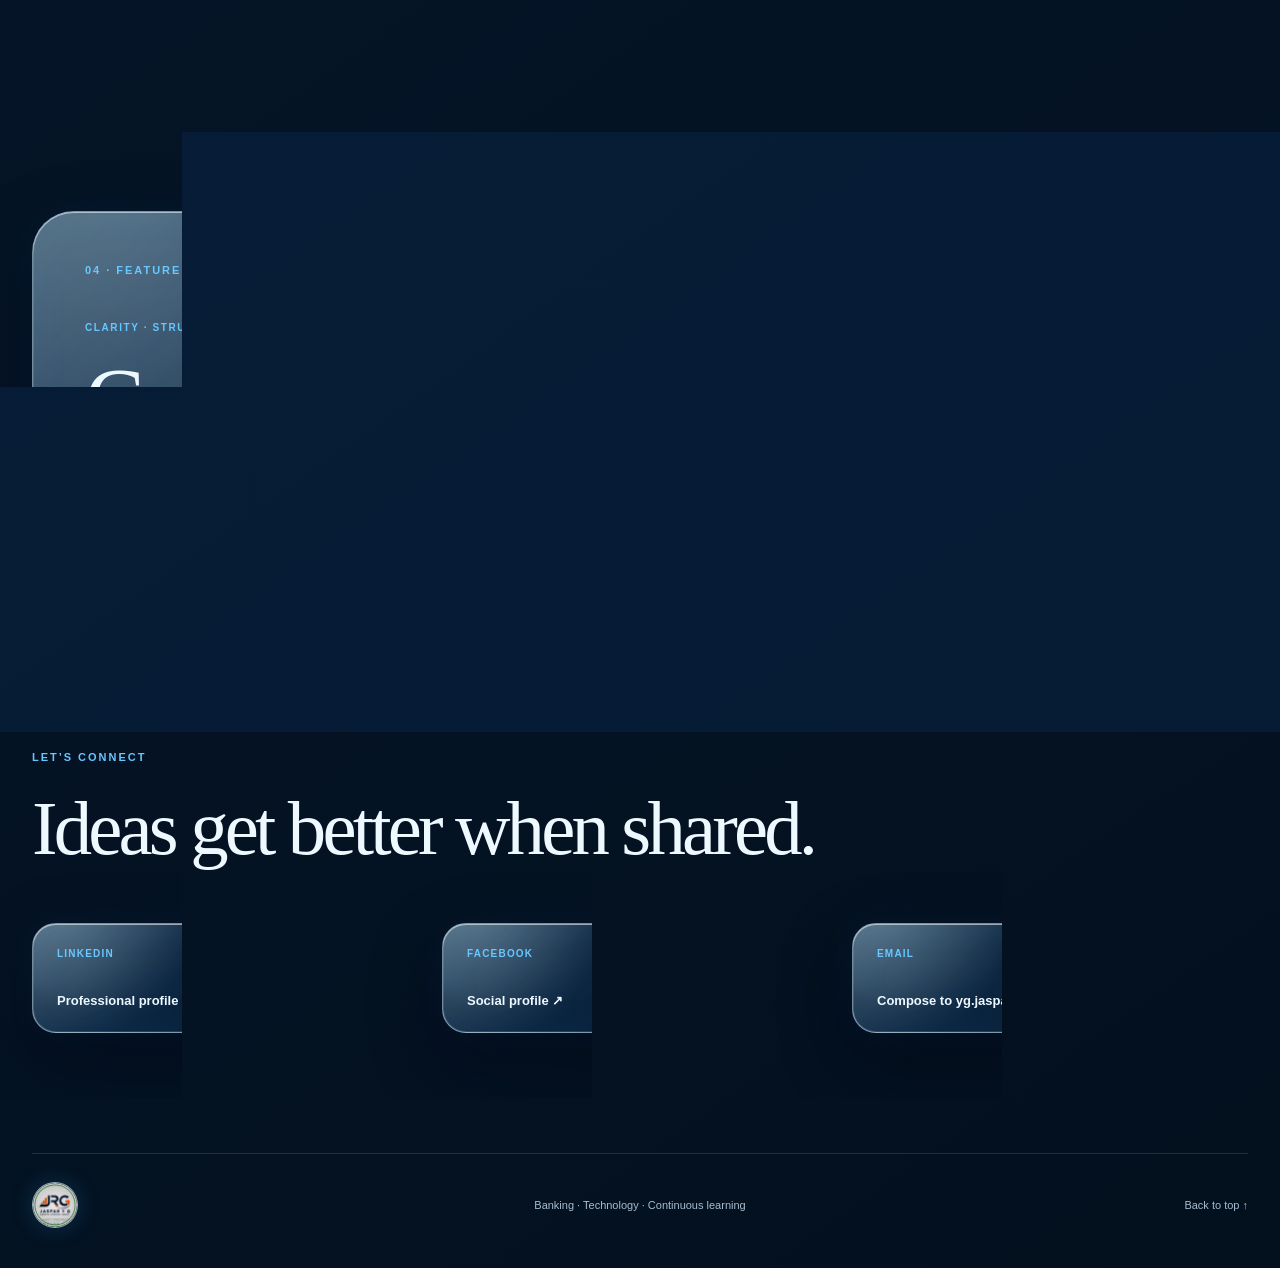
==== commit aca1b0df: "Credentials: drop pending date, credit ISA diploma to IIBF, add AI/ML certification" ====
--- a/portfolio/index.html
+++ b/portfolio/index.html
@@ -256,7 +256,7 @@
               <li><small>02</small><strong>Treasury</strong></li>
               <li><small>03</small><strong>Accounting &amp; Audit</strong></li>
               <li><small>04</small><strong>Information Technology</strong></li>
-              <li class="domain-pending"><small>05</small><strong>International Banking</strong><em>Certificate expected September 2026</em></li>
+              <li><small>05</small><strong>International Banking</strong></li>
             </ul>
             <p class="credential-issuer">Indian Institute of Banking &amp; Finance</p>
           </article>
@@ -288,11 +288,11 @@
               <summary class="credential-focus-header">
                 <div>
                   <span class="credential-kicker">Qualification library</span>
-                  <h3>16 Certifications and 3 Diplomas</h3>
+                  <h3>17 Certifications and 3 Diplomas</h3>
                   <p class="credential-summary">Click to see every certification and diploma</p>
                 </div>
                 <span class="credential-library-toggle" aria-hidden="true">
-                  <strong class="credential-count">19</strong>
+                  <strong class="credential-count">20</strong>
                   <span class="credential-chevron">▾</span>
                 </span>
               </summary>
@@ -302,11 +302,11 @@
                   <ol class="credential-list">
                     <li>Diploma in Banking <em>Manipal Academy of Banking</em></li>
                     <li>Diploma in International Banking &amp; Finance <em>IIBF</em></li>
-                    <li>Diploma in Information System Audit</li>
+                    <li>Diploma in Information System Audit <em>IIBF</em></li>
                   </ol>
                 </section>
                 <section class="credential-library-group credential-library-group-wide">
-                  <h4>Certifications <span>16</span></h4>
+                  <h4>Certifications <span>17</span></h4>
                   <ol class="credential-list">
                     <li>JAIIB — Junior Associate of IIBF</li>
                     <li>CAIIB — Certified Associate of IIBF</li>
@@ -323,6 +323,7 @@
                     <li>Certificate in Ethics in Banking <em>IIBF</em></li>
                     <li>Climate Risk &amp; Sustainable Finance — Foundation <em>IIBF</em></li>
                     <li>Climate Risk &amp; Sustainable Finance — Advanced <em>IIBF</em></li>
+                    <li>Certificate Course in Artificial Intelligence &amp; Machine Learning for Bankers <em>IIBF</em></li>
                     <li>Corporate Agent (Life) Certification <em>Insurance Institute of India</em></li>
                   </ol>
                 </section>
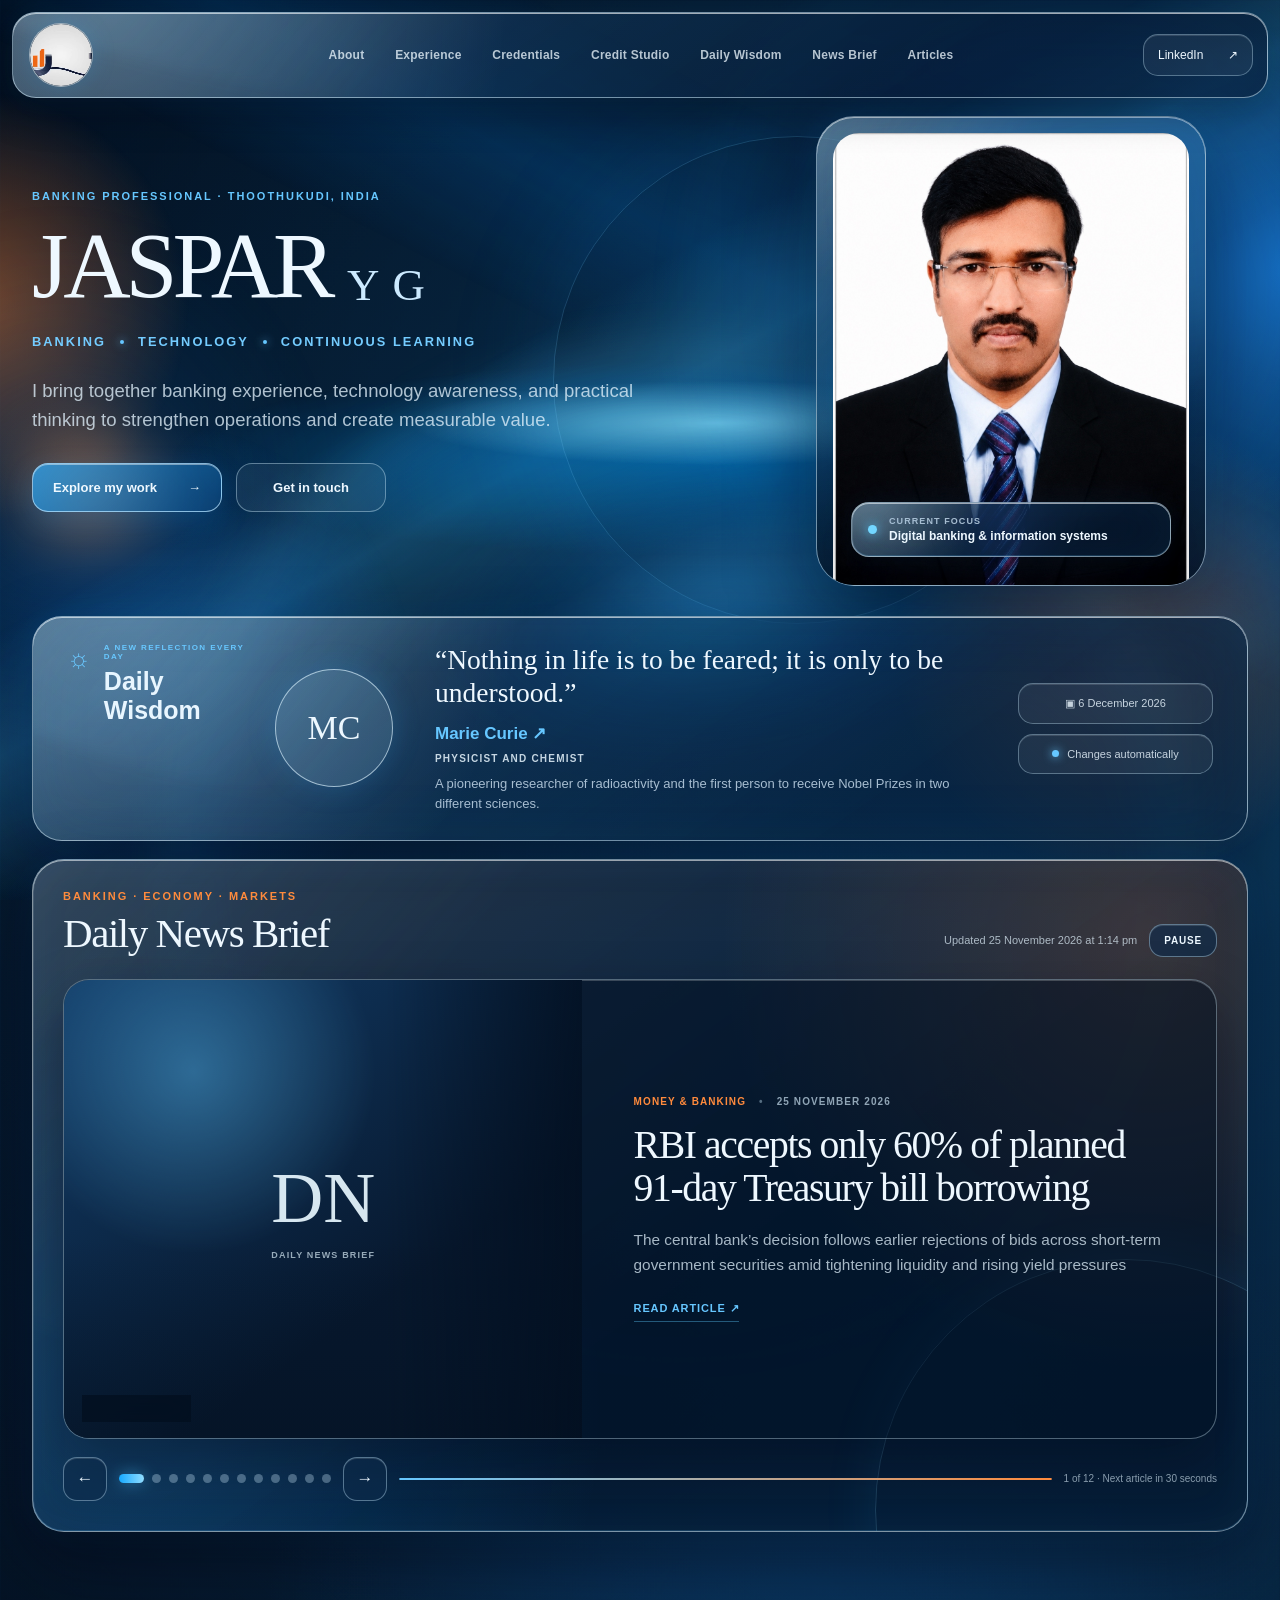
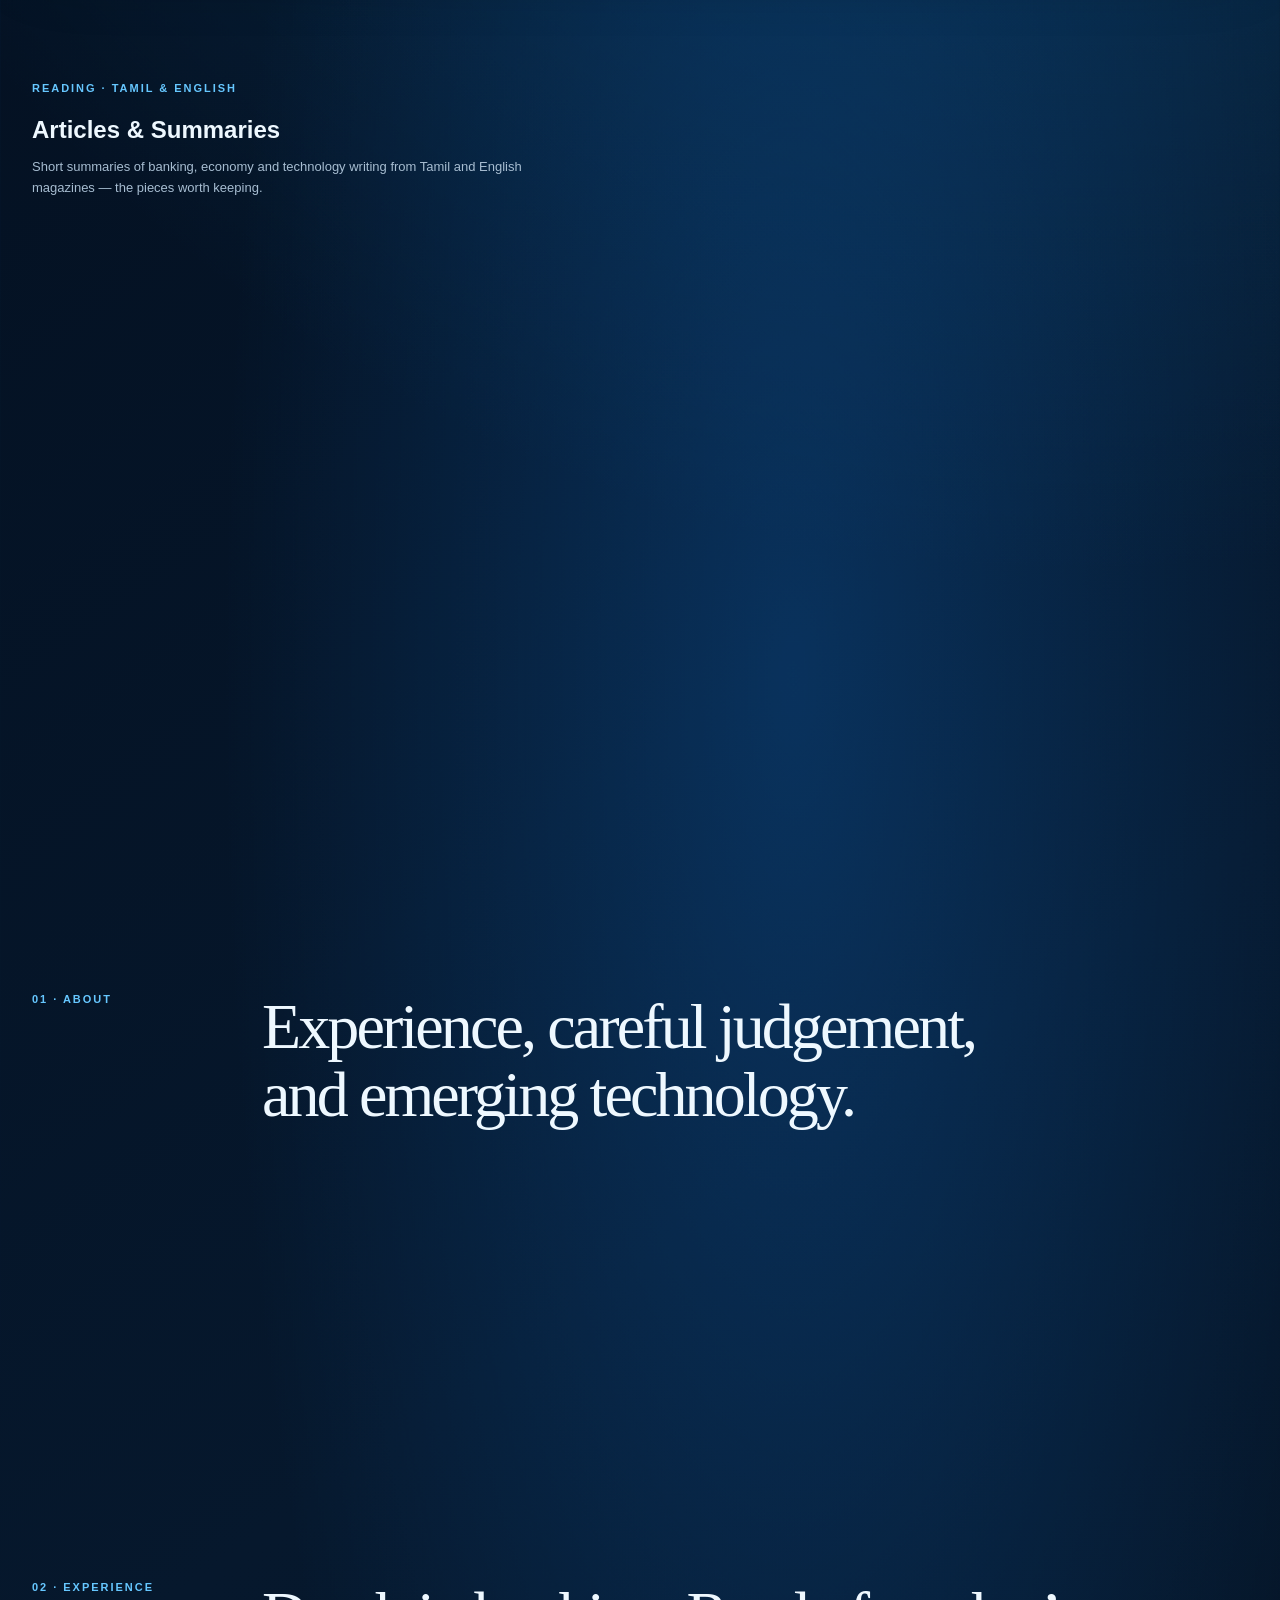
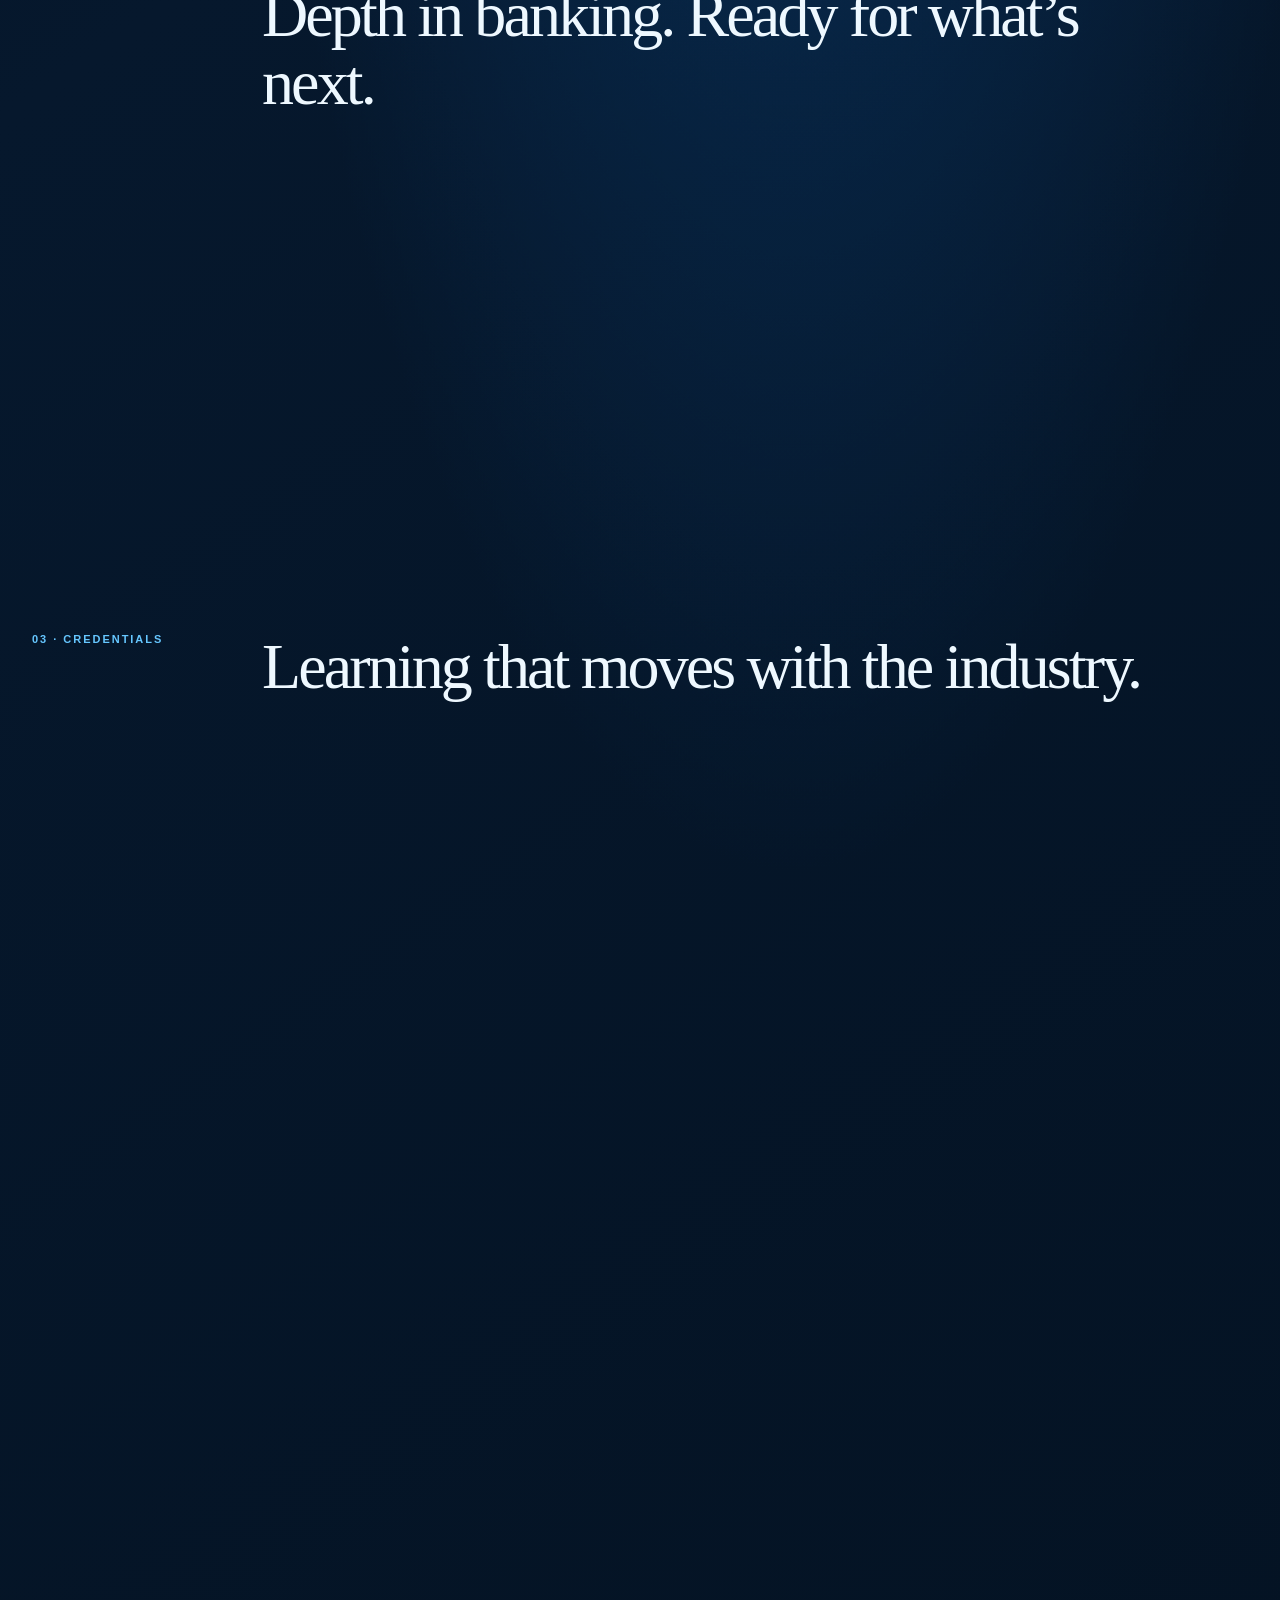
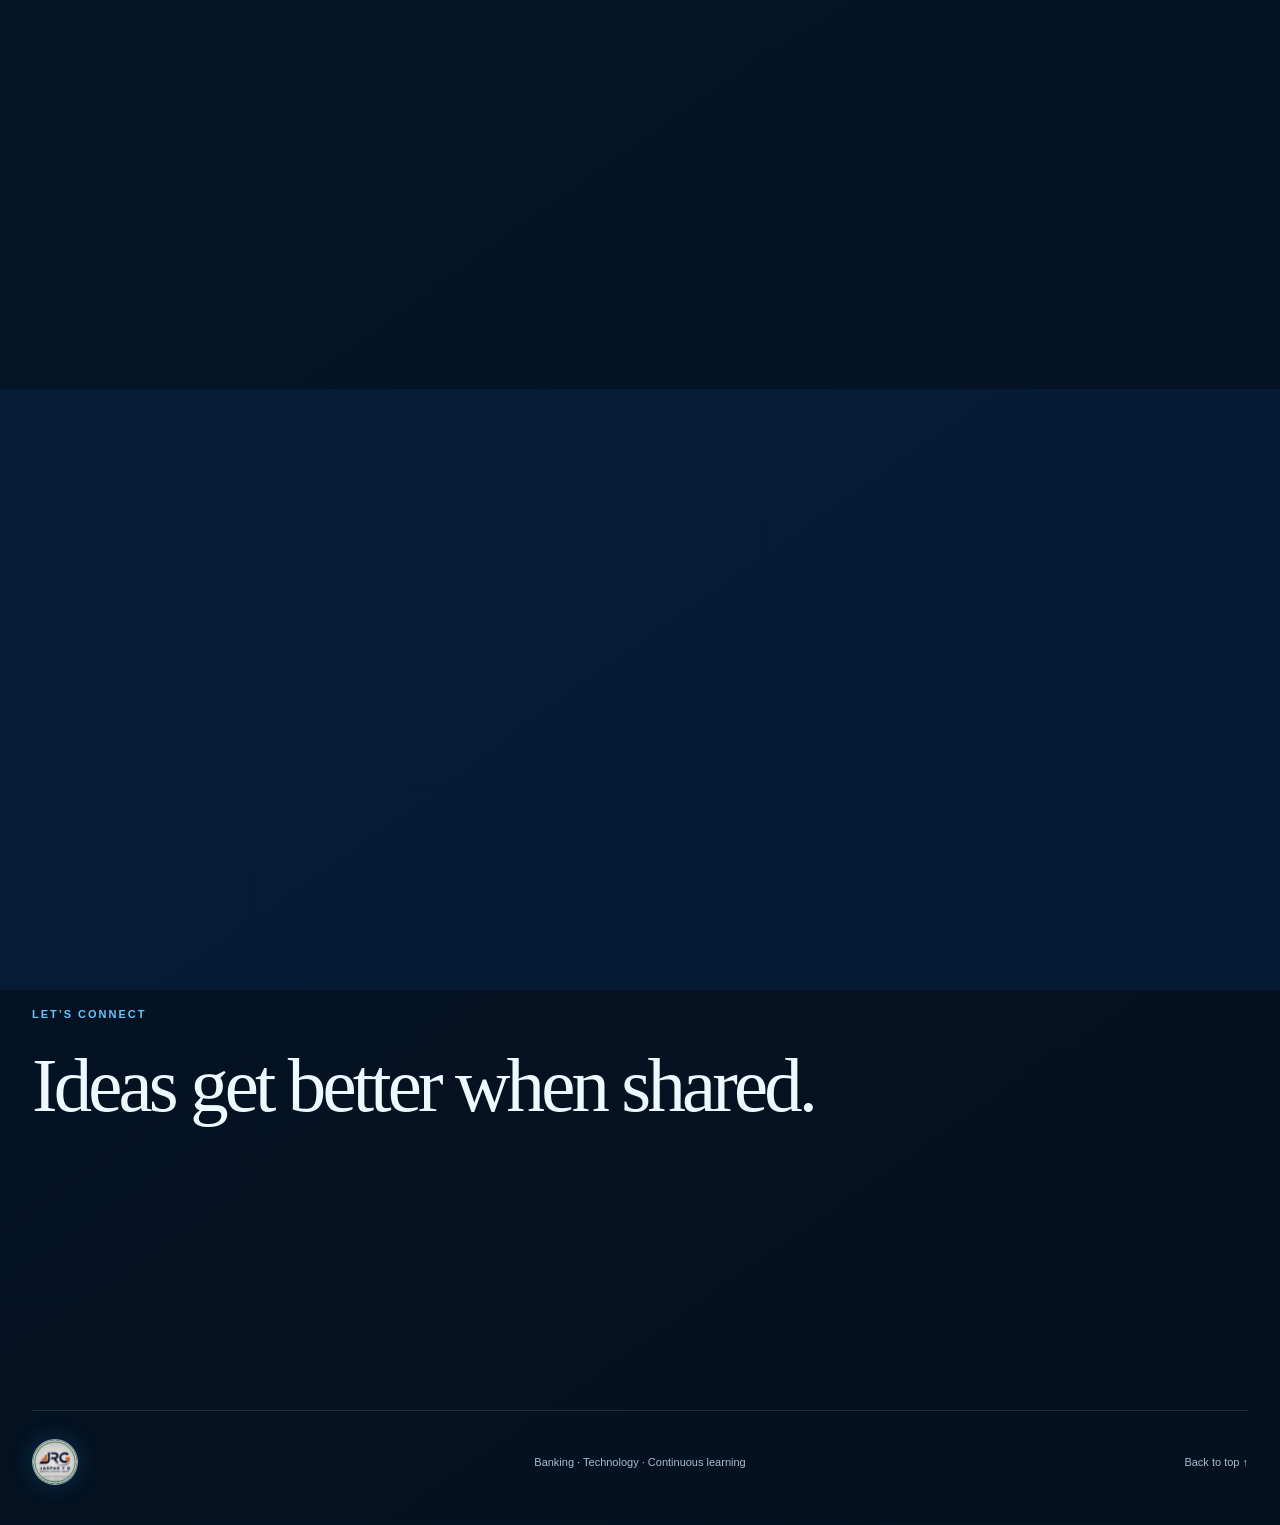
==== commit 461aaf6b: "Point preview image to main site, add canonical" ====
--- a/portfolio/index.html
+++ b/portfolio/index.html
@@ -8,9 +8,10 @@
     <meta property="og:title" content="Jaspar Y G — Banking Professional">
     <meta property="og:description" content="Experience. Judgement. Progress.">
     <meta property="og:type" content="website">
-    <meta property="og:image" content="https://jaspar-yg-portfolio-public.onrender.com/og.png">
+    <link rel="canonical" href="https://jaspar-yg.onrender.com/">
+    <meta property="og:image" content="https://jaspar-yg.onrender.com/og.png">
     <meta name="twitter:card" content="summary_large_image">
-    <meta name="twitter:image" content="https://jaspar-yg-portfolio-public.onrender.com/og.png">
+    <meta name="twitter:image" content="https://jaspar-yg.onrender.com/og.png">
     <link rel="icon" href="jrg-logo-poster.png" type="image/png">
     <link rel="stylesheet" href="styles.css">
     <link rel="stylesheet" href="news.css">
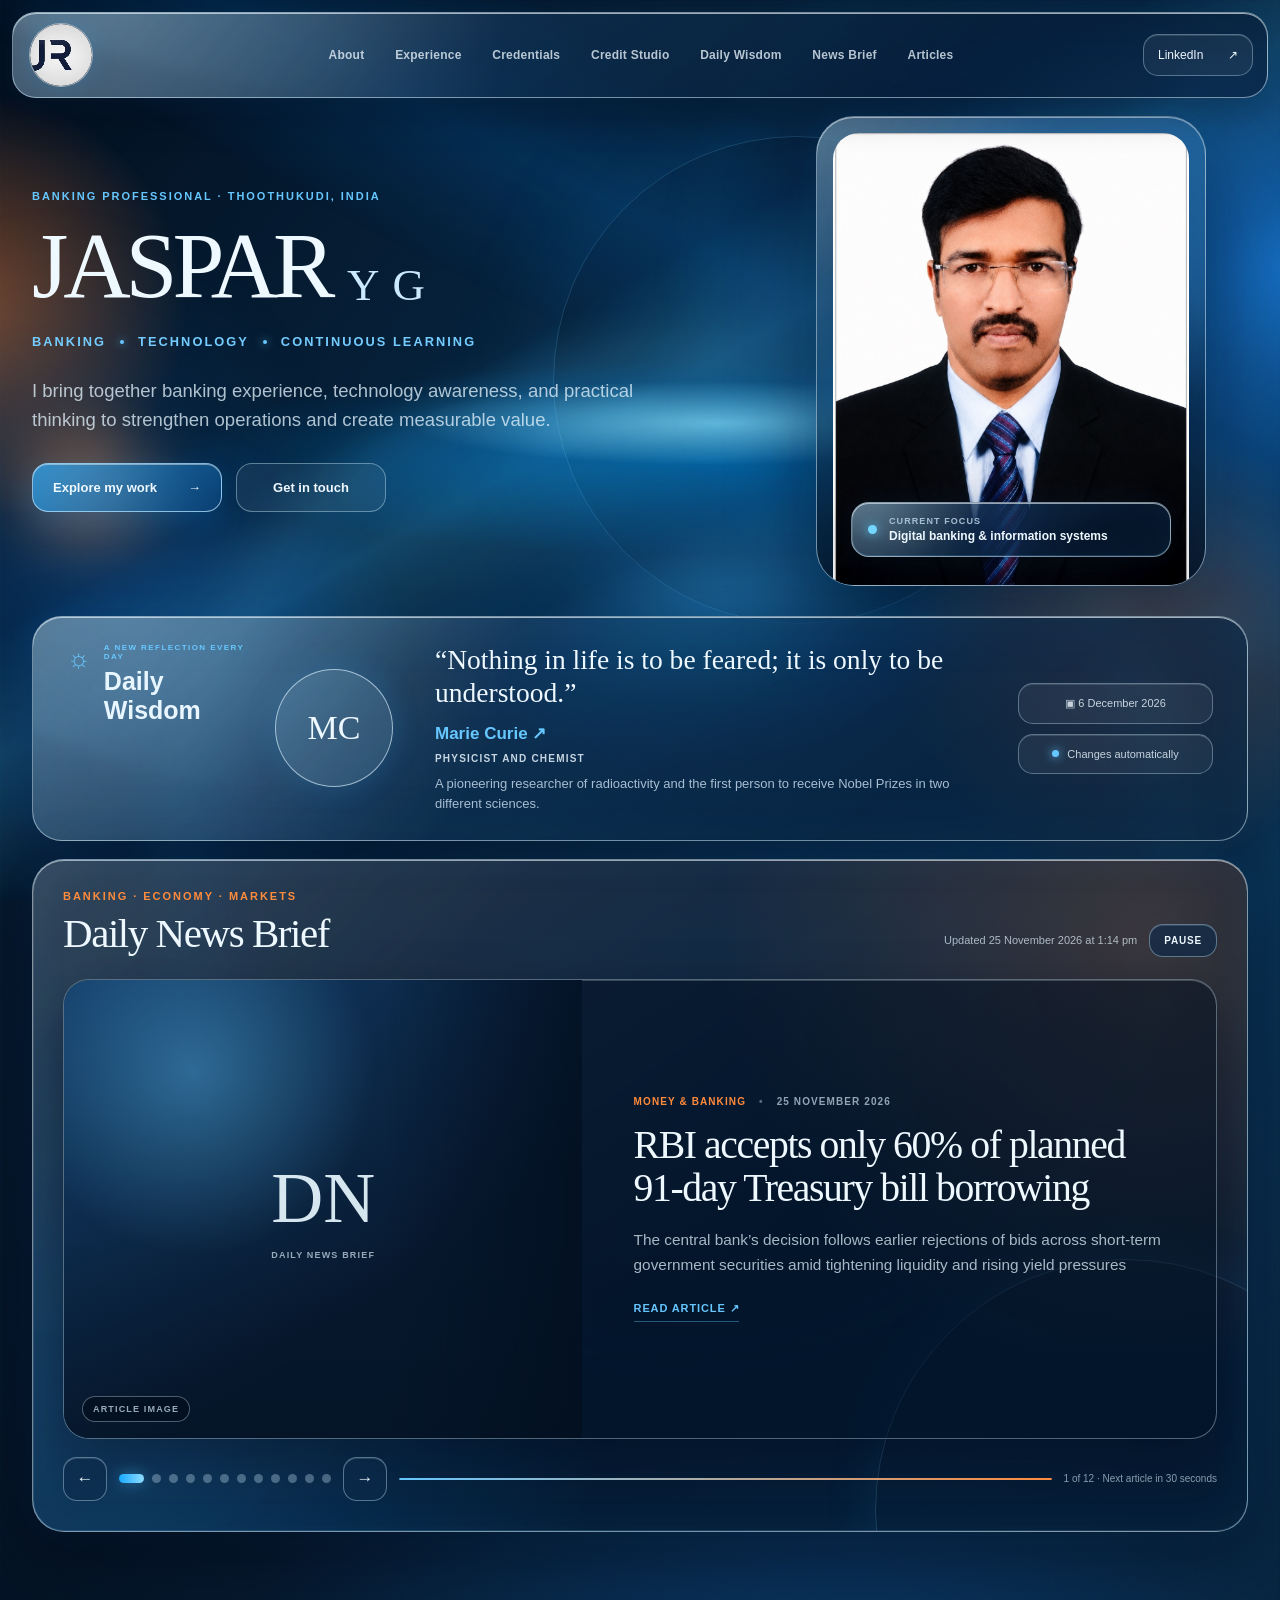
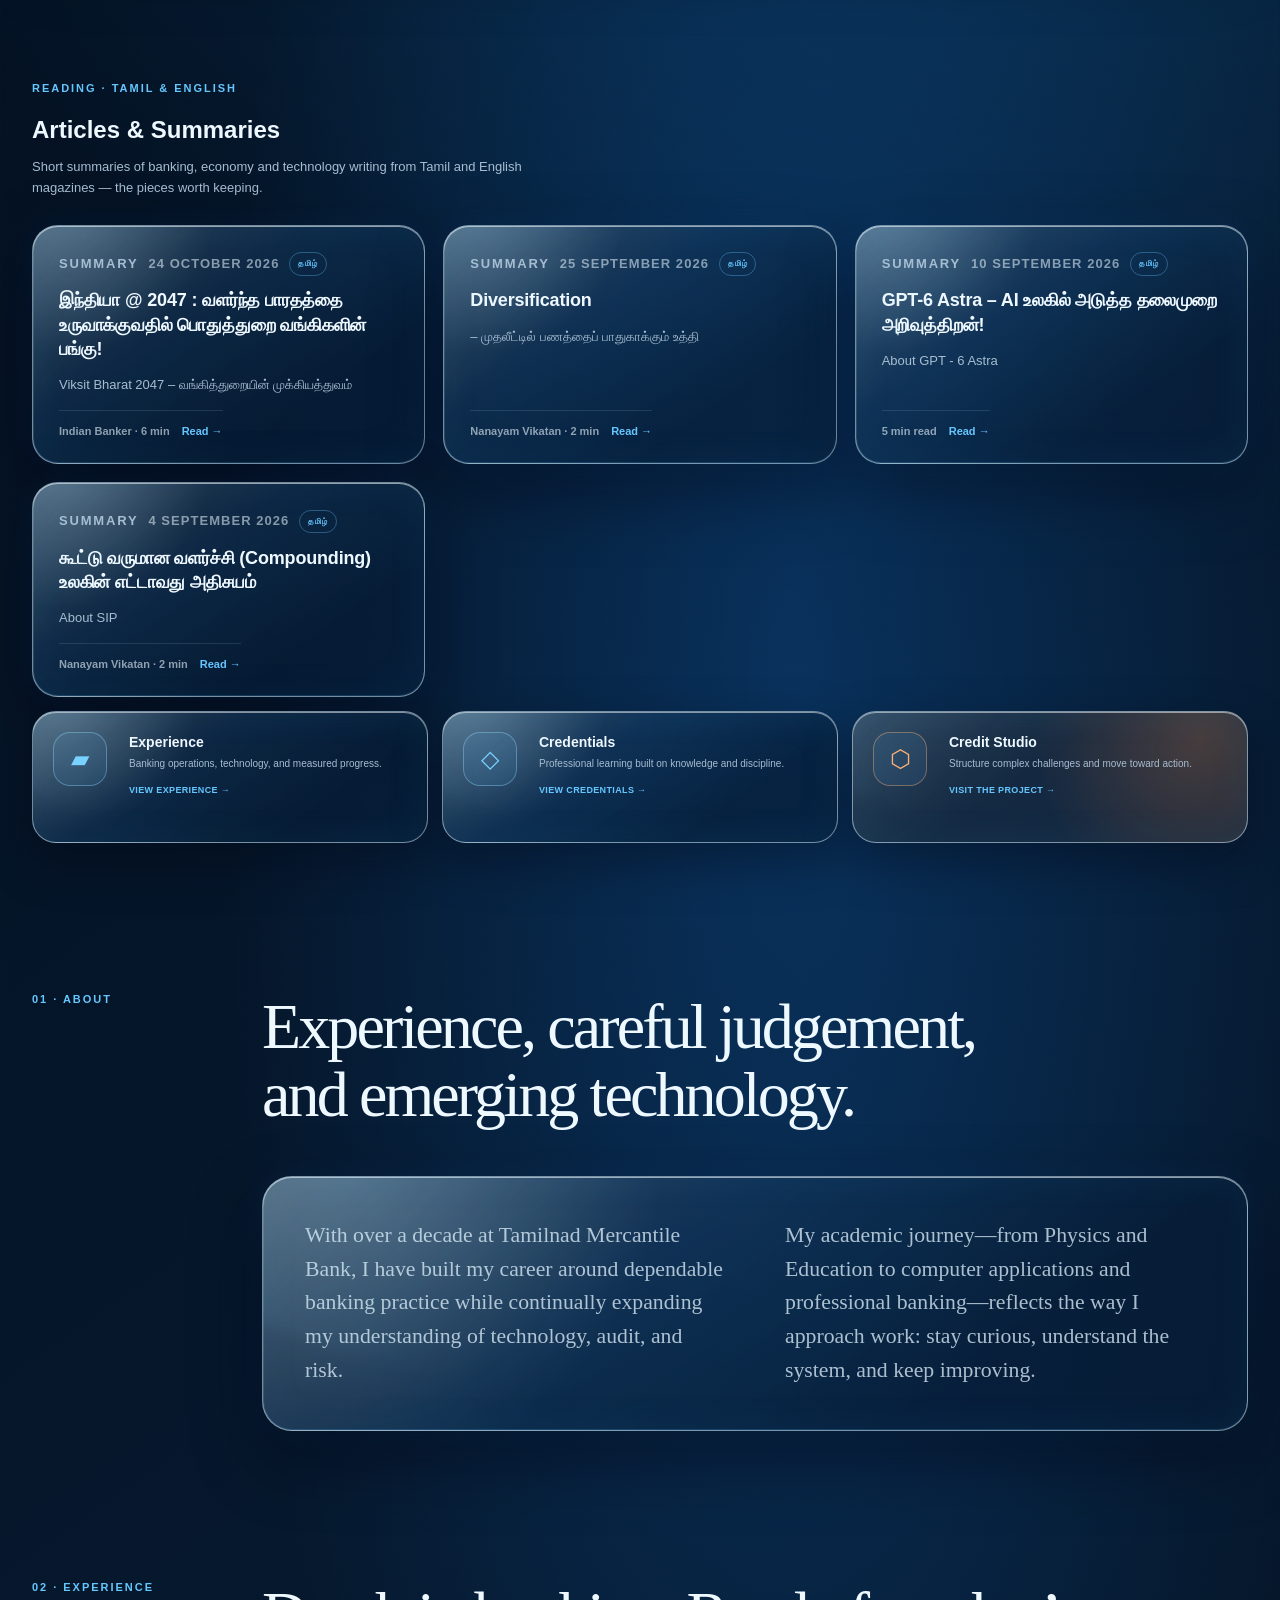
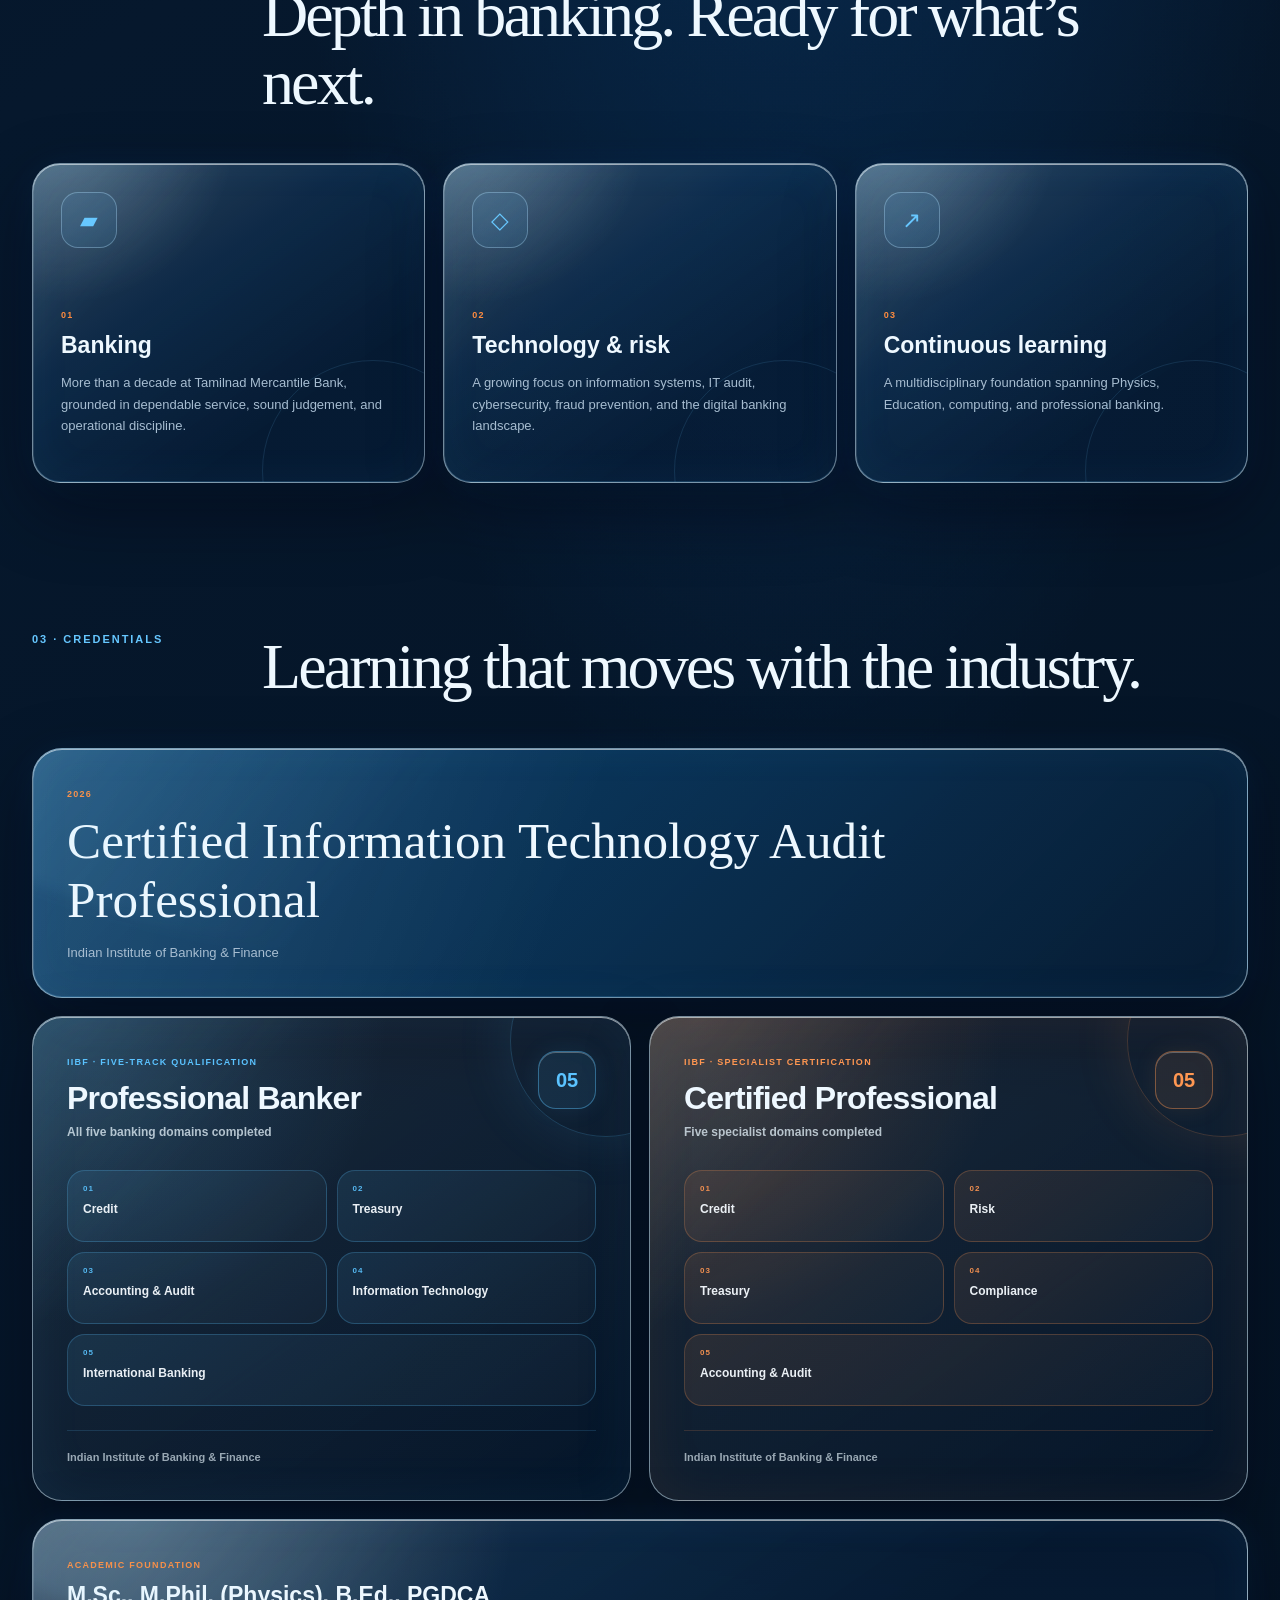
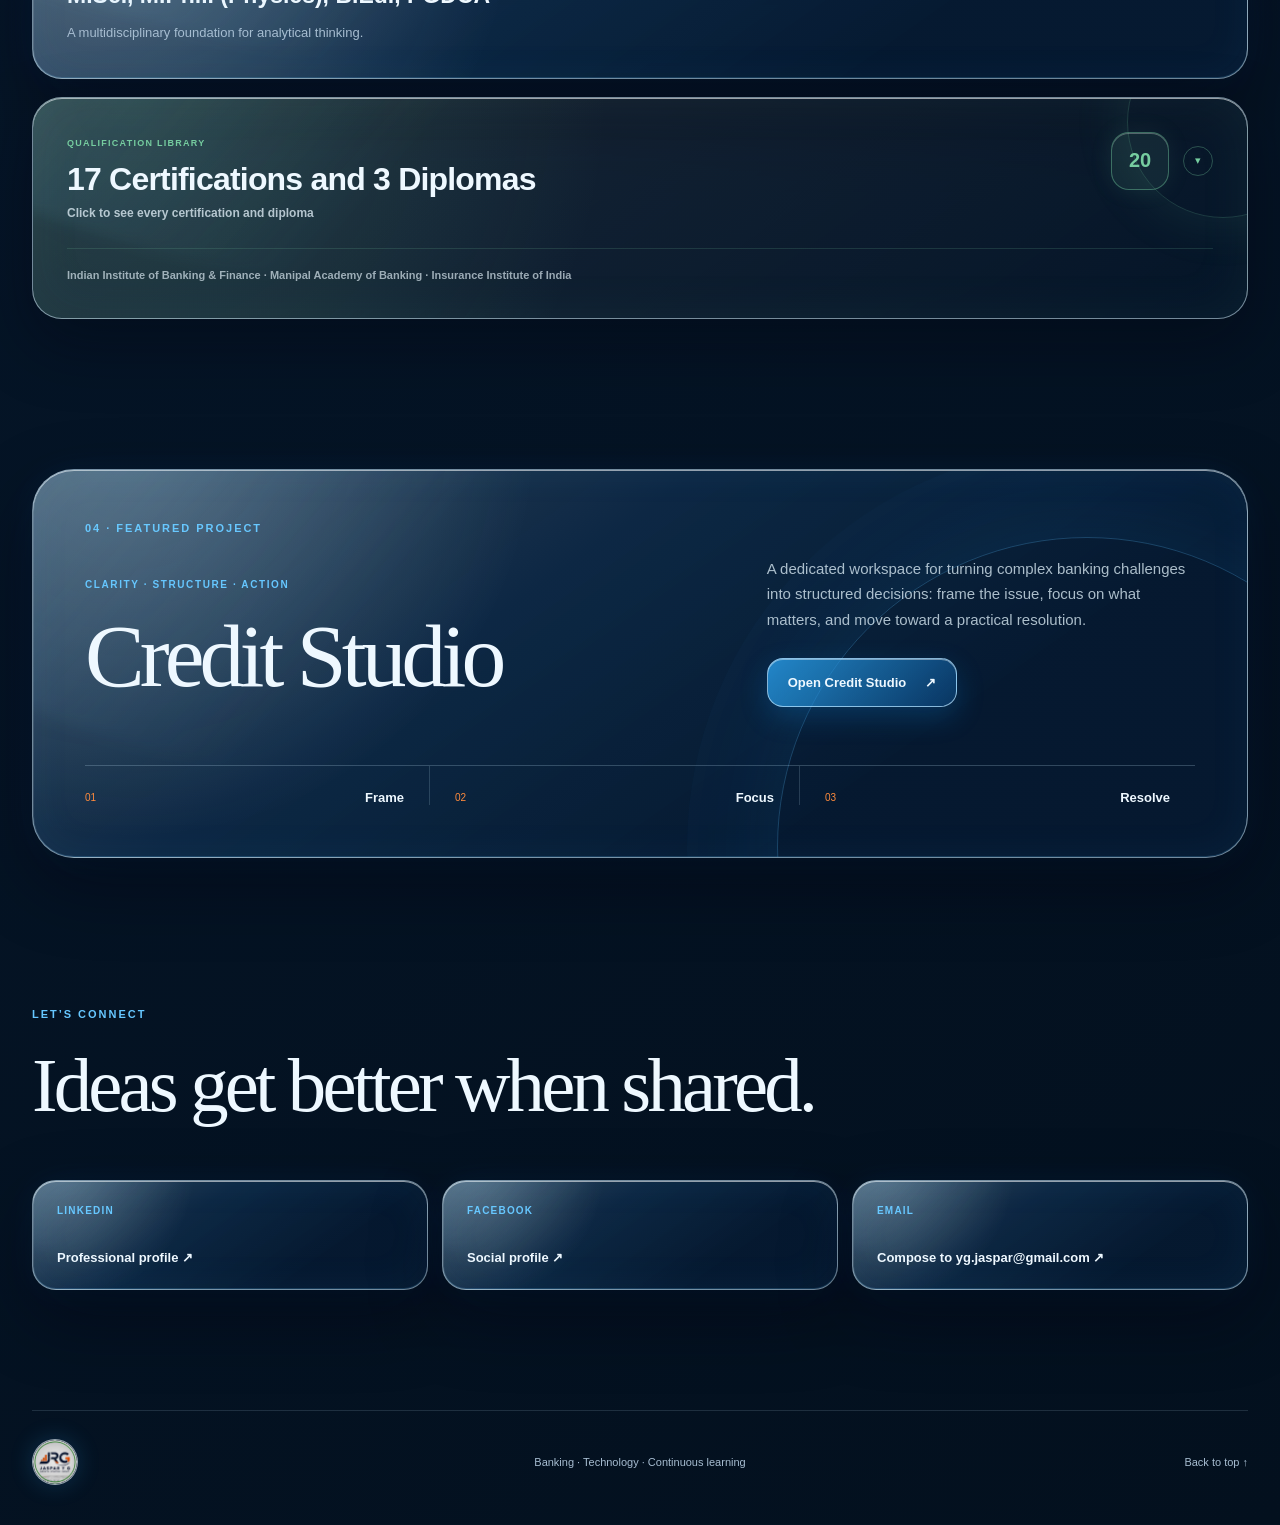
==== commit c4893a1d: "Correct JRG logo in preview image, lengthen description" ====
--- a/portfolio/index.html
+++ b/portfolio/index.html
@@ -6,7 +6,7 @@
     <title>Jaspar Y G — Banking Professional</title>
     <meta name="description" content="Portfolio of Jaspar Y G, a banking professional focused on technology, information systems, and continuous learning.">
     <meta property="og:title" content="Jaspar Y G — Banking Professional">
-    <meta property="og:description" content="Experience. Judgement. Progress.">
+    <meta property="og:description" content="Portfolio of Jaspar Y G, a banking professional focused on technology, information systems, and continuous learning.">
     <meta property="og:type" content="website">
     <link rel="canonical" href="https://jaspar-yg.onrender.com/">
     <meta property="og:image" content="https://jaspar-yg.onrender.com/og.png">
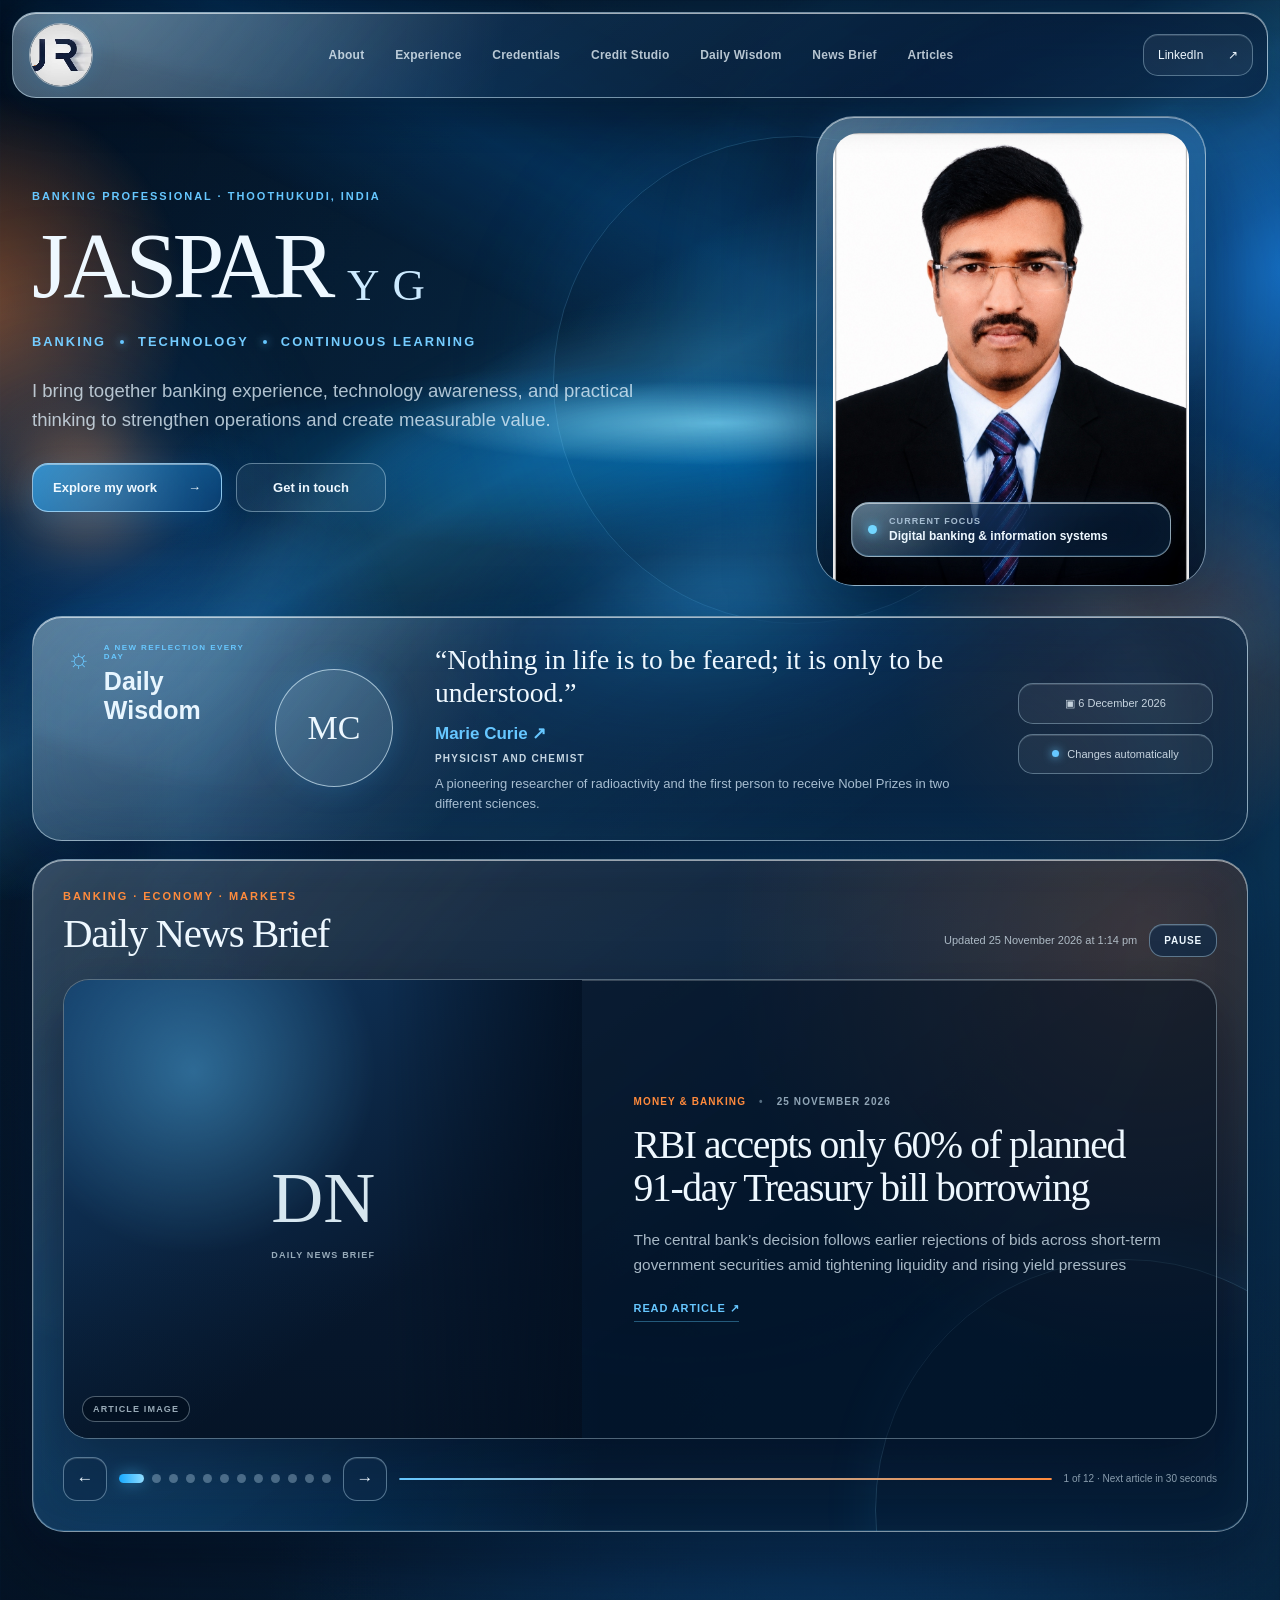
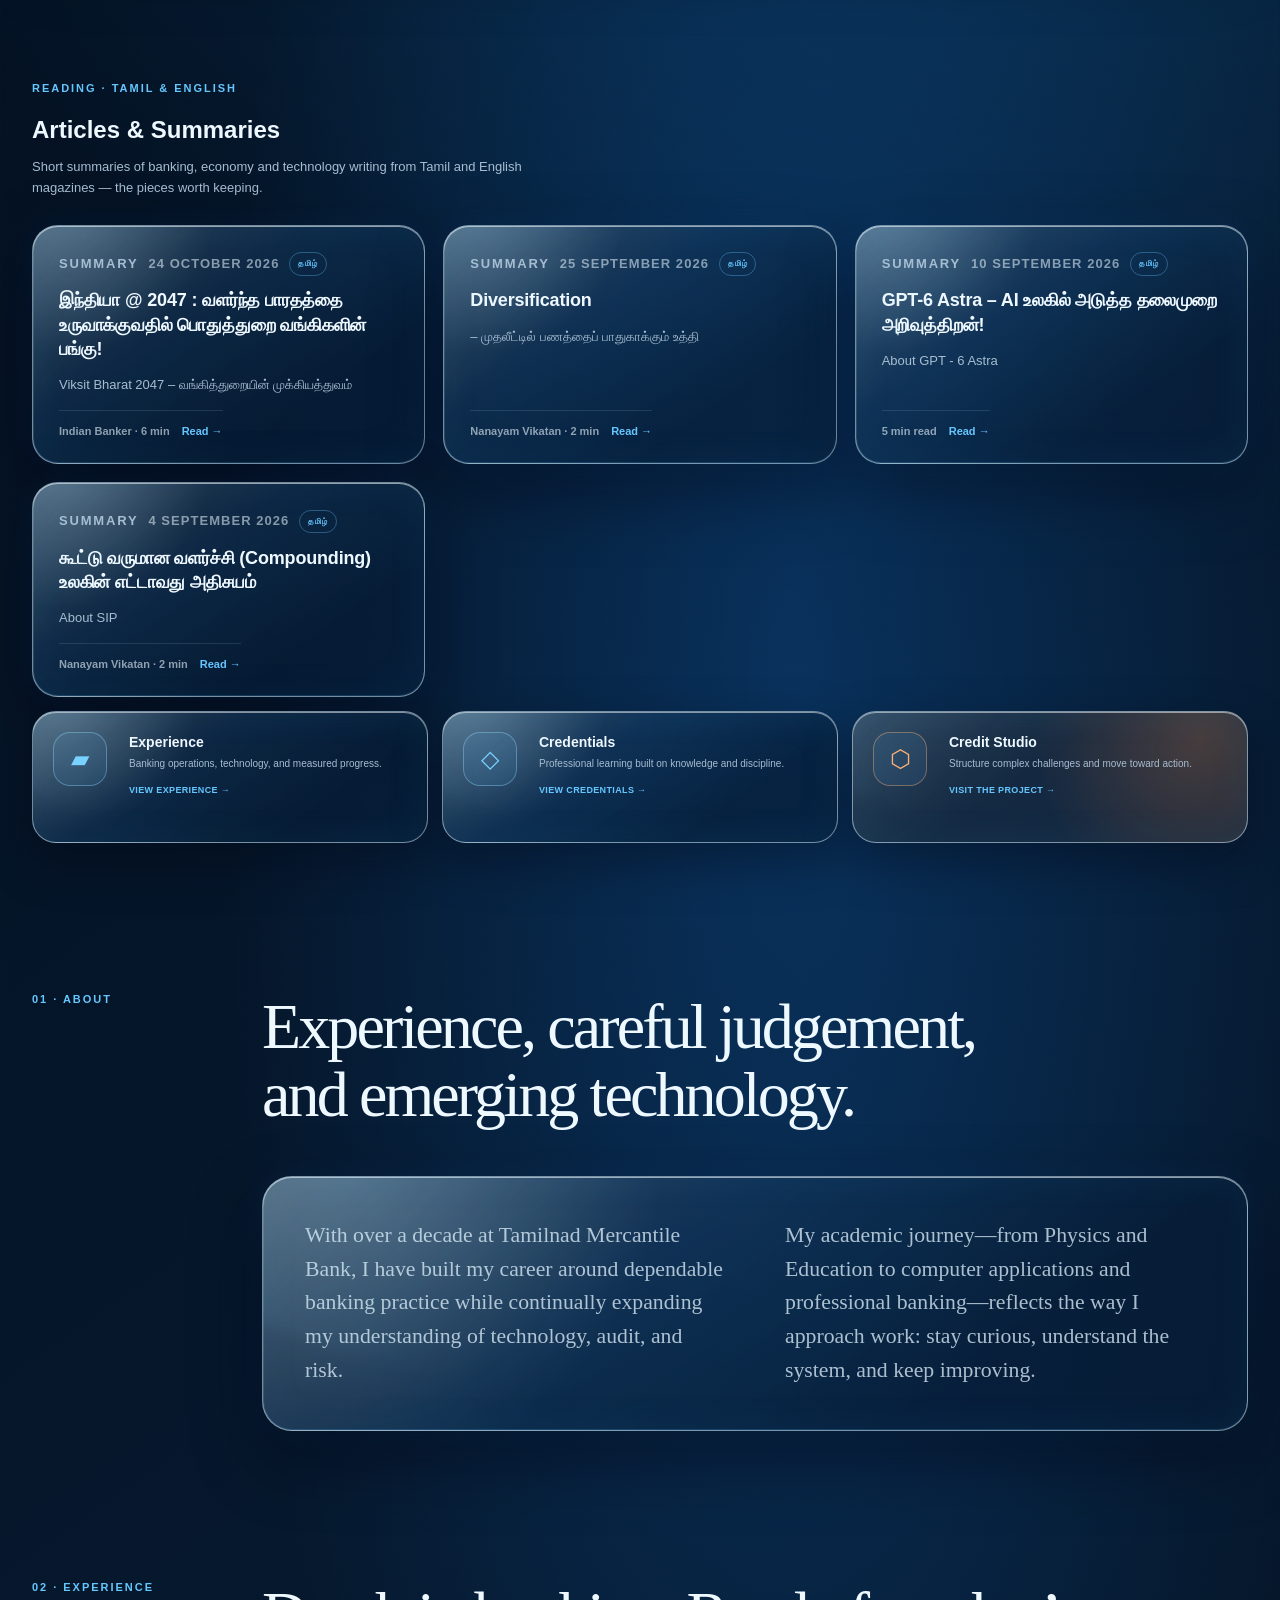
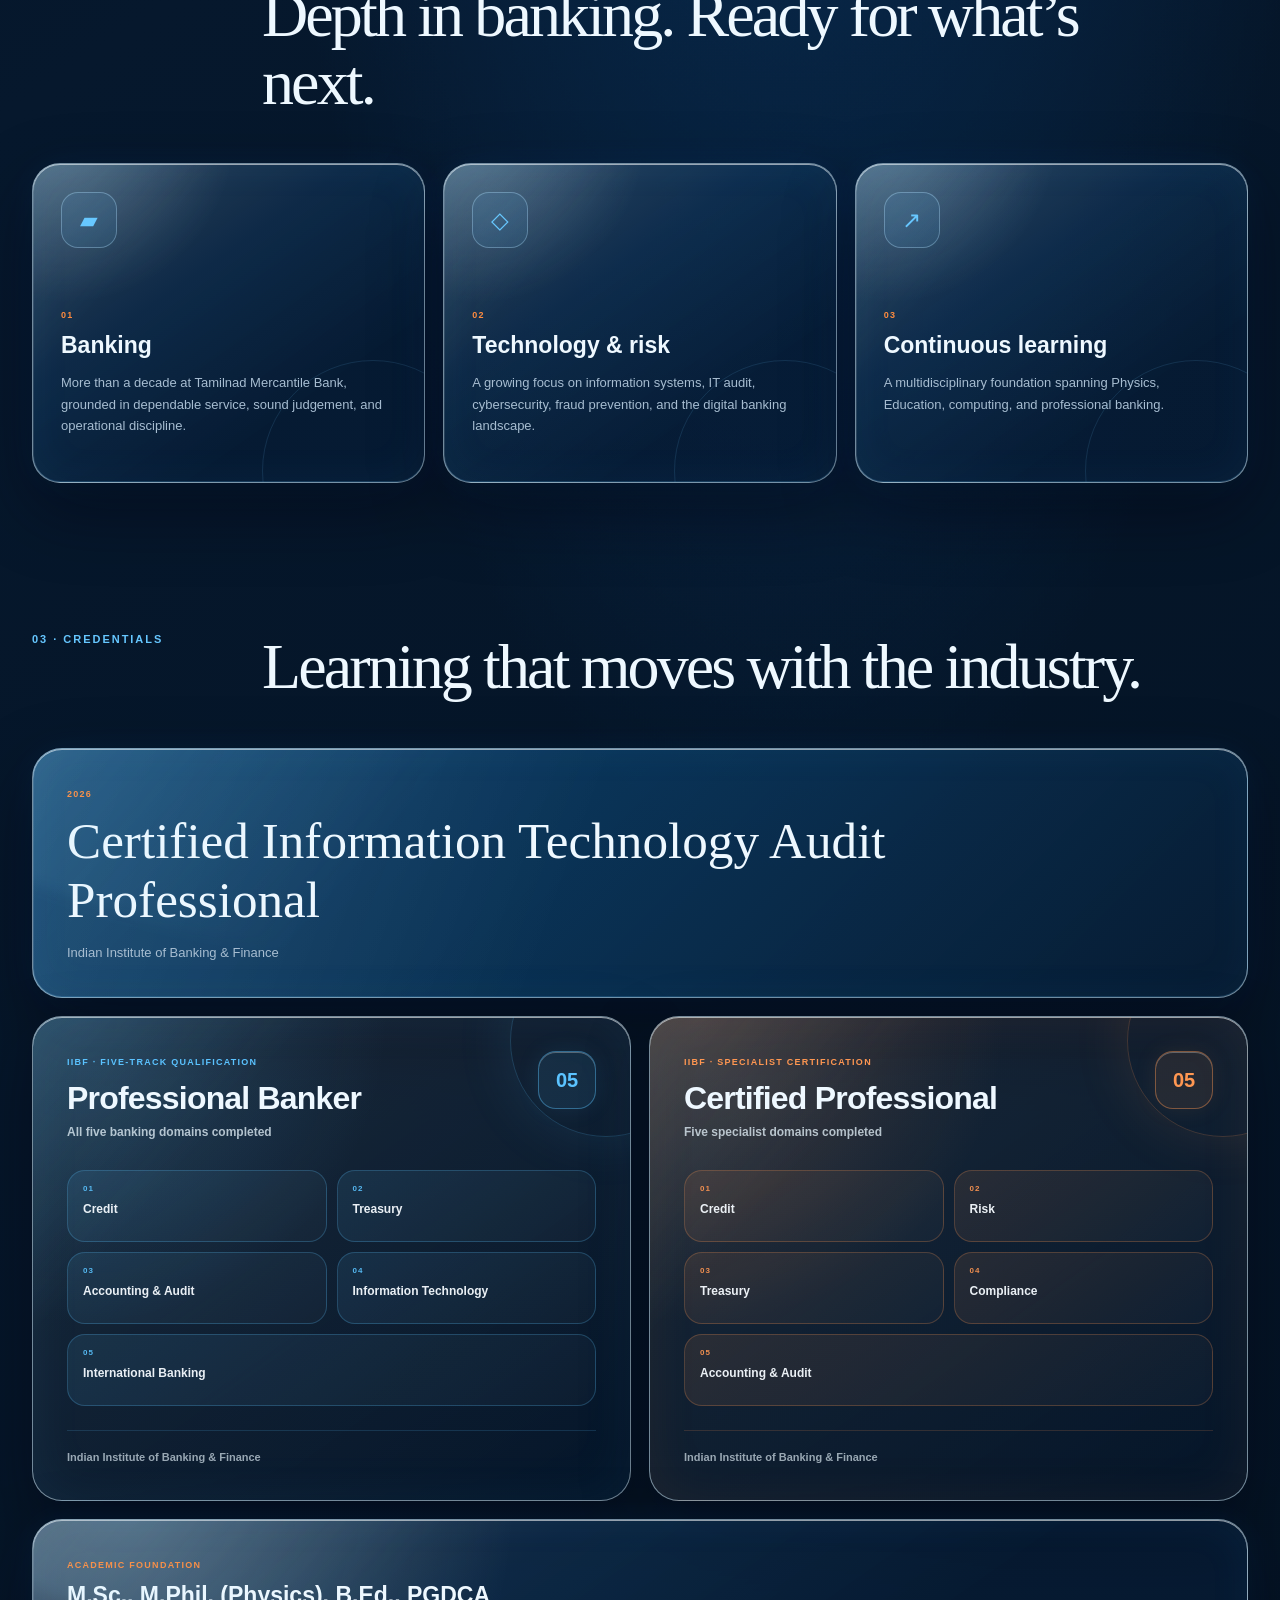
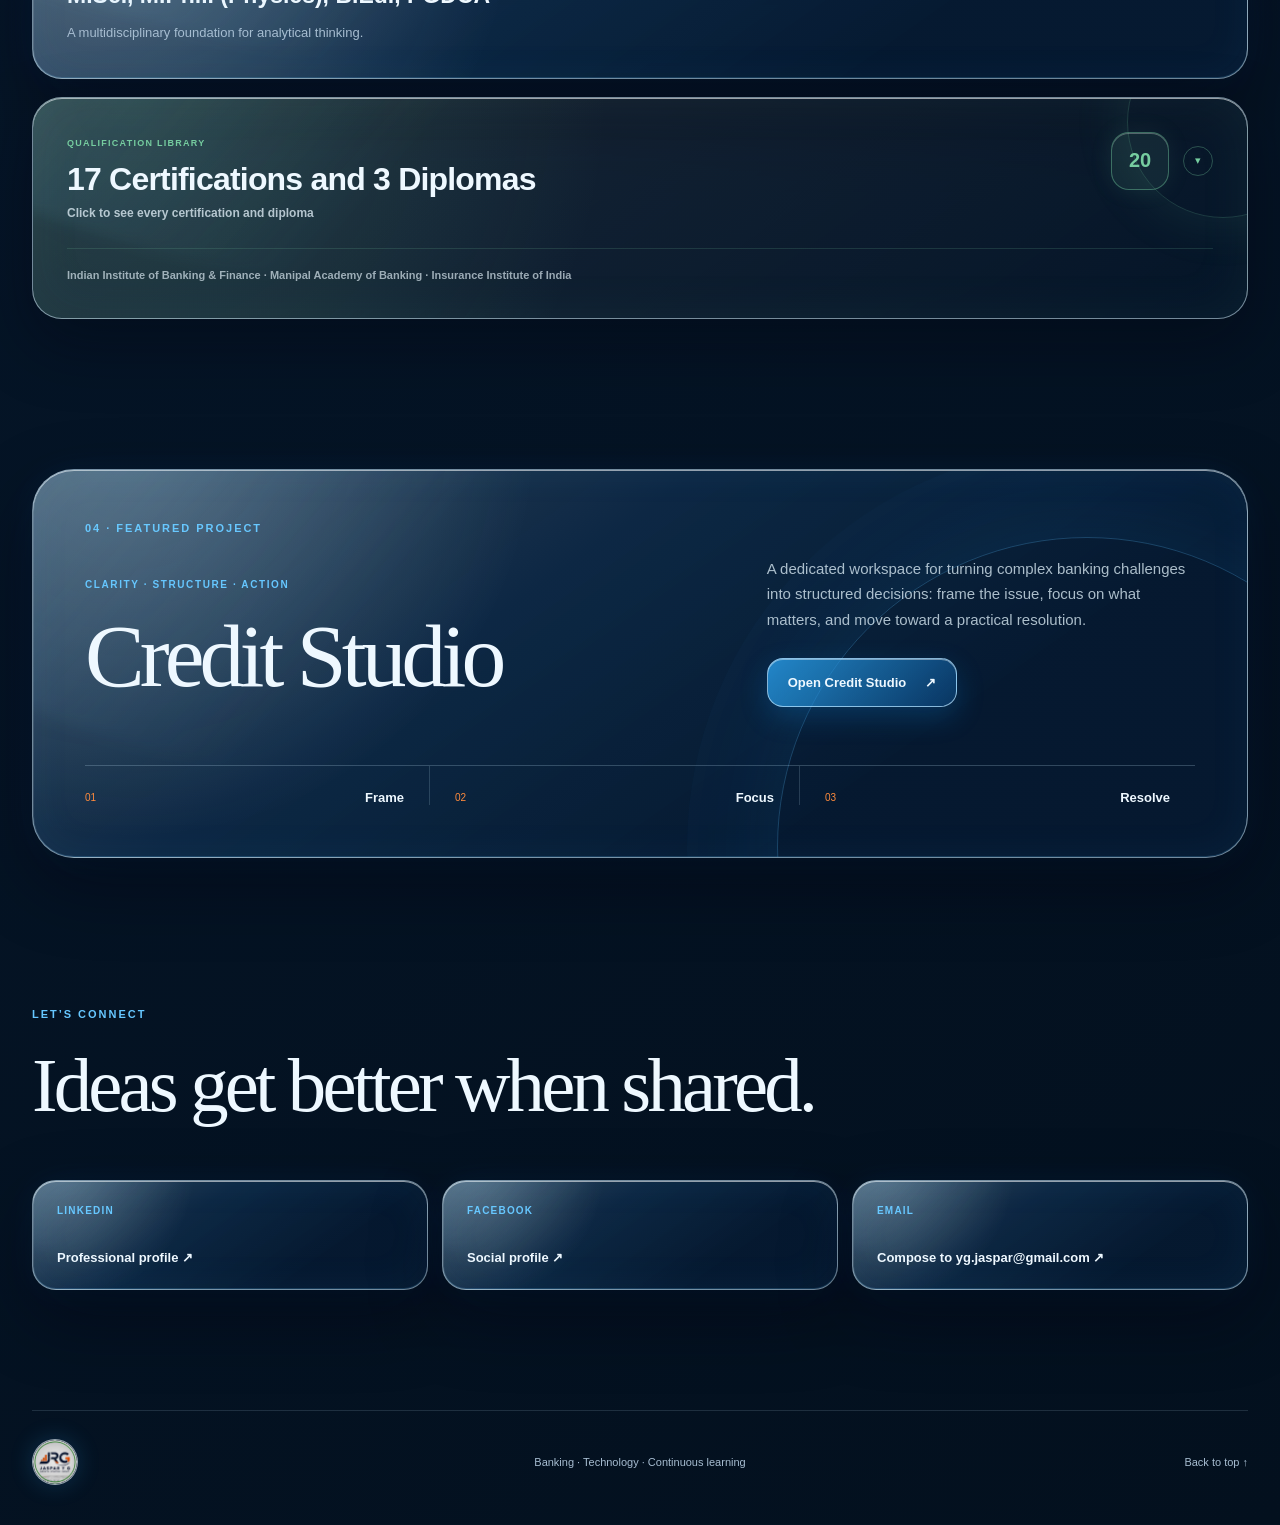
==== commit 28d1e0d1: "Bust LinkedIn image cache" ====
--- a/portfolio/index.html
+++ b/portfolio/index.html
@@ -9,9 +9,9 @@
     <meta property="og:description" content="Portfolio of Jaspar Y G, a banking professional focused on technology, information systems, and continuous learning.">
     <meta property="og:type" content="website">
     <link rel="canonical" href="https://jaspar-yg.onrender.com/">
-    <meta property="og:image" content="https://jaspar-yg.onrender.com/og.png">
+    <meta property="og:image" content="https://jaspar-yg.onrender.com/og.png?v=2">
     <meta name="twitter:card" content="summary_large_image">
-    <meta name="twitter:image" content="https://jaspar-yg.onrender.com/og.png">
+    <meta name="twitter:image" content="https://jaspar-yg.onrender.com/og.png?v=2">
     <link rel="icon" href="jrg-logo-poster.png" type="image/png">
     <link rel="stylesheet" href="styles.css">
     <link rel="stylesheet" href="news.css">
